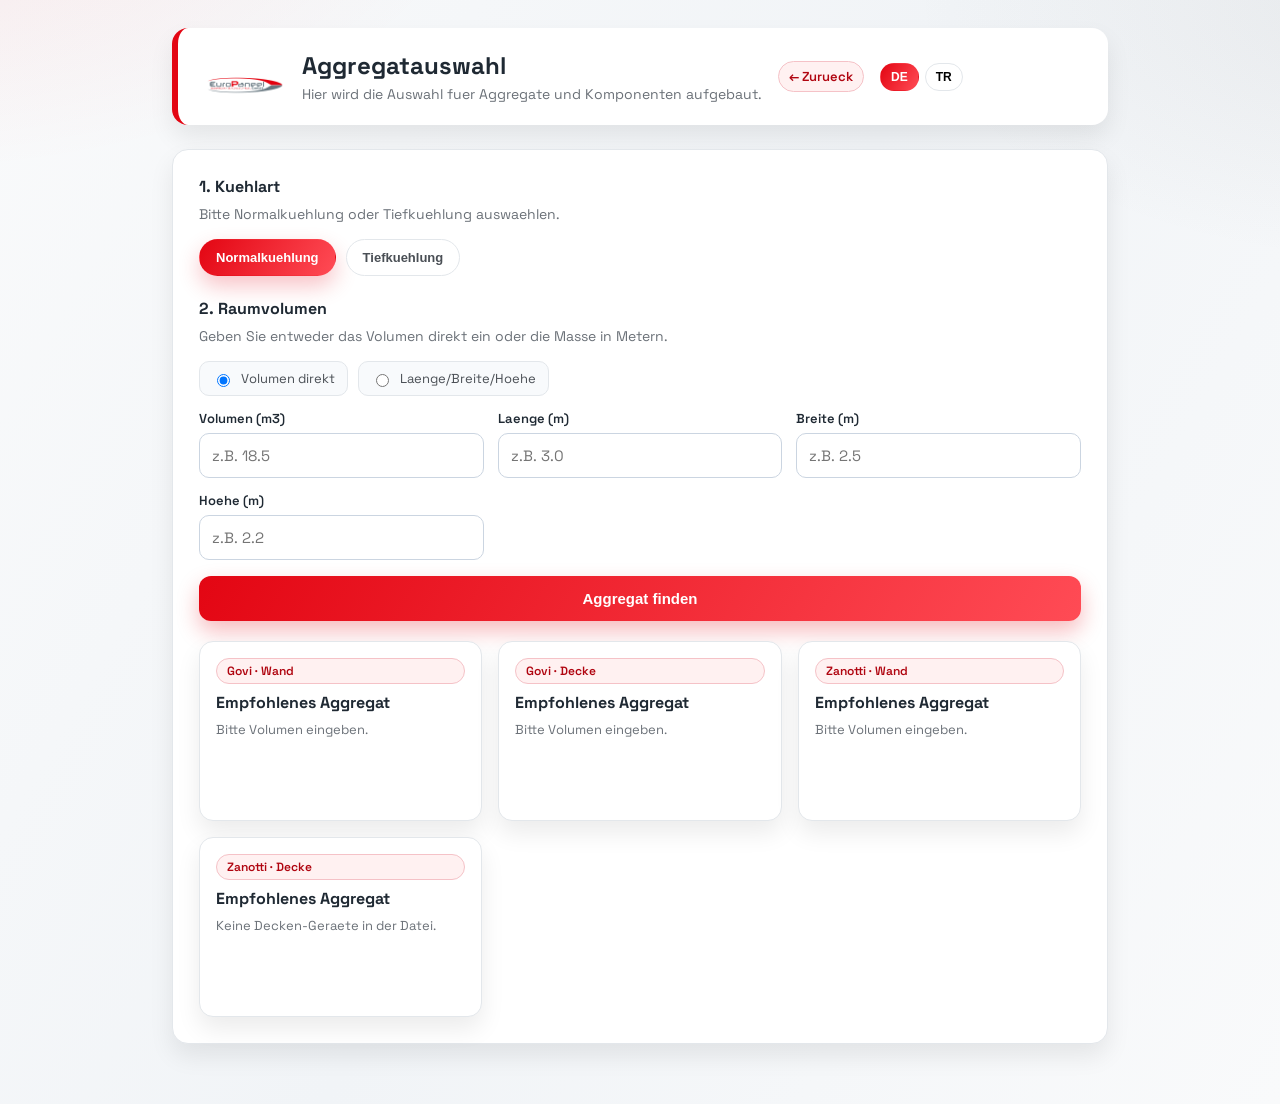
==== aggregatauswahl.html @ 6b237d93 "Improve mobile layout" ====
<!DOCTYPE html>
<html lang="de">
<head>
  <meta charset="UTF-8" />
  <meta name="viewport" content="width=device-width, initial-scale=1.0" />
  <title>Europaneel | Aggregatauswahl</title>
  <link rel="icon" type="image/png" href="logo.png" />
  <link rel="apple-touch-icon" href="logo.png" />
  <link href="https://fonts.googleapis.com/css2?family=Barlow:wght@300;400;500;600;700;800&family=Space+Grotesk:wght@400;500;600;700&display=swap" rel="stylesheet" />
  <style>
    :root {
      --red: #e30613;
      --red-dark: #b00510;
      --graphite: #4a4f55;
      --steel: #6b7178;
      --paper: #f6f7f9;
      --white: #ffffff;
      --border: #e3e7eb;
      --shadow: 0 12px 24px rgba(0, 0, 0, 0.08);
      --radius: 16px;
    }
    * { box-sizing: border-box; }
    body {
      margin: 0;
      font-family: "Space Grotesk", "Barlow", sans-serif;
      color: var(--graphite);
      background:
        radial-gradient(1100px 520px at -10% -10%, rgba(227, 6, 19, 0.08), transparent 55%),
        radial-gradient(900px 480px at 110% 0%, rgba(74, 79, 85, 0.08), transparent 55%),
        linear-gradient(120deg, #f9fafb 0%, #f1f4f7 50%, #f9fafb 100%);
      min-height: 100vh;
    }
    .page { max-width: 980px; margin: 0 auto; padding: 28px 22px 60px; }
    .header {
      background: var(--white);
      padding: 22px 24px;
      border-radius: var(--radius);
      box-shadow: var(--shadow);
      border-left: 6px solid var(--red);
      display: flex;
      flex-wrap: wrap;
      align-items: center;
      gap: 16px;
      margin-bottom: 24px;
    }
    .back-link {
      display: inline-flex;
      align-items: center;
      gap: 6px;
      font-size: 13px;
      font-weight: 600;
      color: var(--red-dark);
      text-decoration: none;
      background: #fff1f1;
      border: 1px solid #f5c2c7;
      padding: 6px 10px;
      border-radius: 999px;
    }
    .lang-switch {
      display: inline-flex;
      gap: 6px;
    }
    .lang-btn {
      border: 1px solid var(--border);
      background: #fff;
      border-radius: 999px;
      padding: 6px 10px;
      font-size: 12px;
      font-weight: 700;
      cursor: pointer;
    }
    .lang-btn.active {
      background: linear-gradient(120deg, var(--red), #ff4b55);
      color: #fff;
      border-color: transparent;
    }
    .header img { height: 48px; width: auto; }
    .header h1 { margin: 0; font-size: 24px; color: #1f2933; }
    .header p { margin: 4px 0 0; color: var(--steel); font-size: 14px; }
    .card {
      background: var(--white);
      padding: 26px;
      border-radius: var(--radius);
      box-shadow: var(--shadow);
      border: 1px solid var(--border);
    }
    .section-title {
      margin: 0 0 8px;
      font-weight: 700;
      font-size: 16px;
      color: #1f2933;
    }
    .helper { margin: 0 0 16px; color: var(--steel); font-size: 14px; }
    .control-grid { display: grid; grid-template-columns: repeat(auto-fit, minmax(220px, 1fr)); gap: 14px; }
    .input-group label { display: block; font-size: 13px; font-weight: 600; color: #1f2933; margin-bottom: 6px; }
    .input-group input {
      width: 100%;
      padding: 12px;
      border: 1px solid #cbd5e1;
      border-radius: 10px;
      font-size: 15px;
      background: #fff;
      transition: 0.2s;
      font-family: inherit;
    }
    .input-group input:focus { outline: none; border-color: var(--red); box-shadow: 0 0 0 3px rgba(227, 6, 19, 0.12); }
    .toggle-row { display: flex; flex-wrap: wrap; gap: 10px; }
    .toggle-btn {
      border: 1px solid var(--border);
      border-radius: 999px;
      padding: 10px 16px;
      font-weight: 600;
      font-size: 13px;
      background: #fff;
      cursor: pointer;
      color: var(--graphite);
      transition: 0.2s;
    }
    .toggle-btn.active {
      background: linear-gradient(120deg, var(--red), #ff4b55);
      color: #fff;
      border-color: transparent;
      box-shadow: 0 10px 22px rgba(227, 6, 19, 0.24);
    }
    .mode-row { display: flex; flex-wrap: wrap; gap: 10px; margin-top: 8px; }
    .mode-row label {
      display: inline-flex;
      align-items: center;
      gap: 8px;
      background: #f8fafc;
      border: 1px solid var(--border);
      border-radius: 10px;
      padding: 8px 12px;
      font-size: 13px;
      cursor: pointer;
    }
    .primary-btn {
      margin-top: 16px;
      width: 100%;
      border: none;
      padding: 14px;
      border-radius: 12px;
      font-weight: 700;
      font-size: 15px;
      cursor: pointer;
      background: linear-gradient(120deg, var(--red), #ff4b55);
      color: #fff;
      box-shadow: 0 10px 22px rgba(227, 6, 19, 0.28);
    }
    .result-grid {
      margin-top: 20px;
      display: grid;
      grid-template-columns: repeat(auto-fit, minmax(230px, 1fr));
      gap: 16px;
    }
    .result-card {
      border: 1px solid var(--border);
      border-radius: 14px;
      padding: 16px;
      background: #fff;
      box-shadow: var(--shadow);
      display: flex;
      flex-direction: column;
      gap: 8px;
      min-height: 180px;
    }
    .result-card h3 { margin: 0; font-size: 16px; color: #1f2933; }
    .tag {
      display: inline-flex;
      align-items: center;
      gap: 6px;
      font-size: 12px;
      font-weight: 600;
      color: var(--red-dark);
      background: #fff1f1;
      border: 1px solid #f5c2c7;
      padding: 4px 10px;
      border-radius: 999px;
    }
    .result-row {
      display: flex;
      justify-content: space-between;
      gap: 12px;
      font-size: 13px;
      color: var(--steel);
    }
    .result-row span:last-child { font-weight: 600; color: #1f2933; }
    .muted { color: var(--steel); font-size: 13px; }
    @media (max-width: 900px) {
      .page { padding: 20px 16px 50px; }
      .header { flex-direction: column; align-items: flex-start; }
    }
    @media (max-width: 520px) {
      .header { gap: 10px; }
      .back-link { width: 100%; justify-content: center; }
      .lang-switch { width: 100%; }
      .lang-btn { flex: 1; text-align: center; }
      .card { padding: 18px; }
      .result-card { min-height: 160px; }
    }
  </style>
  </head>
<body>
  <div class="page">
    <div class="header">
      <img src="logo.png" alt="Europaneel GmbH" />
      <div>
        <h1 data-i18n="title">Aggregatauswahl</h1>
        <p data-i18n="subtitle">Hier wird die Auswahl fuer Aggregate und Komponenten aufgebaut.</p>
      </div>
      <a class="back-link" href="index.html" data-i18n="back">← Zurueck</a>
      <div class="lang-switch" role="group" aria-label="Sprache">
        <button class="lang-btn" data-lang="de">DE</button>
        <button class="lang-btn" data-lang="tr">TR</button>
      </div>
    </div>

    <div class="card">
      <h2 class="section-title" data-i18n="section_cooling">1. Kuehlart</h2>
      <p class="helper" data-i18n="helper_cooling">Bitte Normalkuehlung oder Tiefkuehlung auswaehlen.</p>
      <div class="toggle-row" id="coolingToggle">
        <button class="toggle-btn active" data-cooling="normal" data-i18n="cooling_normal">Normalkuehlung</button>
        <button class="toggle-btn" data-cooling="tief" data-i18n="cooling_tief">Tiefkuehlung</button>
      </div>

      <h2 class="section-title" style="margin-top:22px;" data-i18n="section_volume">2. Raumvolumen</h2>
      <p class="helper" data-i18n="helper_volume">Geben Sie entweder das Volumen direkt ein oder die Masse in Metern.</p>
      <div class="mode-row">
        <label><input type="radio" name="volumeMode" value="direct" checked> <span data-i18n="mode_direct">Volumen direkt</span></label>
        <label><input type="radio" name="volumeMode" value="dimensions"> <span data-i18n="mode_dims">Laenge/Breite/Hoehe</span></label>
      </div>

      <div class="control-grid" style="margin-top:14px;">
        <div class="input-group">
          <label data-i18n="label_volume">Volumen (m3)</label>
          <input id="volumeInput" type="number" step="0.01" placeholder="z.B. 18.5" />
        </div>
        <div class="input-group">
          <label data-i18n="label_length">Laenge (m)</label>
          <input id="lengthInput" type="number" step="0.01" placeholder="z.B. 3.0" />
        </div>
        <div class="input-group">
          <label data-i18n="label_width">Breite (m)</label>
          <input id="widthInput" type="number" step="0.01" placeholder="z.B. 2.5" />
        </div>
        <div class="input-group">
          <label data-i18n="label_height">Hoehe (m)</label>
          <input id="heightInput" type="number" step="0.01" placeholder="z.B. 2.2" />
        </div>
      </div>

      <button class="primary-btn" id="calcBtn" data-i18n="btn_find">Aggregat finden</button>

      <div class="result-grid" id="resultGrid">
        <div class="result-card" data-maker="Govi" data-mount="Wand">
          <div class="tag" data-i18n="tag_govi_wall">Govi · Wand</div>
          <h3 data-i18n="result_title">Empfohlenes Aggregat</h3>
          <div class="muted" data-field="status" data-i18n="status_idle">Noch keine Berechnung.</div>
        </div>
        <div class="result-card" data-maker="Govi" data-mount="Decke">
          <div class="tag" data-i18n="tag_govi_ceiling">Govi · Decke</div>
          <h3 data-i18n="result_title">Empfohlenes Aggregat</h3>
          <div class="muted" data-field="status" data-i18n="status_idle">Noch keine Berechnung.</div>
        </div>
        <div class="result-card" data-maker="Zanotti" data-mount="Wand">
          <div class="tag" data-i18n="tag_zanotti_wall">Zanotti · Wand</div>
          <h3 data-i18n="result_title">Empfohlenes Aggregat</h3>
          <div class="muted" data-field="status" data-i18n="status_idle">Noch keine Berechnung.</div>
        </div>
        <div class="result-card" data-maker="Zanotti" data-mount="Decke">
          <div class="tag" data-i18n="tag_zanotti_ceiling">Zanotti · Decke</div>
          <h3 data-i18n="result_title">Empfohlenes Aggregat</h3>
          <div class="muted" data-field="status" data-i18n="status_no_ceiling">Keine Decken-Geraete in der Datei.</div>
        </div>
      </div>
    </div>
  </div>

  <script>
    const data = {
      govi: [
        {"manufacturer":"Govi","mount":"Wand","cooling":"normal","model":"Polarik 10WN1","volume":10,"listPrice":1980,"salePrice":1565.7,"voltage":"230V/50Hz"},
        {"manufacturer":"Govi","mount":"Wand","cooling":"normal","model":"Polarik 13WN1","volume":13,"listPrice":2350,"salePrice":1830.25,"voltage":"230V/50Hz"},
        {"manufacturer":"Govi","mount":"Wand","cooling":"normal","model":"PolariK 18WN2","volume":18,"listPrice":3030,"salePrice":2316.45,"voltage":"230V/50Hz"},
        {"manufacturer":"Govi","mount":"Wand","cooling":"normal","model":"Polarik 31WN2","volume":31,"listPrice":3240,"salePrice":2466.6,"voltage":"400V/50Hz"},
        {"manufacturer":"Govi","mount":"Wand","cooling":"normal","model":"Polarik 39WN3","volume":39,"listPrice":4000,"salePrice":3010,"voltage":"400V/50Hz"},
        {"manufacturer":"Govi","mount":"Wand","cooling":"normal","model":"Polarik 47WN3","volume":47,"listPrice":4150,"salePrice":3117.25,"voltage":"400V/50Hz"},
        {"manufacturer":"Govi","mount":"Wand","cooling":"normal","model":"Polarik 56WN3","volume":56,"listPrice":4300,"salePrice":3224.5,"voltage":"400V/50Hz"},
        {"manufacturer":"Govi","mount":"Wand","cooling":"tief","model":"Polarik 8WL1","volume":8,"listPrice":2220,"salePrice":1737.3,"voltage":"230V/50Hz"},
        {"manufacturer":"Govi","mount":"Wand","cooling":"tief","model":"Polarik 12WL2","volume":12,"listPrice":3100,"salePrice":2366.5,"voltage":"230V/50Hz"},
        {"manufacturer":"Govi","mount":"Wand","cooling":"tief","model":"Polarik 23WL2","volume":23,"listPrice":3740,"salePrice":2824.1,"voltage":"400V/50Hz"},
        {"manufacturer":"Govi","mount":"Wand","cooling":"tief","model":"Polarik 26WL3","volume":26,"listPrice":4500,"salePrice":3367.5,"voltage":"400V/50Hz"},
        {"manufacturer":"Govi","mount":"Wand","cooling":"tief","model":"Polarik 35WL3","volume":35,"listPrice":4650,"salePrice":3474.75,"voltage":"400V/50Hz"},
        {"manufacturer":"Govi","mount":"Decke","cooling":"normal","model":"Polarik 10TN1","volume":10,"listPrice":3130,"salePrice":2387.95,"voltage":"230V/50Hz"},
        {"manufacturer":"Govi","mount":"Decke","cooling":"normal","model":"Polarik 20TN2","volume":20,"listPrice":3490,"salePrice":2645.35,"voltage":"230V/50Hz"},
        {"manufacturer":"Govi","mount":"Decke","cooling":"normal","model":"Polarik 25TN2","volume":25,"listPrice":4700,"salePrice":3510.5,"voltage":"400V/50Hz"},
        {"manufacturer":"Govi","mount":"Decke","cooling":"tief","model":"Polarik 6TL1","volume":6,"listPrice":2960,"salePrice":2266.4,"voltage":"230V/50Hz"},
        {"manufacturer":"Govi","mount":"Decke","cooling":"tief","model":"Polarik 15TL2","volume":15,"listPrice":5185,"salePrice":3857.28,"voltage":"400V/50Hz"}
      ],
      zanotti: [
        {"manufacturer":"Zanotti","mount":"Wand","cooling":"normal","model":"MPS110YA11A","volume":7,"listPrice":2604,"salePrice":1707.39,"voltage":""},
        {"manufacturer":"Zanotti","mount":"Wand","cooling":"normal","model":"MPS1110YA11A","volume":13.5,"listPrice":2996,"salePrice":1964.42,"voltage":"230V/ 50Hz"},
        {"manufacturer":"Zanotti","mount":"Wand","cooling":"normal","model":"MPS3112YA11A","volume":19.8,"listPrice":3765,"salePrice":2468.64,"voltage":""},
        {"manufacturer":"Zanotti","mount":"Wand","cooling":"normal","model":"MPS3220YA11A","volume":36.1,"listPrice":5214,"salePrice":3418.72,"voltage":""},
        {"manufacturer":"Zanotti","mount":"Wand","cooling":"tief","model":"BPS3112YA11A","volume":6.2,"listPrice":3250,"salePrice":2130.96,"voltage":""},
        {"manufacturer":"Zanotti","mount":"Wand","cooling":"tief","model":"BPS3115YA11A","volume":7.7,"listPrice":3753,"salePrice":2460.77,"voltage":""},
        {"manufacturer":"Zanotti","mount":"Wand","cooling":"tief","model":"BPS3224YA11A","volume":16.8,"listPrice":4137,"salePrice":2712.55,"voltage":""},
        {"manufacturer":"Zanotti","mount":"Wand","cooling":"tief","model":"BPS3230YA11A","volume":20.8,"listPrice":5240,"salePrice":3435.77,"voltage":""}
      ]
    };

    let currentLang = "de";
    const translations = {
      de: {
        title: "Aggregatauswahl",
        subtitle: "Hier wird die Auswahl fuer Aggregate und Komponenten aufgebaut.",
        back: "← Zurueck",
        section_cooling: "1. Kuehlart",
        helper_cooling: "Bitte Normalkuehlung oder Tiefkuehlung auswaehlen.",
        cooling_normal: "Normalkuehlung",
        cooling_tief: "Tiefkuehlung",
        section_volume: "2. Raumvolumen",
        helper_volume: "Geben Sie entweder das Volumen direkt ein oder die Masse in Metern.",
        mode_direct: "Volumen direkt",
        mode_dims: "Laenge/Breite/Hoehe",
        label_volume: "Volumen (m3)",
        label_length: "Laenge (m)",
        label_width: "Breite (m)",
        label_height: "Hoehe (m)",
        btn_find: "Aggregat finden",
        tag_govi_wall: "Govi · Wand",
        tag_govi_ceiling: "Govi · Decke",
        tag_zanotti_wall: "Zanotti · Wand",
        tag_zanotti_ceiling: "Zanotti · Decke",
        result_title: "Empfohlenes Aggregat",
        status_idle: "Noch keine Berechnung.",
        status_no_ceiling: "Keine Decken-Geraete in der Datei.",
        status_no_volume: "Bitte Volumen eingeben.",
        status_no_data: "Keine Daten gefunden.",
        status_no_ceiling_runtime: "Keine Decken-Geraete vorhanden.",
        label_pick_volume: "Raumvolumen Auswahl",
        label_calc_volume: "Berechnet aus",
        label_list_price: "Herstellerpreis",
        label_vk: "VK",
        label_voltage: "Volt/Hz"
      },
      tr: {
        title: "Agrega Secimi",
        subtitle: "Agrega ve bilesen secimi burada yapilir.",
        back: "← Geri",
        section_cooling: "1. Sogutma tipi",
        helper_cooling: "Normal veya derin sogutma secin.",
        cooling_normal: "Normal sogutma",
        cooling_tief: "Derin sogutma",
        section_volume: "2. Hacim",
        helper_volume: "Hacmi dogrudan girin veya olculerden hesaplayin.",
        mode_direct: "Hacmi direkt gir",
        mode_dims: "Uzunluk/Genislik/Yukseklik",
        label_volume: "Hacim (m3)",
        label_length: "Uzunluk (m)",
        label_width: "Genislik (m)",
        label_height: "Yukseklik (m)",
        btn_find: "Agrega bul",
        tag_govi_wall: "Govi · Duvar",
        tag_govi_ceiling: "Govi · Tavan",
        tag_zanotti_wall: "Zanotti · Duvar",
        tag_zanotti_ceiling: "Zanotti · Tavan",
        result_title: "Onerilen agrega",
        status_idle: "Henuz hesaplama yok.",
        status_no_ceiling: "Dosyada tavan cihazlari yok.",
        status_no_volume: "Lutfen hacim girin.",
        status_no_data: "Veri bulunamadi.",
        status_no_ceiling_runtime: "Tavan cihazlari yok.",
        label_pick_volume: "Secilen hacim",
        label_calc_volume: "Hesaplanan",
        label_list_price: "Uretici fiyati",
        label_vk: "Satis fiyati",
        label_voltage: "Volt/Hz"
      }
    };

    function t(key) {
      return (translations[currentLang] && translations[currentLang][key]) || translations.de[key] || key;
    }

    const coolingToggle = document.getElementById("coolingToggle");
    const calcBtn = document.getElementById("calcBtn");
    const volumeInput = document.getElementById("volumeInput");
    const lengthInput = document.getElementById("lengthInput");
    const widthInput = document.getElementById("widthInput");
    const heightInput = document.getElementById("heightInput");

    function getCooling() {
      const active = coolingToggle.querySelector(".toggle-btn.active");
      return active ? active.dataset.cooling : "normal";
    }

    function parseValue(el) {
      if (!el) return 0;
      const raw = (el.value || "").replace(",", ".");
      const val = parseFloat(raw);
      return Number.isFinite(val) ? val : 0;
    }

    function getVolume() {
      const mode = document.querySelector("input[name='volumeMode']:checked").value;
      if (mode === "direct") {
        return parseValue(volumeInput);
      }
      const l = parseValue(lengthInput);
      const w = parseValue(widthInput);
      const h = parseValue(heightInput);
      if (!l || !w || !h) return 0;
      return l * w * h;
    }

    function pickAggregate(list, targetVolume) {
      if (!list.length) return null;
      const sorted = [...list].sort((a, b) => a.volume - b.volume);
      return sorted.find(item => item.volume >= targetVolume) || sorted[sorted.length - 1];
    }

    function translateMount(value) {
      return value === "Decke" ? (currentLang === "tr" ? "Tavan" : "Decke") : (currentLang === "tr" ? "Duvar" : "Wand");
    }

    function formatCurrency(value) {
      if (typeof value !== "number" || !Number.isFinite(value)) return "-";
      return value.toLocaleString("de-DE", { style: "currency", currency: "EUR" });
    }

    function updateResults() {
      const targetVolume = getVolume();
      const cooling = getCooling();
      const cards = document.querySelectorAll(".result-card");

      cards.forEach(card => {
        const maker = card.dataset.maker;
        const mount = card.dataset.mount;
        const statusEl = card.querySelector("[data-field='status']");
        if (maker === "Zanotti" && mount === "Decke") {
          statusEl.textContent = t("status_no_ceiling");
          return;
        }
        if (!targetVolume) {
          statusEl.textContent = t("status_no_volume");
          return;
        }

        const source = maker === "Govi" ? data.govi : data.zanotti;
        const filtered = source.filter(item => item.cooling === cooling && item.mount === mount);
        const pick = pickAggregate(filtered, targetVolume);
        if (!pick) {
          statusEl.textContent = t("status_no_data");
          return;
        }

        card.innerHTML = `
          <div class="tag">${pick.manufacturer} · ${translateMount(mount)}</div>
          <h3>${pick.model.trim()}</h3>
          <div class="result-row"><span>${t("label_pick_volume")}</span><span>${pick.volume} m3</span></div>
          <div class="result-row"><span>${t("label_calc_volume")}</span><span>${targetVolume.toFixed(2)} m3</span></div>
          <div class="result-row"><span>${t("label_list_price")}</span><span>${formatCurrency(pick.listPrice)}</span></div>
          <div class="result-row"><span>${t("label_vk")}</span><span>${formatCurrency(pick.salePrice)}</span></div>
          <div class="result-row"><span>${t("label_voltage")}</span><span>${pick.voltage || "-"}</span></div>
        `;
      });
    }

    coolingToggle.addEventListener("click", (event) => {
      const btn = event.target.closest(".toggle-btn");
      if (!btn) return;
      coolingToggle.querySelectorAll(".toggle-btn").forEach(el => el.classList.remove("active"));
      btn.classList.add("active");
    });

    calcBtn.addEventListener("click", updateResults);

    function applyLanguage(lang) {
      currentLang = translations[lang] ? lang : "de";
      document.documentElement.lang = currentLang === "tr" ? "tr" : "de";
      document.title = t("title");
      document.querySelectorAll("[data-i18n]").forEach((el) => {
        const key = el.getAttribute("data-i18n");
        if (translations[currentLang][key]) el.textContent = translations[currentLang][key];
      });
      document.querySelectorAll(".lang-btn").forEach((btn) => {
        btn.classList.toggle("active", btn.dataset.lang === currentLang);
      });
      localStorage.setItem("europaneel_lang", currentLang);
      updateResults();
    }

    const savedLang = localStorage.getItem("europaneel_lang") || "de";
    applyLanguage(savedLang);
    document.querySelectorAll(".lang-btn").forEach((btn) => {
      btn.addEventListener("click", () => applyLanguage(btn.dataset.lang));
    });
  </script>
</body>
</html>
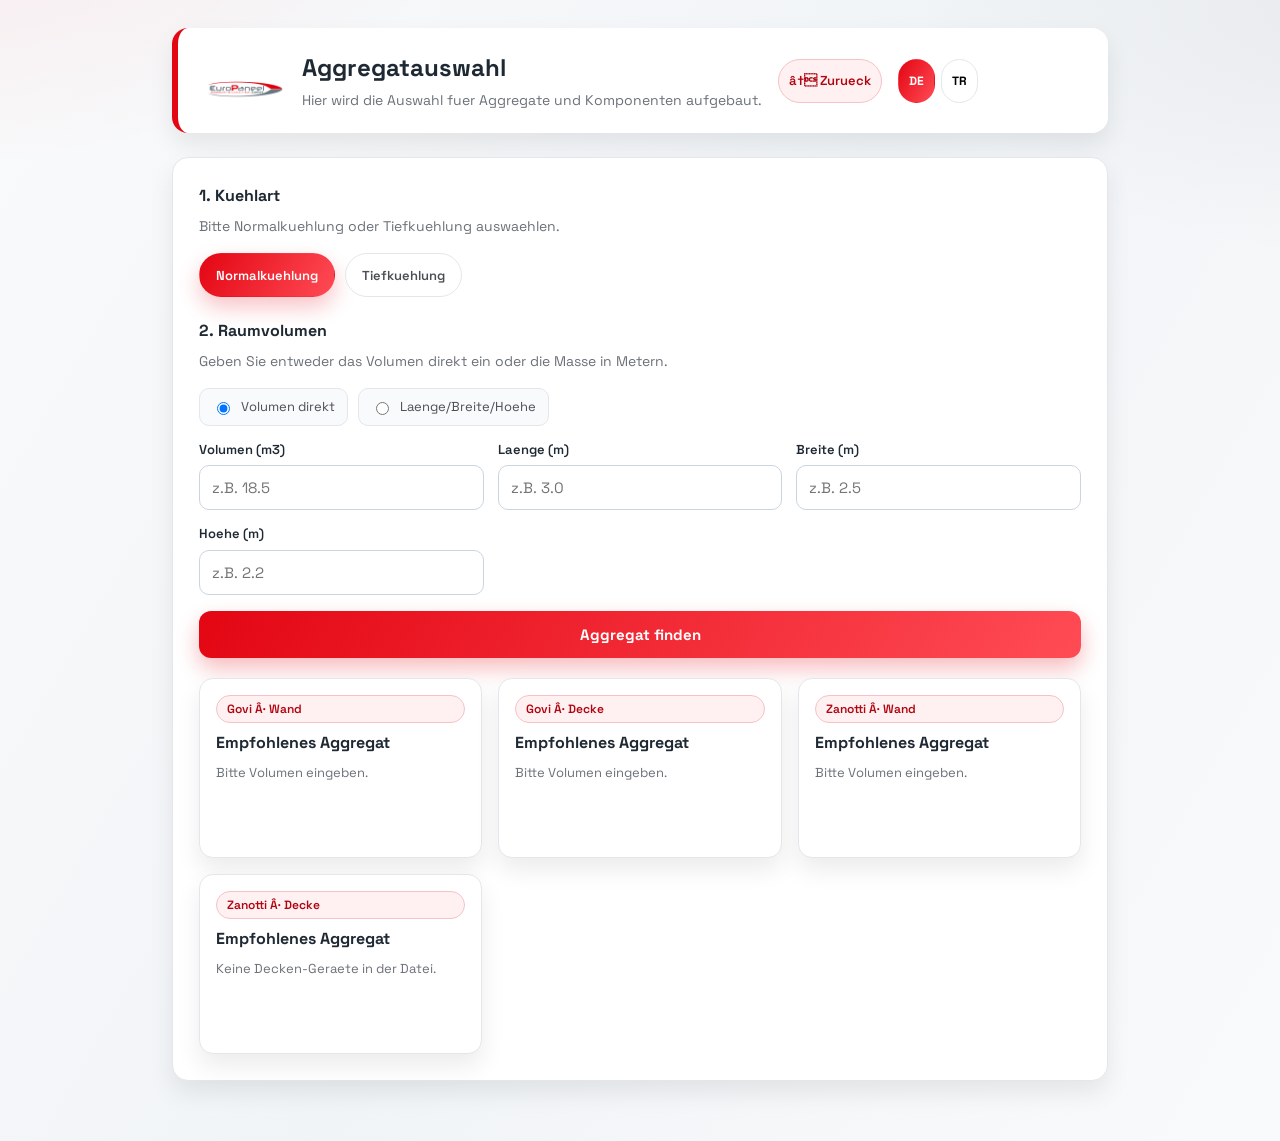
==== commit dc1cd9ba: "Improve mobile UI across pages" ====
--- a/aggregatauswahl.html
+++ b/aggregatauswahl.html
@@ -1,4 +1,4 @@
-<!DOCTYPE html>
+﻿<!DOCTYPE html>
 <html lang="de">
 <head>
   <meta charset="UTF-8" />
@@ -198,7 +198,38 @@
       .card { padding: 18px; }
       .result-card { min-height: 160px; }
     }
-  </style>
+  
+    /* mobile-modern */
+    :root {
+      --border: #e3e7eb;
+      --radius-lg: 20px;
+      --shadow-soft: 0 8px 20px rgba(15, 23, 42, 0.08);
+    }
+    body {
+      line-height: 1.5;
+      -webkit-font-smoothing: antialiased;
+      text-rendering: optimizeLegibility;
+    }
+    a, button, input, select { font-family: inherit; }
+    button, .btn, .primary-btn, .toggle-btn, .back-link { min-height: 44px; }
+    input, select { font-size: 16px; }
+    @media (max-width: 720px) {
+      .page { padding: 18px 14px 70px; }
+      .header { border-left: 0; border-top: 6px solid var(--red); }
+      .header img { height: 40px; }
+      .header h1 { font-size: clamp(20px, 5vw, 24px); }
+      .card { padding: 18px; border-radius: 18px; }
+    }    @media (hover: none) {
+      .toggle-btn:hover { transform: none; }
+    }
+    @media (max-width: 720px) {
+      .toggle-row { gap: 8px; }
+      .toggle-btn { flex: 1 1 100%; text-align: center; }
+      .mode-row { flex-direction: column; }
+      .mode-row label { width: 100%; }
+      .control-grid { grid-template-columns: 1fr; }
+      .result-grid { grid-template-columns: 1fr; }
+    }  </style>
   </head>
 <body>
   <div class="page">
@@ -208,7 +239,7 @@
         <h1 data-i18n="title">Aggregatauswahl</h1>
         <p data-i18n="subtitle">Hier wird die Auswahl fuer Aggregate und Komponenten aufgebaut.</p>
       </div>
-      <a class="back-link" href="index.html" data-i18n="back">← Zurueck</a>
+      <a class="back-link" href="index.html" data-i18n="back">â† Zurueck</a>
       <div class="lang-switch" role="group" aria-label="Sprache">
         <button class="lang-btn" data-lang="de">DE</button>
         <button class="lang-btn" data-lang="tr">TR</button>
@@ -253,22 +284,22 @@
 
       <div class="result-grid" id="resultGrid">
         <div class="result-card" data-maker="Govi" data-mount="Wand">
-          <div class="tag" data-i18n="tag_govi_wall">Govi · Wand</div>
+          <div class="tag" data-i18n="tag_govi_wall">Govi Â· Wand</div>
           <h3 data-i18n="result_title">Empfohlenes Aggregat</h3>
           <div class="muted" data-field="status" data-i18n="status_idle">Noch keine Berechnung.</div>
         </div>
         <div class="result-card" data-maker="Govi" data-mount="Decke">
-          <div class="tag" data-i18n="tag_govi_ceiling">Govi · Decke</div>
+          <div class="tag" data-i18n="tag_govi_ceiling">Govi Â· Decke</div>
           <h3 data-i18n="result_title">Empfohlenes Aggregat</h3>
           <div class="muted" data-field="status" data-i18n="status_idle">Noch keine Berechnung.</div>
         </div>
         <div class="result-card" data-maker="Zanotti" data-mount="Wand">
-          <div class="tag" data-i18n="tag_zanotti_wall">Zanotti · Wand</div>
+          <div class="tag" data-i18n="tag_zanotti_wall">Zanotti Â· Wand</div>
           <h3 data-i18n="result_title">Empfohlenes Aggregat</h3>
           <div class="muted" data-field="status" data-i18n="status_idle">Noch keine Berechnung.</div>
         </div>
         <div class="result-card" data-maker="Zanotti" data-mount="Decke">
-          <div class="tag" data-i18n="tag_zanotti_ceiling">Zanotti · Decke</div>
+          <div class="tag" data-i18n="tag_zanotti_ceiling">Zanotti Â· Decke</div>
           <h3 data-i18n="result_title">Empfohlenes Aggregat</h3>
           <div class="muted" data-field="status" data-i18n="status_no_ceiling">Keine Decken-Geraete in der Datei.</div>
         </div>
@@ -314,7 +345,7 @@
       de: {
         title: "Aggregatauswahl",
         subtitle: "Hier wird die Auswahl fuer Aggregate und Komponenten aufgebaut.",
-        back: "← Zurueck",
+        back: "â† Zurueck",
         section_cooling: "1. Kuehlart",
         helper_cooling: "Bitte Normalkuehlung oder Tiefkuehlung auswaehlen.",
         cooling_normal: "Normalkuehlung",
@@ -328,10 +359,10 @@
         label_width: "Breite (m)",
         label_height: "Hoehe (m)",
         btn_find: "Aggregat finden",
-        tag_govi_wall: "Govi · Wand",
-        tag_govi_ceiling: "Govi · Decke",
-        tag_zanotti_wall: "Zanotti · Wand",
-        tag_zanotti_ceiling: "Zanotti · Decke",
+        tag_govi_wall: "Govi Â· Wand",
+        tag_govi_ceiling: "Govi Â· Decke",
+        tag_zanotti_wall: "Zanotti Â· Wand",
+        tag_zanotti_ceiling: "Zanotti Â· Decke",
         result_title: "Empfohlenes Aggregat",
         status_idle: "Noch keine Berechnung.",
         status_no_ceiling: "Keine Decken-Geraete in der Datei.",
@@ -347,7 +378,7 @@
       tr: {
         title: "Agrega Secimi",
         subtitle: "Agrega ve bilesen secimi burada yapilir.",
-        back: "← Geri",
+        back: "â† Geri",
         section_cooling: "1. Sogutma tipi",
         helper_cooling: "Normal veya derin sogutma secin.",
         cooling_normal: "Normal sogutma",
@@ -361,10 +392,10 @@
         label_width: "Genislik (m)",
         label_height: "Yukseklik (m)",
         btn_find: "Agrega bul",
-        tag_govi_wall: "Govi · Duvar",
-        tag_govi_ceiling: "Govi · Tavan",
-        tag_zanotti_wall: "Zanotti · Duvar",
-        tag_zanotti_ceiling: "Zanotti · Tavan",
+        tag_govi_wall: "Govi Â· Duvar",
+        tag_govi_ceiling: "Govi Â· Tavan",
+        tag_zanotti_wall: "Zanotti Â· Duvar",
+        tag_zanotti_ceiling: "Zanotti Â· Tavan",
         result_title: "Onerilen agrega",
         status_idle: "Henuz hesaplama yok.",
         status_no_ceiling: "Dosyada tavan cihazlari yok.",
@@ -456,7 +487,7 @@
         }
 
         card.innerHTML = `
-          <div class="tag">${pick.manufacturer} · ${translateMount(mount)}</div>
+          <div class="tag">${pick.manufacturer} Â· ${translateMount(mount)}</div>
           <h3>${pick.model.trim()}</h3>
           <div class="result-row"><span>${t("label_pick_volume")}</span><span>${pick.volume} m3</span></div>
           <div class="result-row"><span>${t("label_calc_volume")}</span><span>${targetVolume.toFixed(2)} m3</span></div>
@@ -499,3 +530,4 @@
   </script>
 </body>
 </html>
+
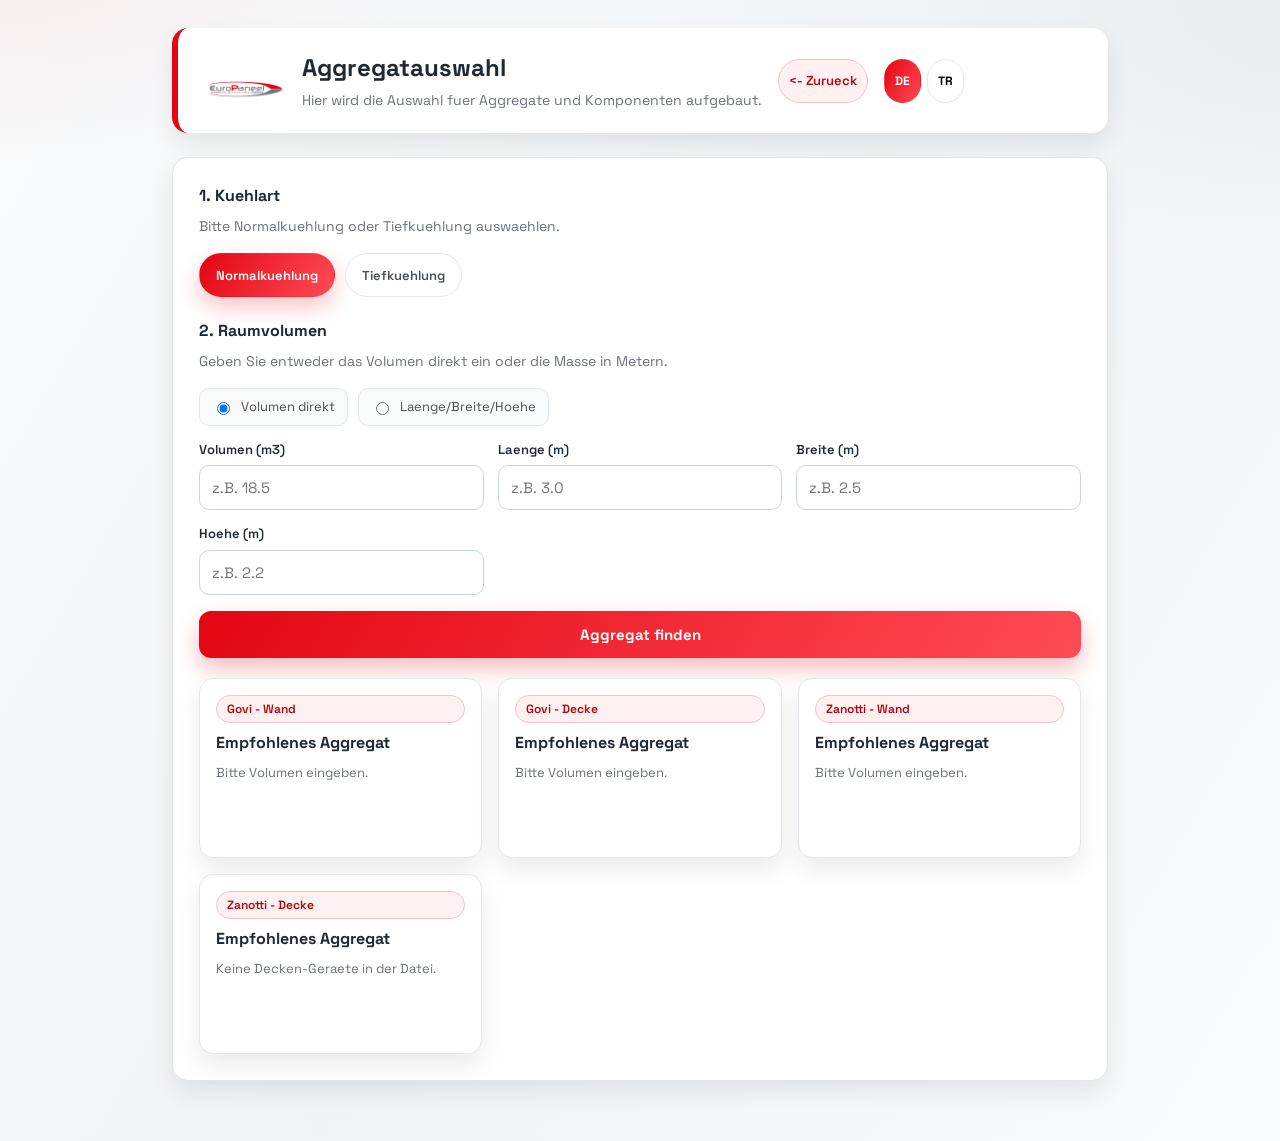
==== commit 9c426b3b: "Fix broken characters and icons" ====
--- a/aggregatauswahl.html
+++ b/aggregatauswahl.html
@@ -239,7 +239,7 @@
         <h1 data-i18n="title">Aggregatauswahl</h1>
         <p data-i18n="subtitle">Hier wird die Auswahl fuer Aggregate und Komponenten aufgebaut.</p>
       </div>
-      <a class="back-link" href="index.html" data-i18n="back">â† Zurueck</a>
+      <a class="back-link" href="index.html" data-i18n="back"><- Zurueck</a>
       <div class="lang-switch" role="group" aria-label="Sprache">
         <button class="lang-btn" data-lang="de">DE</button>
         <button class="lang-btn" data-lang="tr">TR</button>
@@ -284,22 +284,22 @@
 
       <div class="result-grid" id="resultGrid">
         <div class="result-card" data-maker="Govi" data-mount="Wand">
-          <div class="tag" data-i18n="tag_govi_wall">Govi Â· Wand</div>
+          <div class="tag" data-i18n="tag_govi_wall">Govi - Wand</div>
           <h3 data-i18n="result_title">Empfohlenes Aggregat</h3>
           <div class="muted" data-field="status" data-i18n="status_idle">Noch keine Berechnung.</div>
         </div>
         <div class="result-card" data-maker="Govi" data-mount="Decke">
-          <div class="tag" data-i18n="tag_govi_ceiling">Govi Â· Decke</div>
+          <div class="tag" data-i18n="tag_govi_ceiling">Govi - Decke</div>
           <h3 data-i18n="result_title">Empfohlenes Aggregat</h3>
           <div class="muted" data-field="status" data-i18n="status_idle">Noch keine Berechnung.</div>
         </div>
         <div class="result-card" data-maker="Zanotti" data-mount="Wand">
-          <div class="tag" data-i18n="tag_zanotti_wall">Zanotti Â· Wand</div>
+          <div class="tag" data-i18n="tag_zanotti_wall">Zanotti - Wand</div>
           <h3 data-i18n="result_title">Empfohlenes Aggregat</h3>
           <div class="muted" data-field="status" data-i18n="status_idle">Noch keine Berechnung.</div>
         </div>
         <div class="result-card" data-maker="Zanotti" data-mount="Decke">
-          <div class="tag" data-i18n="tag_zanotti_ceiling">Zanotti Â· Decke</div>
+          <div class="tag" data-i18n="tag_zanotti_ceiling">Zanotti - Decke</div>
           <h3 data-i18n="result_title">Empfohlenes Aggregat</h3>
           <div class="muted" data-field="status" data-i18n="status_no_ceiling">Keine Decken-Geraete in der Datei.</div>
         </div>
@@ -345,7 +345,7 @@
       de: {
         title: "Aggregatauswahl",
         subtitle: "Hier wird die Auswahl fuer Aggregate und Komponenten aufgebaut.",
-        back: "â† Zurueck",
+        back: "<- Zurueck",
         section_cooling: "1. Kuehlart",
         helper_cooling: "Bitte Normalkuehlung oder Tiefkuehlung auswaehlen.",
         cooling_normal: "Normalkuehlung",
@@ -359,10 +359,10 @@
         label_width: "Breite (m)",
         label_height: "Hoehe (m)",
         btn_find: "Aggregat finden",
-        tag_govi_wall: "Govi Â· Wand",
-        tag_govi_ceiling: "Govi Â· Decke",
-        tag_zanotti_wall: "Zanotti Â· Wand",
-        tag_zanotti_ceiling: "Zanotti Â· Decke",
+        tag_govi_wall: "Govi - Wand",
+        tag_govi_ceiling: "Govi - Decke",
+        tag_zanotti_wall: "Zanotti - Wand",
+        tag_zanotti_ceiling: "Zanotti - Decke",
         result_title: "Empfohlenes Aggregat",
         status_idle: "Noch keine Berechnung.",
         status_no_ceiling: "Keine Decken-Geraete in der Datei.",
@@ -378,7 +378,7 @@
       tr: {
         title: "Agrega Secimi",
         subtitle: "Agrega ve bilesen secimi burada yapilir.",
-        back: "â† Geri",
+        back: "<- Geri",
         section_cooling: "1. Sogutma tipi",
         helper_cooling: "Normal veya derin sogutma secin.",
         cooling_normal: "Normal sogutma",
@@ -392,10 +392,10 @@
         label_width: "Genislik (m)",
         label_height: "Yukseklik (m)",
         btn_find: "Agrega bul",
-        tag_govi_wall: "Govi Â· Duvar",
-        tag_govi_ceiling: "Govi Â· Tavan",
-        tag_zanotti_wall: "Zanotti Â· Duvar",
-        tag_zanotti_ceiling: "Zanotti Â· Tavan",
+        tag_govi_wall: "Govi - Duvar",
+        tag_govi_ceiling: "Govi - Tavan",
+        tag_zanotti_wall: "Zanotti - Duvar",
+        tag_zanotti_ceiling: "Zanotti - Tavan",
         result_title: "Onerilen agrega",
         status_idle: "Henuz hesaplama yok.",
         status_no_ceiling: "Dosyada tavan cihazlari yok.",
@@ -487,7 +487,7 @@
         }
 
         card.innerHTML = `
-          <div class="tag">${pick.manufacturer} Â· ${translateMount(mount)}</div>
+          <div class="tag">${pick.manufacturer} - ${translateMount(mount)}</div>
           <h3>${pick.model.trim()}</h3>
           <div class="result-row"><span>${t("label_pick_volume")}</span><span>${pick.volume} m3</span></div>
           <div class="result-row"><span>${t("label_calc_volume")}</span><span>${targetVolume.toFixed(2)} m3</span></div>
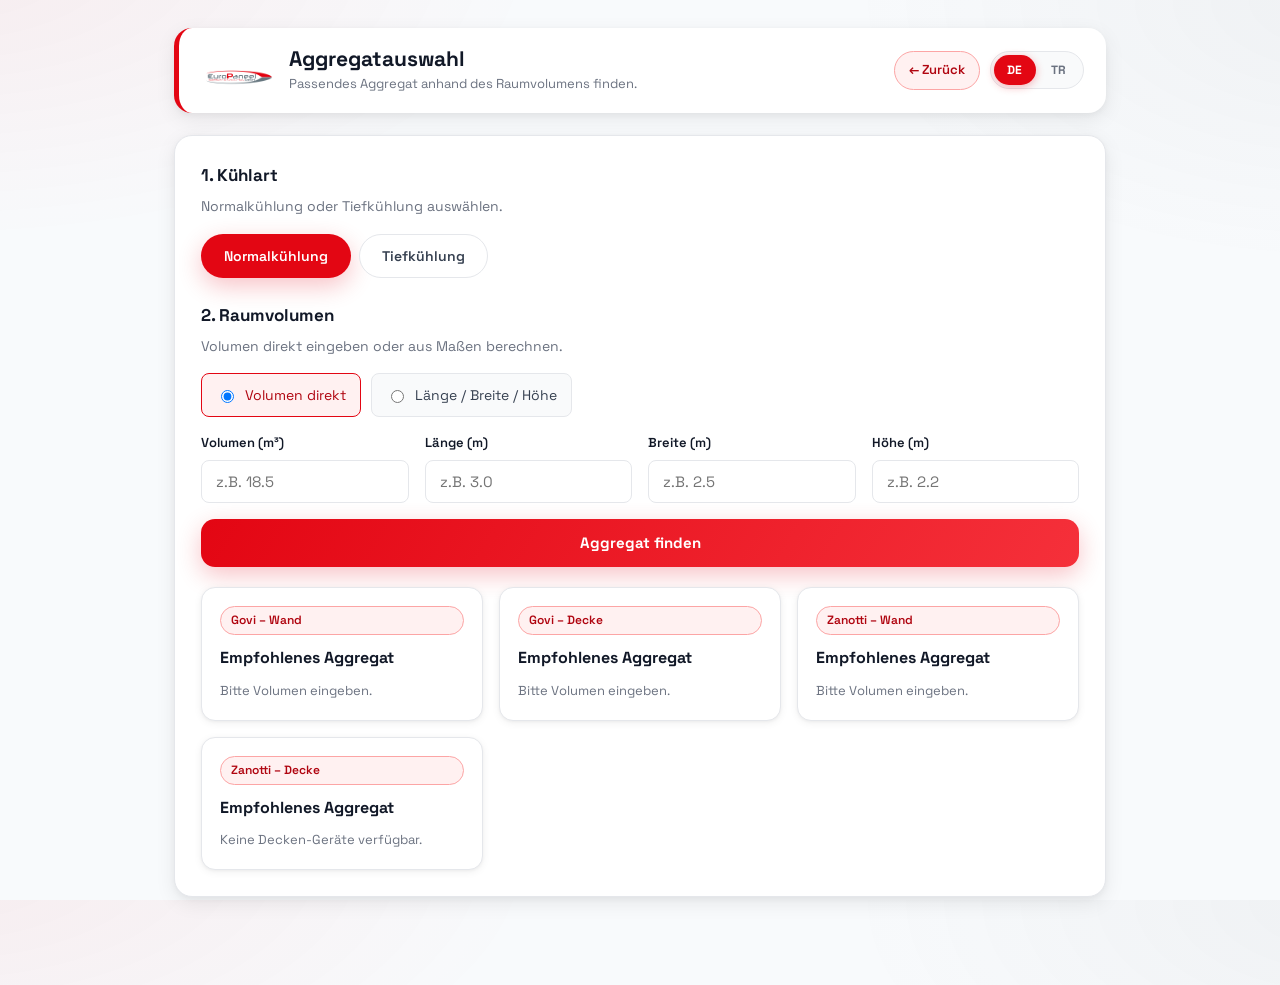
==== commit 61cd54a0: "Redesign: shared stylesheet, mobile bottom nav, real calendar & inventory - Add style.css as shared " ====
--- a/aggregatauswahl.html
+++ b/aggregatauswahl.html
@@ -1,4 +1,4 @@
-﻿<!DOCTYPE html>
+<!DOCTYPE html>
 <html lang="de">
 <head>
   <meta charset="UTF-8" />
@@ -6,268 +6,47 @@
   <title>Europaneel | Aggregatauswahl</title>
   <link rel="icon" type="image/png" href="logo.png" />
   <link rel="apple-touch-icon" href="logo.png" />
-  <link href="https://fonts.googleapis.com/css2?family=Barlow:wght@300;400;500;600;700;800&family=Space+Grotesk:wght@400;500;600;700&display=swap" rel="stylesheet" />
-  <style>
-    :root {
-      --red: #e30613;
-      --red-dark: #b00510;
-      --graphite: #4a4f55;
-      --steel: #6b7178;
-      --paper: #f6f7f9;
-      --white: #ffffff;
-      --border: #e3e7eb;
-      --shadow: 0 12px 24px rgba(0, 0, 0, 0.08);
-      --radius: 16px;
-    }
-    * { box-sizing: border-box; }
-    body {
-      margin: 0;
-      font-family: "Space Grotesk", "Barlow", sans-serif;
-      color: var(--graphite);
-      background:
-        radial-gradient(1100px 520px at -10% -10%, rgba(227, 6, 19, 0.08), transparent 55%),
-        radial-gradient(900px 480px at 110% 0%, rgba(74, 79, 85, 0.08), transparent 55%),
-        linear-gradient(120deg, #f9fafb 0%, #f1f4f7 50%, #f9fafb 100%);
-      min-height: 100vh;
-    }
-    .page { max-width: 980px; margin: 0 auto; padding: 28px 22px 60px; }
-    .header {
-      background: var(--white);
-      padding: 22px 24px;
-      border-radius: var(--radius);
-      box-shadow: var(--shadow);
-      border-left: 6px solid var(--red);
-      display: flex;
-      flex-wrap: wrap;
-      align-items: center;
-      gap: 16px;
-      margin-bottom: 24px;
-    }
-    .back-link {
-      display: inline-flex;
-      align-items: center;
-      gap: 6px;
-      font-size: 13px;
-      font-weight: 600;
-      color: var(--red-dark);
-      text-decoration: none;
-      background: #fff1f1;
-      border: 1px solid #f5c2c7;
-      padding: 6px 10px;
-      border-radius: 999px;
-    }
-    .lang-switch {
-      display: inline-flex;
-      gap: 6px;
-    }
-    .lang-btn {
-      border: 1px solid var(--border);
-      background: #fff;
-      border-radius: 999px;
-      padding: 6px 10px;
-      font-size: 12px;
-      font-weight: 700;
-      cursor: pointer;
-    }
-    .lang-btn.active {
-      background: linear-gradient(120deg, var(--red), #ff4b55);
-      color: #fff;
-      border-color: transparent;
-    }
-    .header img { height: 48px; width: auto; }
-    .header h1 { margin: 0; font-size: 24px; color: #1f2933; }
-    .header p { margin: 4px 0 0; color: var(--steel); font-size: 14px; }
-    .card {
-      background: var(--white);
-      padding: 26px;
-      border-radius: var(--radius);
-      box-shadow: var(--shadow);
-      border: 1px solid var(--border);
-    }
-    .section-title {
-      margin: 0 0 8px;
-      font-weight: 700;
-      font-size: 16px;
-      color: #1f2933;
-    }
-    .helper { margin: 0 0 16px; color: var(--steel); font-size: 14px; }
-    .control-grid { display: grid; grid-template-columns: repeat(auto-fit, minmax(220px, 1fr)); gap: 14px; }
-    .input-group label { display: block; font-size: 13px; font-weight: 600; color: #1f2933; margin-bottom: 6px; }
-    .input-group input {
-      width: 100%;
-      padding: 12px;
-      border: 1px solid #cbd5e1;
-      border-radius: 10px;
-      font-size: 15px;
-      background: #fff;
-      transition: 0.2s;
-      font-family: inherit;
-    }
-    .input-group input:focus { outline: none; border-color: var(--red); box-shadow: 0 0 0 3px rgba(227, 6, 19, 0.12); }
-    .toggle-row { display: flex; flex-wrap: wrap; gap: 10px; }
-    .toggle-btn {
-      border: 1px solid var(--border);
-      border-radius: 999px;
-      padding: 10px 16px;
-      font-weight: 600;
-      font-size: 13px;
-      background: #fff;
-      cursor: pointer;
-      color: var(--graphite);
-      transition: 0.2s;
-    }
-    .toggle-btn.active {
-      background: linear-gradient(120deg, var(--red), #ff4b55);
-      color: #fff;
-      border-color: transparent;
-      box-shadow: 0 10px 22px rgba(227, 6, 19, 0.24);
-    }
-    .mode-row { display: flex; flex-wrap: wrap; gap: 10px; margin-top: 8px; }
-    .mode-row label {
-      display: inline-flex;
-      align-items: center;
-      gap: 8px;
-      background: #f8fafc;
-      border: 1px solid var(--border);
-      border-radius: 10px;
-      padding: 8px 12px;
-      font-size: 13px;
-      cursor: pointer;
-    }
-    .primary-btn {
-      margin-top: 16px;
-      width: 100%;
-      border: none;
-      padding: 14px;
-      border-radius: 12px;
-      font-weight: 700;
-      font-size: 15px;
-      cursor: pointer;
-      background: linear-gradient(120deg, var(--red), #ff4b55);
-      color: #fff;
-      box-shadow: 0 10px 22px rgba(227, 6, 19, 0.28);
-    }
-    .result-grid {
-      margin-top: 20px;
-      display: grid;
-      grid-template-columns: repeat(auto-fit, minmax(230px, 1fr));
-      gap: 16px;
-    }
-    .result-card {
-      border: 1px solid var(--border);
-      border-radius: 14px;
-      padding: 16px;
-      background: #fff;
-      box-shadow: var(--shadow);
-      display: flex;
-      flex-direction: column;
-      gap: 8px;
-      min-height: 180px;
-    }
-    .result-card h3 { margin: 0; font-size: 16px; color: #1f2933; }
-    .tag {
-      display: inline-flex;
-      align-items: center;
-      gap: 6px;
-      font-size: 12px;
-      font-weight: 600;
-      color: var(--red-dark);
-      background: #fff1f1;
-      border: 1px solid #f5c2c7;
-      padding: 4px 10px;
-      border-radius: 999px;
-    }
-    .result-row {
-      display: flex;
-      justify-content: space-between;
-      gap: 12px;
-      font-size: 13px;
-      color: var(--steel);
-    }
-    .result-row span:last-child { font-weight: 600; color: #1f2933; }
-    .muted { color: var(--steel); font-size: 13px; }
-    @media (max-width: 900px) {
-      .page { padding: 20px 16px 50px; }
-      .header { flex-direction: column; align-items: flex-start; }
-    }
-    @media (max-width: 520px) {
-      .header { gap: 10px; }
-      .back-link { width: 100%; justify-content: center; }
-      .lang-switch { width: 100%; }
-      .lang-btn { flex: 1; text-align: center; }
-      .card { padding: 18px; }
-      .result-card { min-height: 160px; }
-    }
-  
-    /* mobile-modern */
-    :root {
-      --border: #e3e7eb;
-      --radius-lg: 20px;
-      --shadow-soft: 0 8px 20px rgba(15, 23, 42, 0.08);
-    }
-    body {
-      line-height: 1.5;
-      -webkit-font-smoothing: antialiased;
-      text-rendering: optimizeLegibility;
-    }
-    a, button, input, select { font-family: inherit; }
-    button, .btn, .primary-btn, .toggle-btn, .back-link { min-height: 44px; }
-    input, select { font-size: 16px; }
-    @media (max-width: 720px) {
-      .page { padding: 18px 14px 70px; }
-      .header { border-left: 0; border-top: 6px solid var(--red); }
-      .header img { height: 40px; }
-      .header h1 { font-size: clamp(20px, 5vw, 24px); }
-      .card { padding: 18px; border-radius: 18px; }
-    }    @media (hover: none) {
-      .toggle-btn:hover { transform: none; }
-    }
-    @media (max-width: 720px) {
-      .toggle-row { gap: 8px; }
-      .toggle-btn { flex: 1 1 100%; text-align: center; }
-      .mode-row { flex-direction: column; }
-      .mode-row label { width: 100%; }
-      .control-grid { grid-template-columns: 1fr; }
-      .result-grid { grid-template-columns: 1fr; }
-    }  </style>
-  </head>
+  <link rel="stylesheet" href="style.css" />
+</head>
 <body>
   <div class="page">
-    <div class="header">
+    <header class="page-header">
       <img src="logo.png" alt="Europaneel GmbH" />
-      <div>
+      <div class="page-header-info">
         <h1 data-i18n="title">Aggregatauswahl</h1>
-        <p data-i18n="subtitle">Hier wird die Auswahl fuer Aggregate und Komponenten aufgebaut.</p>
-      </div>
-      <a class="back-link" href="index.html" data-i18n="back"><- Zurueck</a>
-      <div class="lang-switch" role="group" aria-label="Sprache">
-        <button class="lang-btn" data-lang="de">DE</button>
-        <button class="lang-btn" data-lang="tr">TR</button>
-      </div>
-    </div>
+        <p data-i18n="subtitle">Passendes Aggregat anhand des Raumvolumens finden.</p>
+      </div>
+      <div class="page-header-actions">
+        <a class="back-link" href="index.html" data-i18n="back">← Zurück</a>
+        <div class="lang-switch" role="group" aria-label="Sprache">
+          <button class="lang-btn" data-lang="de">DE</button>
+          <button class="lang-btn" data-lang="tr">TR</button>
+        </div>
+      </div>
+    </header>
 
     <div class="card">
-      <h2 class="section-title" data-i18n="section_cooling">1. Kuehlart</h2>
-      <p class="helper" data-i18n="helper_cooling">Bitte Normalkuehlung oder Tiefkuehlung auswaehlen.</p>
+      <h2 class="section-title" data-i18n="section_cooling">1. Kühlart</h2>
+      <p class="helper" data-i18n="helper_cooling">Normalkühlung oder Tiefkühlung auswählen.</p>
       <div class="toggle-row" id="coolingToggle">
-        <button class="toggle-btn active" data-cooling="normal" data-i18n="cooling_normal">Normalkuehlung</button>
-        <button class="toggle-btn" data-cooling="tief" data-i18n="cooling_tief">Tiefkuehlung</button>
-      </div>
-
-      <h2 class="section-title" style="margin-top:22px;" data-i18n="section_volume">2. Raumvolumen</h2>
-      <p class="helper" data-i18n="helper_volume">Geben Sie entweder das Volumen direkt ein oder die Masse in Metern.</p>
+        <button class="toggle-btn active" data-cooling="normal" data-i18n="cooling_normal">Normalkühlung</button>
+        <button class="toggle-btn" data-cooling="tief" data-i18n="cooling_tief">Tiefkühlung</button>
+      </div>
+
+      <h2 class="section-title" style="margin-top:24px;" data-i18n="section_volume">2. Raumvolumen</h2>
+      <p class="helper" data-i18n="helper_volume">Volumen direkt eingeben oder aus Maßen berechnen.</p>
       <div class="mode-row">
         <label><input type="radio" name="volumeMode" value="direct" checked> <span data-i18n="mode_direct">Volumen direkt</span></label>
-        <label><input type="radio" name="volumeMode" value="dimensions"> <span data-i18n="mode_dims">Laenge/Breite/Hoehe</span></label>
-      </div>
-
-      <div class="control-grid" style="margin-top:14px;">
-        <div class="input-group">
-          <label data-i18n="label_volume">Volumen (m3)</label>
+        <label><input type="radio" name="volumeMode" value="dimensions"> <span data-i18n="mode_dims">Länge / Breite / Höhe</span></label>
+      </div>
+
+      <div class="control-grid" style="margin-top:16px;">
+        <div class="input-group">
+          <label data-i18n="label_volume">Volumen (m³)</label>
           <input id="volumeInput" type="number" step="0.01" placeholder="z.B. 18.5" />
         </div>
         <div class="input-group">
-          <label data-i18n="label_length">Laenge (m)</label>
+          <label data-i18n="label_length">Länge (m)</label>
           <input id="lengthInput" type="number" step="0.01" placeholder="z.B. 3.0" />
         </div>
         <div class="input-group">
@@ -275,7 +54,7 @@
           <input id="widthInput" type="number" step="0.01" placeholder="z.B. 2.5" />
         </div>
         <div class="input-group">
-          <label data-i18n="label_height">Hoehe (m)</label>
+          <label data-i18n="label_height">Höhe (m)</label>
           <input id="heightInput" type="number" step="0.01" placeholder="z.B. 2.2" />
         </div>
       </div>
@@ -284,250 +63,203 @@
 
       <div class="result-grid" id="resultGrid">
         <div class="result-card" data-maker="Govi" data-mount="Wand">
-          <div class="tag" data-i18n="tag_govi_wall">Govi - Wand</div>
+          <div class="tag" data-i18n="tag_govi_wall">Govi – Wand</div>
           <h3 data-i18n="result_title">Empfohlenes Aggregat</h3>
           <div class="muted" data-field="status" data-i18n="status_idle">Noch keine Berechnung.</div>
         </div>
         <div class="result-card" data-maker="Govi" data-mount="Decke">
-          <div class="tag" data-i18n="tag_govi_ceiling">Govi - Decke</div>
+          <div class="tag" data-i18n="tag_govi_ceiling">Govi – Decke</div>
           <h3 data-i18n="result_title">Empfohlenes Aggregat</h3>
           <div class="muted" data-field="status" data-i18n="status_idle">Noch keine Berechnung.</div>
         </div>
         <div class="result-card" data-maker="Zanotti" data-mount="Wand">
-          <div class="tag" data-i18n="tag_zanotti_wall">Zanotti - Wand</div>
+          <div class="tag" data-i18n="tag_zanotti_wall">Zanotti – Wand</div>
           <h3 data-i18n="result_title">Empfohlenes Aggregat</h3>
           <div class="muted" data-field="status" data-i18n="status_idle">Noch keine Berechnung.</div>
         </div>
         <div class="result-card" data-maker="Zanotti" data-mount="Decke">
-          <div class="tag" data-i18n="tag_zanotti_ceiling">Zanotti - Decke</div>
-          <h3 data-i18n="result_title">Empfohlenes Aggregat</h3>
-          <div class="muted" data-field="status" data-i18n="status_no_ceiling">Keine Decken-Geraete in der Datei.</div>
+          <div class="tag" data-i18n="tag_zanotti_ceiling">Zanotti – Decke</div>
+          <h3 data-i18n="result_title">Empfohlenes Aggregat</h3>
+          <div class="muted" data-field="status" data-i18n="status_no_ceiling">Keine Decken-Geräte verfügbar.</div>
         </div>
       </div>
     </div>
   </div>
+
+  <!-- Mobile bottom nav -->
+  <nav class="bottom-nav" aria-label="Navigation">
+    <div class="bottom-nav-inner">
+      <a class="bottom-nav-item" href="zellenrechner.html"><span class="nav-icon">🧊</span><span>Zellen</span></a>
+      <a class="bottom-nav-item active" href="aggregatauswahl.html"><span class="nav-icon">🔍</span><span>Agregat</span></a>
+      <a class="bottom-nav-item" href="paneelrechner.html"><span class="nav-icon">📋</span><span>Paneele</span></a>
+      <a class="bottom-nav-item" href="lagerbestand_tueren.html"><span class="nav-icon">📦</span><span>Lager</span></a>
+      <a class="bottom-nav-item" href="kalender.html"><span class="nav-icon">📅</span><span>Kalender</span></a>
+      <a class="bottom-nav-item" href="aggregate.html"><span class="nav-icon">🗂️</span><span>Liste</span></a>
+    </div>
+  </nav>
 
   <script>
     const data = {
       govi: [
-        {"manufacturer":"Govi","mount":"Wand","cooling":"normal","model":"Polarik 10WN1","volume":10,"listPrice":1980,"salePrice":1565.7,"voltage":"230V/50Hz"},
-        {"manufacturer":"Govi","mount":"Wand","cooling":"normal","model":"Polarik 13WN1","volume":13,"listPrice":2350,"salePrice":1830.25,"voltage":"230V/50Hz"},
-        {"manufacturer":"Govi","mount":"Wand","cooling":"normal","model":"PolariK 18WN2","volume":18,"listPrice":3030,"salePrice":2316.45,"voltage":"230V/50Hz"},
-        {"manufacturer":"Govi","mount":"Wand","cooling":"normal","model":"Polarik 31WN2","volume":31,"listPrice":3240,"salePrice":2466.6,"voltage":"400V/50Hz"},
-        {"manufacturer":"Govi","mount":"Wand","cooling":"normal","model":"Polarik 39WN3","volume":39,"listPrice":4000,"salePrice":3010,"voltage":"400V/50Hz"},
-        {"manufacturer":"Govi","mount":"Wand","cooling":"normal","model":"Polarik 47WN3","volume":47,"listPrice":4150,"salePrice":3117.25,"voltage":"400V/50Hz"},
-        {"manufacturer":"Govi","mount":"Wand","cooling":"normal","model":"Polarik 56WN3","volume":56,"listPrice":4300,"salePrice":3224.5,"voltage":"400V/50Hz"},
-        {"manufacturer":"Govi","mount":"Wand","cooling":"tief","model":"Polarik 8WL1","volume":8,"listPrice":2220,"salePrice":1737.3,"voltage":"230V/50Hz"},
-        {"manufacturer":"Govi","mount":"Wand","cooling":"tief","model":"Polarik 12WL2","volume":12,"listPrice":3100,"salePrice":2366.5,"voltage":"230V/50Hz"},
-        {"manufacturer":"Govi","mount":"Wand","cooling":"tief","model":"Polarik 23WL2","volume":23,"listPrice":3740,"salePrice":2824.1,"voltage":"400V/50Hz"},
-        {"manufacturer":"Govi","mount":"Wand","cooling":"tief","model":"Polarik 26WL3","volume":26,"listPrice":4500,"salePrice":3367.5,"voltage":"400V/50Hz"},
-        {"manufacturer":"Govi","mount":"Wand","cooling":"tief","model":"Polarik 35WL3","volume":35,"listPrice":4650,"salePrice":3474.75,"voltage":"400V/50Hz"},
-        {"manufacturer":"Govi","mount":"Decke","cooling":"normal","model":"Polarik 10TN1","volume":10,"listPrice":3130,"salePrice":2387.95,"voltage":"230V/50Hz"},
-        {"manufacturer":"Govi","mount":"Decke","cooling":"normal","model":"Polarik 20TN2","volume":20,"listPrice":3490,"salePrice":2645.35,"voltage":"230V/50Hz"},
-        {"manufacturer":"Govi","mount":"Decke","cooling":"normal","model":"Polarik 25TN2","volume":25,"listPrice":4700,"salePrice":3510.5,"voltage":"400V/50Hz"},
-        {"manufacturer":"Govi","mount":"Decke","cooling":"tief","model":"Polarik 6TL1","volume":6,"listPrice":2960,"salePrice":2266.4,"voltage":"230V/50Hz"},
-        {"manufacturer":"Govi","mount":"Decke","cooling":"tief","model":"Polarik 15TL2","volume":15,"listPrice":5185,"salePrice":3857.28,"voltage":"400V/50Hz"}
+        {manufacturer:"Govi",mount:"Wand",cooling:"normal",model:"Polarik 10WN1",volume:10,listPrice:1980,salePrice:1565.7,voltage:"230V/50Hz"},
+        {manufacturer:"Govi",mount:"Wand",cooling:"normal",model:"Polarik 13WN1",volume:13,listPrice:2350,salePrice:1830.25,voltage:"230V/50Hz"},
+        {manufacturer:"Govi",mount:"Wand",cooling:"normal",model:"PolariK 18WN2",volume:18,listPrice:3030,salePrice:2316.45,voltage:"230V/50Hz"},
+        {manufacturer:"Govi",mount:"Wand",cooling:"normal",model:"Polarik 31WN2",volume:31,listPrice:3240,salePrice:2466.6,voltage:"400V/50Hz"},
+        {manufacturer:"Govi",mount:"Wand",cooling:"normal",model:"Polarik 39WN3",volume:39,listPrice:4000,salePrice:3010,voltage:"400V/50Hz"},
+        {manufacturer:"Govi",mount:"Wand",cooling:"normal",model:"Polarik 47WN3",volume:47,listPrice:4150,salePrice:3117.25,voltage:"400V/50Hz"},
+        {manufacturer:"Govi",mount:"Wand",cooling:"normal",model:"Polarik 56WN3",volume:56,listPrice:4300,salePrice:3224.5,voltage:"400V/50Hz"},
+        {manufacturer:"Govi",mount:"Wand",cooling:"tief",model:"Polarik 8WL1",volume:8,listPrice:2220,salePrice:1737.3,voltage:"230V/50Hz"},
+        {manufacturer:"Govi",mount:"Wand",cooling:"tief",model:"Polarik 12WL2",volume:12,listPrice:3100,salePrice:2366.5,voltage:"230V/50Hz"},
+        {manufacturer:"Govi",mount:"Wand",cooling:"tief",model:"Polarik 23WL2",volume:23,listPrice:3740,salePrice:2824.1,voltage:"400V/50Hz"},
+        {manufacturer:"Govi",mount:"Wand",cooling:"tief",model:"Polarik 26WL3",volume:26,listPrice:4500,salePrice:3367.5,voltage:"400V/50Hz"},
+        {manufacturer:"Govi",mount:"Wand",cooling:"tief",model:"Polarik 35WL3",volume:35,listPrice:4650,salePrice:3474.75,voltage:"400V/50Hz"},
+        {manufacturer:"Govi",mount:"Decke",cooling:"normal",model:"Polarik 10TN1",volume:10,listPrice:3130,salePrice:2387.95,voltage:"230V/50Hz"},
+        {manufacturer:"Govi",mount:"Decke",cooling:"normal",model:"Polarik 20TN2",volume:20,listPrice:3490,salePrice:2645.35,voltage:"230V/50Hz"},
+        {manufacturer:"Govi",mount:"Decke",cooling:"normal",model:"Polarik 25TN2",volume:25,listPrice:4700,salePrice:3510.5,voltage:"400V/50Hz"},
+        {manufacturer:"Govi",mount:"Decke",cooling:"tief",model:"Polarik 6TL1",volume:6,listPrice:2960,salePrice:2266.4,voltage:"230V/50Hz"},
+        {manufacturer:"Govi",mount:"Decke",cooling:"tief",model:"Polarik 15TL2",volume:15,listPrice:5185,salePrice:3857.28,voltage:"400V/50Hz"}
       ],
       zanotti: [
-        {"manufacturer":"Zanotti","mount":"Wand","cooling":"normal","model":"MPS110YA11A","volume":7,"listPrice":2604,"salePrice":1707.39,"voltage":""},
-        {"manufacturer":"Zanotti","mount":"Wand","cooling":"normal","model":"MPS1110YA11A","volume":13.5,"listPrice":2996,"salePrice":1964.42,"voltage":"230V/ 50Hz"},
-        {"manufacturer":"Zanotti","mount":"Wand","cooling":"normal","model":"MPS3112YA11A","volume":19.8,"listPrice":3765,"salePrice":2468.64,"voltage":""},
-        {"manufacturer":"Zanotti","mount":"Wand","cooling":"normal","model":"MPS3220YA11A","volume":36.1,"listPrice":5214,"salePrice":3418.72,"voltage":""},
-        {"manufacturer":"Zanotti","mount":"Wand","cooling":"tief","model":"BPS3112YA11A","volume":6.2,"listPrice":3250,"salePrice":2130.96,"voltage":""},
-        {"manufacturer":"Zanotti","mount":"Wand","cooling":"tief","model":"BPS3115YA11A","volume":7.7,"listPrice":3753,"salePrice":2460.77,"voltage":""},
-        {"manufacturer":"Zanotti","mount":"Wand","cooling":"tief","model":"BPS3224YA11A","volume":16.8,"listPrice":4137,"salePrice":2712.55,"voltage":""},
-        {"manufacturer":"Zanotti","mount":"Wand","cooling":"tief","model":"BPS3230YA11A","volume":20.8,"listPrice":5240,"salePrice":3435.77,"voltage":""}
+        {manufacturer:"Zanotti",mount:"Wand",cooling:"normal",model:"MPS110YA11A",volume:7,listPrice:2604,salePrice:1707.39,voltage:""},
+        {manufacturer:"Zanotti",mount:"Wand",cooling:"normal",model:"MPS1110YA11A",volume:13.5,listPrice:2996,salePrice:1964.42,voltage:"230V/50Hz"},
+        {manufacturer:"Zanotti",mount:"Wand",cooling:"normal",model:"MPS3112YA11A",volume:19.8,listPrice:3765,salePrice:2468.64,voltage:""},
+        {manufacturer:"Zanotti",mount:"Wand",cooling:"normal",model:"MPS3220YA11A",volume:36.1,listPrice:5214,salePrice:3418.72,voltage:""},
+        {manufacturer:"Zanotti",mount:"Wand",cooling:"tief",model:"BPS3112YA11A",volume:6.2,listPrice:3250,salePrice:2130.96,voltage:""},
+        {manufacturer:"Zanotti",mount:"Wand",cooling:"tief",model:"BPS3115YA11A",volume:7.7,listPrice:3753,salePrice:2460.77,voltage:""},
+        {manufacturer:"Zanotti",mount:"Wand",cooling:"tief",model:"BPS3224YA11A",volume:16.8,listPrice:4137,salePrice:2712.55,voltage:""},
+        {manufacturer:"Zanotti",mount:"Wand",cooling:"tief",model:"BPS3230YA11A",volume:20.8,listPrice:5240,salePrice:3435.77,voltage:""}
       ]
     };
 
     let currentLang = "de";
     const translations = {
       de: {
-        title: "Aggregatauswahl",
-        subtitle: "Hier wird die Auswahl fuer Aggregate und Komponenten aufgebaut.",
-        back: "<- Zurueck",
-        section_cooling: "1. Kuehlart",
-        helper_cooling: "Bitte Normalkuehlung oder Tiefkuehlung auswaehlen.",
-        cooling_normal: "Normalkuehlung",
-        cooling_tief: "Tiefkuehlung",
-        section_volume: "2. Raumvolumen",
-        helper_volume: "Geben Sie entweder das Volumen direkt ein oder die Masse in Metern.",
-        mode_direct: "Volumen direkt",
-        mode_dims: "Laenge/Breite/Hoehe",
-        label_volume: "Volumen (m3)",
-        label_length: "Laenge (m)",
-        label_width: "Breite (m)",
-        label_height: "Hoehe (m)",
-        btn_find: "Aggregat finden",
-        tag_govi_wall: "Govi - Wand",
-        tag_govi_ceiling: "Govi - Decke",
-        tag_zanotti_wall: "Zanotti - Wand",
-        tag_zanotti_ceiling: "Zanotti - Decke",
-        result_title: "Empfohlenes Aggregat",
-        status_idle: "Noch keine Berechnung.",
-        status_no_ceiling: "Keine Decken-Geraete in der Datei.",
-        status_no_volume: "Bitte Volumen eingeben.",
-        status_no_data: "Keine Daten gefunden.",
-        status_no_ceiling_runtime: "Keine Decken-Geraete vorhanden.",
-        label_pick_volume: "Raumvolumen Auswahl",
-        label_calc_volume: "Berechnet aus",
-        label_list_price: "Herstellerpreis",
-        label_vk: "VK",
-        label_voltage: "Volt/Hz"
+        title:"Aggregatauswahl", subtitle:"Passendes Aggregat anhand des Raumvolumens finden.",
+        back:"← Zurück", section_cooling:"1. Kühlart", helper_cooling:"Normalkühlung oder Tiefkühlung auswählen.",
+        cooling_normal:"Normalkühlung", cooling_tief:"Tiefkühlung",
+        section_volume:"2. Raumvolumen", helper_volume:"Volumen direkt eingeben oder aus Maßen berechnen.",
+        mode_direct:"Volumen direkt", mode_dims:"Länge / Breite / Höhe",
+        label_volume:"Volumen (m³)", label_length:"Länge (m)", label_width:"Breite (m)", label_height:"Höhe (m)",
+        btn_find:"Aggregat finden",
+        tag_govi_wall:"Govi – Wand", tag_govi_ceiling:"Govi – Decke",
+        tag_zanotti_wall:"Zanotti – Wand", tag_zanotti_ceiling:"Zanotti – Decke",
+        result_title:"Empfohlenes Aggregat",
+        status_idle:"Noch keine Berechnung.", status_no_ceiling:"Keine Decken-Geräte verfügbar.",
+        status_no_volume:"Bitte Volumen eingeben.", status_no_data:"Keine Daten gefunden.",
+        label_pick_volume:"Geräte-Volumen", label_calc_volume:"Raumvolumen",
+        label_list_price:"Herstellerpreis", label_vk:"VK", label_voltage:"Volt/Hz"
       },
       tr: {
-        title: "Agrega Secimi",
-        subtitle: "Agrega ve bilesen secimi burada yapilir.",
-        back: "<- Geri",
-        section_cooling: "1. Sogutma tipi",
-        helper_cooling: "Normal veya derin sogutma secin.",
-        cooling_normal: "Normal sogutma",
-        cooling_tief: "Derin sogutma",
-        section_volume: "2. Hacim",
-        helper_volume: "Hacmi dogrudan girin veya olculerden hesaplayin.",
-        mode_direct: "Hacmi direkt gir",
-        mode_dims: "Uzunluk/Genislik/Yukseklik",
-        label_volume: "Hacim (m3)",
-        label_length: "Uzunluk (m)",
-        label_width: "Genislik (m)",
-        label_height: "Yukseklik (m)",
-        btn_find: "Agrega bul",
-        tag_govi_wall: "Govi - Duvar",
-        tag_govi_ceiling: "Govi - Tavan",
-        tag_zanotti_wall: "Zanotti - Duvar",
-        tag_zanotti_ceiling: "Zanotti - Tavan",
-        result_title: "Onerilen agrega",
-        status_idle: "Henuz hesaplama yok.",
-        status_no_ceiling: "Dosyada tavan cihazlari yok.",
-        status_no_volume: "Lutfen hacim girin.",
-        status_no_data: "Veri bulunamadi.",
-        status_no_ceiling_runtime: "Tavan cihazlari yok.",
-        label_pick_volume: "Secilen hacim",
-        label_calc_volume: "Hesaplanan",
-        label_list_price: "Uretici fiyati",
-        label_vk: "Satis fiyati",
-        label_voltage: "Volt/Hz"
+        title:"Agrega Seçimi", subtitle:"Hacme göre uygun agrega bulma.",
+        back:"← Geri", section_cooling:"1. Soğutma tipi", helper_cooling:"Normal veya derin soğutma seçin.",
+        cooling_normal:"Normal soğutma", cooling_tief:"Derin soğutma",
+        section_volume:"2. Hacim", helper_volume:"Hacmi doğrudan girin veya ölçülerden hesaplayın.",
+        mode_direct:"Hacmi direkt gir", mode_dims:"Uzunluk / Genişlik / Yükseklik",
+        label_volume:"Hacim (m³)", label_length:"Uzunluk (m)", label_width:"Genişlik (m)", label_height:"Yükseklik (m)",
+        btn_find:"Agrega bul",
+        tag_govi_wall:"Govi – Duvar", tag_govi_ceiling:"Govi – Tavan",
+        tag_zanotti_wall:"Zanotti – Duvar", tag_zanotti_ceiling:"Zanotti – Tavan",
+        result_title:"Önerilen agrega",
+        status_idle:"Henüz hesaplama yok.", status_no_ceiling:"Tavan cihazı yok.",
+        status_no_volume:"Lütfen hacim girin.", status_no_data:"Veri bulunamadı.",
+        label_pick_volume:"Cihaz hacmi", label_calc_volume:"Oda hacmi",
+        label_list_price:"Üretici fiyatı", label_vk:"Satış fiyatı", label_voltage:"Volt/Hz"
       }
     };
 
-    function t(key) {
-      return (translations[currentLang] && translations[currentLang][key]) || translations.de[key] || key;
-    }
-
-    const coolingToggle = document.getElementById("coolingToggle");
-    const calcBtn = document.getElementById("calcBtn");
-    const volumeInput = document.getElementById("volumeInput");
-    const lengthInput = document.getElementById("lengthInput");
-    const widthInput = document.getElementById("widthInput");
-    const heightInput = document.getElementById("heightInput");
+    function t(k) { return (translations[currentLang]||{})[k] || translations.de[k] || k; }
 
     function getCooling() {
-      const active = coolingToggle.querySelector(".toggle-btn.active");
-      return active ? active.dataset.cooling : "normal";
-    }
-
-    function parseValue(el) {
-      if (!el) return 0;
-      const raw = (el.value || "").replace(",", ".");
-      const val = parseFloat(raw);
-      return Number.isFinite(val) ? val : 0;
+      const a = document.querySelector("#coolingToggle .toggle-btn.active");
+      return a ? a.dataset.cooling : "normal";
     }
 
     function getVolume() {
       const mode = document.querySelector("input[name='volumeMode']:checked").value;
       if (mode === "direct") {
-        return parseValue(volumeInput);
+        return parseFloat((document.getElementById("volumeInput").value||"").replace(",",".")) || 0;
       }
-      const l = parseValue(lengthInput);
-      const w = parseValue(widthInput);
-      const h = parseValue(heightInput);
-      if (!l || !w || !h) return 0;
-      return l * w * h;
-    }
-
-    function pickAggregate(list, targetVolume) {
+      const l = parseFloat((document.getElementById("lengthInput").value||"").replace(",",".")) || 0;
+      const w = parseFloat((document.getElementById("widthInput").value||"").replace(",",".")) || 0;
+      const h = parseFloat((document.getElementById("heightInput").value||"").replace(",",".")) || 0;
+      return (l && w && h) ? l*w*h : 0;
+    }
+
+    function pickAggregate(list, vol) {
       if (!list.length) return null;
-      const sorted = [...list].sort((a, b) => a.volume - b.volume);
-      return sorted.find(item => item.volume >= targetVolume) || sorted[sorted.length - 1];
-    }
-
-    function translateMount(value) {
-      return value === "Decke" ? (currentLang === "tr" ? "Tavan" : "Decke") : (currentLang === "tr" ? "Duvar" : "Wand");
-    }
-
-    function formatCurrency(value) {
-      if (typeof value !== "number" || !Number.isFinite(value)) return "-";
-      return value.toLocaleString("de-DE", { style: "currency", currency: "EUR" });
-    }
+      const sorted = [...list].sort((a,b) => a.volume - b.volume);
+      return sorted.find(i => i.volume >= vol) || sorted[sorted.length-1];
+    }
+
+    function fmt(v) { return (typeof v==="number" && isFinite(v)) ? v.toLocaleString("de-DE",{style:"currency",currency:"EUR"}) : "-"; }
+    function translateMount(v) { return v === "Decke" ? (currentLang==="tr"?"Tavan":"Decke") : (currentLang==="tr"?"Duvar":"Wand"); }
 
     function updateResults() {
-      const targetVolume = getVolume();
+      const vol = getVolume();
       const cooling = getCooling();
-      const cards = document.querySelectorAll(".result-card");
-
-      cards.forEach(card => {
+
+      document.querySelectorAll(".result-card").forEach(card => {
         const maker = card.dataset.maker;
         const mount = card.dataset.mount;
-        const statusEl = card.querySelector("[data-field='status']");
+
         if (maker === "Zanotti" && mount === "Decke") {
-          statusEl.textContent = t("status_no_ceiling");
+          card.innerHTML = `<div class="tag">${maker} – ${translateMount(mount)}</div>
+            <h3>${t("result_title")}</h3>
+            <div class="muted">${t("status_no_ceiling")}</div>`;
           return;
         }
-        if (!targetVolume) {
-          statusEl.textContent = t("status_no_volume");
+        if (!vol) {
+          card.innerHTML = `<div class="tag">${maker} – ${translateMount(mount)}</div>
+            <h3>${t("result_title")}</h3>
+            <div class="muted">${t("status_no_volume")}</div>`;
           return;
         }
 
         const source = maker === "Govi" ? data.govi : data.zanotti;
-        const filtered = source.filter(item => item.cooling === cooling && item.mount === mount);
-        const pick = pickAggregate(filtered, targetVolume);
+        const pick = pickAggregate(source.filter(i => i.cooling === cooling && i.mount === mount), vol);
         if (!pick) {
-          statusEl.textContent = t("status_no_data");
+          card.innerHTML = `<div class="tag">${maker} – ${translateMount(mount)}</div>
+            <h3>${t("result_title")}</h3>
+            <div class="muted">${t("status_no_data")}</div>`;
           return;
         }
 
         card.innerHTML = `
-          <div class="tag">${pick.manufacturer} - ${translateMount(mount)}</div>
+          <div class="tag">${pick.manufacturer} – ${translateMount(mount)}</div>
           <h3>${pick.model.trim()}</h3>
-          <div class="result-row"><span>${t("label_pick_volume")}</span><span>${pick.volume} m3</span></div>
-          <div class="result-row"><span>${t("label_calc_volume")}</span><span>${targetVolume.toFixed(2)} m3</span></div>
-          <div class="result-row"><span>${t("label_list_price")}</span><span>${formatCurrency(pick.listPrice)}</span></div>
-          <div class="result-row"><span>${t("label_vk")}</span><span>${formatCurrency(pick.salePrice)}</span></div>
-          <div class="result-row"><span>${t("label_voltage")}</span><span>${pick.voltage || "-"}</span></div>
-        `;
+          <div class="result-row"><span>${t("label_pick_volume")}</span><span>${pick.volume} m³</span></div>
+          <div class="result-row"><span>${t("label_calc_volume")}</span><span>${vol.toFixed(2)} m³</span></div>
+          <div class="result-row"><span>${t("label_list_price")}</span><span>${fmt(pick.listPrice)}</span></div>
+          <div class="result-row"><span>${t("label_vk")}</span><span style="color:var(--red-dark);font-weight:700;">${fmt(pick.salePrice)}</span></div>
+          <div class="result-row"><span>${t("label_voltage")}</span><span>${pick.voltage || "–"}</span></div>`;
       });
     }
 
-    coolingToggle.addEventListener("click", (event) => {
-      const btn = event.target.closest(".toggle-btn");
+    document.getElementById("coolingToggle").addEventListener("click", e => {
+      const btn = e.target.closest(".toggle-btn");
       if (!btn) return;
-      coolingToggle.querySelectorAll(".toggle-btn").forEach(el => el.classList.remove("active"));
+      document.querySelectorAll("#coolingToggle .toggle-btn").forEach(b => b.classList.remove("active"));
       btn.classList.add("active");
     });
 
-    calcBtn.addEventListener("click", updateResults);
+    document.getElementById("calcBtn").addEventListener("click", updateResults);
 
     function applyLanguage(lang) {
       currentLang = translations[lang] ? lang : "de";
-      document.documentElement.lang = currentLang === "tr" ? "tr" : "de";
+      document.documentElement.lang = currentLang;
       document.title = t("title");
-      document.querySelectorAll("[data-i18n]").forEach((el) => {
-        const key = el.getAttribute("data-i18n");
-        if (translations[currentLang][key]) el.textContent = translations[currentLang][key];
+      document.querySelectorAll("[data-i18n]").forEach(el => {
+        const k = el.getAttribute("data-i18n");
+        if (translations[currentLang][k]) el.textContent = translations[currentLang][k];
       });
-      document.querySelectorAll(".lang-btn").forEach((btn) => {
-        btn.classList.toggle("active", btn.dataset.lang === currentLang);
-      });
+      document.querySelectorAll(".lang-btn").forEach(b => b.classList.toggle("active", b.dataset.lang === currentLang));
       localStorage.setItem("europaneel_lang", currentLang);
       updateResults();
     }
 
     const savedLang = localStorage.getItem("europaneel_lang") || "de";
     applyLanguage(savedLang);
-    document.querySelectorAll(".lang-btn").forEach((btn) => {
-      btn.addEventListener("click", () => applyLanguage(btn.dataset.lang));
-    });
+    document.querySelectorAll(".lang-btn").forEach(b => b.addEventListener("click", () => applyLanguage(b.dataset.lang)));
   </script>
 </body>
 </html>
-
--- a/style.css
+++ b/style.css
@@ -0,0 +1,527 @@
+/* ===== EUROPANEEL DESIGN SYSTEM ===== */
+
+@import url('https://fonts.googleapis.com/css2?family=Barlow:wght@400;500;600;700;800&family=Space+Grotesk:wght@400;500;600;700&display=swap');
+
+:root {
+  --red: #e30613;
+  --red-dark: #b00510;
+  --red-light: rgba(227,6,19,0.08);
+  --red-bg: #fff1f1;
+  --red-border: #fca5a5;
+  --ink: #111827;
+  --graphite: #374151;
+  --steel: #6b7280;
+  --mist: #9ca3af;
+  --paper: #f9fafb;
+  --white: #ffffff;
+  --border: #e5e7eb;
+  --shadow: 0 2px 8px rgba(0,0,0,0.06), 0 1px 3px rgba(0,0,0,0.04);
+  --shadow-md: 0 6px 20px rgba(0,0,0,0.08), 0 2px 6px rgba(0,0,0,0.04);
+  --shadow-red: 0 8px 24px rgba(227,6,19,0.24);
+  --radius-sm: 8px;
+  --radius: 14px;
+  --radius-lg: 18px;
+  --radius-pill: 999px;
+  --nav-h: 64px;
+  --sidebar-w: 260px;
+  --transition: all 0.18s ease;
+}
+
+/* ── Reset ── */
+*, *::before, *::after { box-sizing: border-box; }
+html { height: 100%; }
+body {
+  margin: 0;
+  font-family: "Space Grotesk", "Barlow", system-ui, sans-serif;
+  font-size: 15px;
+  line-height: 1.6;
+  color: var(--graphite);
+  background: radial-gradient(1100px 520px at -5% -5%, rgba(227,6,19,0.06), transparent 55%),
+              radial-gradient(900px 480px at 105% 0%, rgba(74,79,85,0.05), transparent 55%),
+              #f8fafc;
+  -webkit-font-smoothing: antialiased;
+  text-rendering: optimizeLegibility;
+  min-height: 100%;
+}
+a { color: inherit; text-decoration: none; }
+a, button, input, select, textarea { font-family: inherit; }
+img { display: block; max-width: 100%; }
+
+/* ── Page wrappers ── */
+.page {
+  max-width: 980px;
+  margin: 0 auto;
+  padding: 28px 24px 88px;
+}
+.page-wide {
+  max-width: 1100px;
+  margin: 0 auto;
+  padding: 28px 24px 88px;
+}
+
+/* ── Page header (subpages) ── */
+.page-header {
+  background: var(--white);
+  padding: 18px 22px;
+  border-radius: var(--radius-lg);
+  box-shadow: var(--shadow-md);
+  border-left: 5px solid var(--red);
+  display: flex;
+  flex-wrap: wrap;
+  align-items: center;
+  gap: 14px;
+  margin-bottom: 22px;
+}
+.page-header img { height: 42px; width: auto; }
+.page-header-info { flex: 1; min-width: 140px; }
+.page-header-info h1 {
+  margin: 0;
+  font-size: 21px;
+  font-weight: 700;
+  color: var(--ink);
+  line-height: 1.2;
+}
+.page-header-info p {
+  margin: 3px 0 0;
+  color: var(--steel);
+  font-size: 13px;
+}
+.page-header-actions {
+  display: flex;
+  align-items: center;
+  gap: 10px;
+  flex-wrap: wrap;
+}
+
+/* ── Back link ── */
+.back-link {
+  display: inline-flex;
+  align-items: center;
+  gap: 6px;
+  font-size: 13px;
+  font-weight: 600;
+  color: var(--red-dark);
+  text-decoration: none;
+  background: var(--red-bg);
+  border: 1px solid var(--red-border);
+  padding: 8px 14px;
+  border-radius: var(--radius-pill);
+  transition: var(--transition);
+  white-space: nowrap;
+  min-height: 36px;
+}
+.back-link:hover { background: #ffe4e4; border-color: var(--red); }
+
+/* ── Language switch ── */
+.lang-switch {
+  display: inline-flex;
+  background: var(--paper);
+  border: 1px solid var(--border);
+  border-radius: var(--radius-pill);
+  padding: 3px;
+  gap: 2px;
+}
+.lang-btn {
+  border: none;
+  background: transparent;
+  border-radius: var(--radius-pill);
+  padding: 5px 13px;
+  font-size: 12px;
+  font-weight: 700;
+  cursor: pointer;
+  color: var(--steel);
+  transition: var(--transition);
+  letter-spacing: 0.05em;
+  min-height: 30px;
+}
+.lang-btn.active {
+  background: var(--red);
+  color: #fff;
+  box-shadow: 0 2px 8px rgba(227,6,19,0.3);
+}
+
+/* ── Cards ── */
+.card {
+  background: var(--white);
+  border-radius: var(--radius-lg);
+  box-shadow: var(--shadow-md);
+  border: 1px solid var(--border);
+  padding: 26px;
+}
+.card + .card { margin-top: 16px; }
+
+/* ── Section labels ── */
+.section-label {
+  font-size: 11px;
+  text-transform: uppercase;
+  font-weight: 700;
+  color: var(--steel);
+  letter-spacing: 1.2px;
+  margin: 22px 0 10px;
+  padding-bottom: 8px;
+  border-bottom: 1px solid var(--border);
+}
+.section-label:first-child { margin-top: 0; }
+.section-title { margin: 0 0 6px; font-weight: 700; font-size: 17px; color: var(--ink); }
+.helper { margin: 0 0 16px; color: var(--steel); font-size: 14px; }
+
+/* ── Buttons ── */
+.btn {
+  display: inline-flex;
+  align-items: center;
+  justify-content: center;
+  gap: 8px;
+  border: none;
+  border-radius: var(--radius);
+  padding: 12px 20px;
+  font-weight: 600;
+  font-size: 14px;
+  cursor: pointer;
+  transition: var(--transition);
+  min-height: 44px;
+  white-space: nowrap;
+  text-decoration: none;
+}
+.btn-primary {
+  background: linear-gradient(120deg, var(--red), #f5303a);
+  color: #fff;
+  box-shadow: var(--shadow-red);
+}
+.btn-primary:hover { transform: translateY(-1px); box-shadow: 0 12px 30px rgba(227,6,19,0.32); }
+.btn-primary:active { transform: translateY(0); }
+.btn-ghost {
+  background: var(--white);
+  border: 1px solid var(--border);
+  color: var(--graphite);
+}
+.btn-ghost:hover { background: var(--paper); border-color: #d1d5db; }
+.btn-danger {
+  background: #fef2f2;
+  border: 1px solid #fca5a5;
+  color: #dc2626;
+}
+.btn-danger:hover { background: #fee2e2; }
+.btn-full { width: 100%; }
+.btn-sm { padding: 7px 13px; font-size: 13px; min-height: 34px; border-radius: var(--radius-sm); }
+
+/* primary-btn alias */
+.primary-btn {
+  display: block;
+  width: 100%;
+  margin-top: 16px;
+  border: none;
+  padding: 14px;
+  border-radius: var(--radius);
+  font-weight: 700;
+  font-size: 15px;
+  cursor: pointer;
+  background: linear-gradient(120deg, var(--red), #f5303a);
+  color: #fff;
+  box-shadow: var(--shadow-red);
+  transition: var(--transition);
+  min-height: 48px;
+}
+.primary-btn:hover { transform: translateY(-1px); }
+
+/* ── Forms ── */
+.input-group { display: flex; flex-direction: column; gap: 6px; }
+.input-group label { font-size: 13px; font-weight: 600; color: var(--ink); }
+
+input[type="text"],
+input[type="number"],
+input[type="date"],
+input[type="email"],
+select,
+textarea {
+  width: 100%;
+  padding: 11px 14px;
+  border: 1.5px solid var(--border);
+  border-radius: var(--radius-sm);
+  font-size: 15px;
+  font-family: inherit;
+  color: var(--ink);
+  background: var(--white);
+  transition: border-color 0.18s, box-shadow 0.18s;
+  appearance: none;
+  -webkit-appearance: none;
+}
+input:focus, select:focus, textarea:focus {
+  outline: none;
+  border-color: var(--red);
+  box-shadow: 0 0 0 3px rgba(227,6,19,0.10);
+}
+input.price-input {
+  background: #fff5f5;
+  border-color: #fca5a5;
+  color: #7f1d1d;
+  font-weight: 600;
+}
+select {
+  background-image: url("data:image/svg+xml,%3Csvg xmlns='http://www.w3.org/2000/svg' width='16' height='16' viewBox='0 0 24 24' fill='none' stroke='%236b7280' stroke-width='2'%3E%3Cpolyline points='6 9 12 15 18 9'%3E%3C/polyline%3E%3C/svg%3E");
+  background-repeat: no-repeat;
+  background-position: right 12px center;
+  padding-right: 38px;
+  cursor: pointer;
+}
+
+.input-row { display: grid; grid-template-columns: 1fr 1fr; gap: 16px; margin-bottom: 14px; }
+.control-grid { display: grid; grid-template-columns: repeat(auto-fit, minmax(200px, 1fr)); gap: 16px; }
+
+/* ── Toggle buttons ── */
+.toggle-row { display: flex; flex-wrap: wrap; gap: 8px; }
+.toggle-btn {
+  border: 1.5px solid var(--border);
+  border-radius: var(--radius-pill);
+  padding: 10px 22px;
+  font-weight: 600;
+  font-size: 14px;
+  background: var(--white);
+  cursor: pointer;
+  color: var(--graphite);
+  transition: var(--transition);
+  min-height: 44px;
+}
+.toggle-btn.active {
+  background: var(--red);
+  color: #fff;
+  border-color: transparent;
+  box-shadow: var(--shadow-red);
+}
+.toggle-btn:not(.active):hover { border-color: var(--red); color: var(--red-dark); }
+
+/* ── Tags & badges ── */
+.tag {
+  display: inline-flex;
+  align-items: center;
+  gap: 5px;
+  font-size: 12px;
+  font-weight: 600;
+  color: var(--red-dark);
+  background: var(--red-bg);
+  border: 1px solid var(--red-border);
+  padding: 4px 10px;
+  border-radius: var(--radius-pill);
+}
+.badge {
+  display: inline-flex;
+  align-items: center;
+  gap: 8px;
+  padding: 10px 16px;
+  border-radius: var(--radius);
+  font-weight: 600;
+  font-size: 14px;
+}
+.badge-red { background: var(--red-bg); color: var(--red-dark); border: 1px solid var(--red-border); }
+.badge-gray { background: var(--paper); color: var(--graphite); border: 1px solid var(--border); }
+.badge-green { background: #f0fdf4; color: #166534; border: 1px solid #86efac; }
+
+/* ── Tables ── */
+.table-wrap { overflow-x: auto; -webkit-overflow-scrolling: touch; border-radius: var(--radius); }
+table { width: 100%; border-collapse: collapse; font-size: 14px; }
+thead th {
+  background: var(--paper);
+  padding: 11px 14px;
+  text-align: left;
+  font-size: 11px;
+  font-weight: 700;
+  text-transform: uppercase;
+  letter-spacing: 0.08em;
+  color: var(--steel);
+  border-bottom: 2px solid var(--border);
+  white-space: nowrap;
+  position: sticky;
+  top: 0;
+}
+tbody td {
+  padding: 12px 14px;
+  border-bottom: 1px solid #f1f5f9;
+  vertical-align: middle;
+}
+tbody tr:last-child td { border-bottom: none; }
+tbody tr:hover td { background: #fafbfc; }
+
+/* ── Summary boxes ── */
+.summary-box {
+  background: var(--paper);
+  border-radius: var(--radius);
+  padding: 20px;
+  border: 1px solid var(--border);
+  margin-top: 16px;
+}
+.summary-row {
+  display: flex;
+  justify-content: space-between;
+  align-items: baseline;
+  padding: 9px 0;
+  border-bottom: 1px dashed #e5e7eb;
+  font-size: 14px;
+  gap: 16px;
+  color: var(--steel);
+}
+.summary-row:last-child { border-bottom: none; }
+.summary-row strong { color: var(--ink); font-variant-numeric: tabular-nums; }
+.result-bar {
+  margin-top: 18px;
+  padding-top: 16px;
+  border-top: 2px solid var(--border);
+  text-align: center;
+}
+.price-label {
+  font-size: 11px;
+  color: var(--steel);
+  text-transform: uppercase;
+  letter-spacing: 1.2px;
+  font-weight: 700;
+}
+.price-big {
+  font-size: 34px;
+  font-weight: 800;
+  color: var(--red-dark);
+  margin-top: 4px;
+  letter-spacing: -0.5px;
+}
+
+/* ── Result cards (aggregatauswahl) ── */
+.result-grid {
+  margin-top: 20px;
+  display: grid;
+  grid-template-columns: repeat(auto-fit, minmax(230px, 1fr));
+  gap: 16px;
+}
+.result-card {
+  border: 1px solid var(--border);
+  border-radius: var(--radius);
+  padding: 18px;
+  background: var(--white);
+  box-shadow: var(--shadow);
+  display: flex;
+  flex-direction: column;
+  gap: 10px;
+}
+.result-card h3 { margin: 0; font-size: 16px; color: var(--ink); }
+.result-row {
+  display: flex;
+  justify-content: space-between;
+  gap: 12px;
+  font-size: 13px;
+  color: var(--steel);
+}
+.result-row span:last-child { font-weight: 600; color: var(--ink); }
+.muted { color: var(--steel); font-size: 13px; }
+
+/* ── Animations ── */
+@keyframes fadeUp {
+  from { opacity: 0; transform: translateY(14px); }
+  to { opacity: 1; transform: translateY(0); }
+}
+@keyframes fadeIn {
+  from { opacity: 0; }
+  to { opacity: 1; }
+}
+
+/* ── Mobile bottom navigation ── */
+.bottom-nav {
+  display: none;
+  position: fixed;
+  bottom: 0; left: 0; right: 0;
+  background: #111418;
+  border-top: 1px solid rgba(255,255,255,0.08);
+  z-index: 200;
+  padding-bottom: env(safe-area-inset-bottom);
+  height: var(--nav-h);
+}
+.bottom-nav-inner {
+  display: flex;
+  height: var(--nav-h);
+  align-items: stretch;
+}
+.bottom-nav-item {
+  flex: 1;
+  display: flex;
+  flex-direction: column;
+  align-items: center;
+  justify-content: center;
+  gap: 3px;
+  text-decoration: none;
+  color: #9ca3af;
+  font-size: 9px;
+  font-weight: 600;
+  letter-spacing: 0.05em;
+  padding: 6px 2px;
+  transition: color 0.18s;
+  text-transform: uppercase;
+}
+.bottom-nav-item .nav-icon { font-size: 21px; line-height: 1; }
+.bottom-nav-item.active { color: var(--red); }
+.bottom-nav-item:active { color: #f3f4f6; }
+
+/* ── Mode row (radio labels) ── */
+.mode-row { display: flex; flex-wrap: wrap; gap: 10px; margin-top: 8px; }
+.mode-row label {
+  display: inline-flex;
+  align-items: center;
+  gap: 8px;
+  background: var(--paper);
+  border: 1px solid var(--border);
+  border-radius: var(--radius-sm);
+  padding: 9px 14px;
+  font-size: 14px;
+  cursor: pointer;
+  transition: var(--transition);
+  min-height: 44px;
+}
+.mode-row label:has(input:checked) {
+  border-color: var(--red);
+  background: var(--red-bg);
+  color: var(--red-dark);
+}
+
+/* ── Utilities ── */
+.flex { display: flex; }
+.flex-wrap { flex-wrap: wrap; }
+.items-center { align-items: center; }
+.justify-between { justify-content: space-between; }
+.gap-8 { gap: 8px; }
+.gap-10 { gap: 10px; }
+.mt-0 { margin-top: 0; }
+.mt-16 { margin-top: 16px; }
+.mt-24 { margin-top: 24px; }
+.fw-700 { font-weight: 700; }
+.text-sm { font-size: 13px; }
+.text-red { color: var(--red-dark); }
+.text-ink { color: var(--ink); }
+.w-full { width: 100%; }
+
+/* ── Responsive ── */
+@media (max-width: 768px) {
+  .bottom-nav { display: block; }
+  .page, .page-wide {
+    padding-left: 16px;
+    padding-right: 16px;
+    padding-top: 20px;
+    padding-bottom: calc(var(--nav-h) + 28px);
+  }
+  .card { padding: 20px; }
+  .page-header { border-left: none; border-top: 5px solid var(--red); border-radius: var(--radius); gap: 12px; padding: 16px; }
+  .page-header img { height: 34px; }
+  .page-header-info h1 { font-size: 19px; }
+  .input-row { grid-template-columns: 1fr; gap: 12px; }
+  .control-grid { grid-template-columns: 1fr; gap: 12px; }
+  .toggle-btn { flex: 1 1 auto; text-align: center; }
+  .section-label { margin-top: 20px; }
+  .result-grid { grid-template-columns: 1fr; }
+  .mode-row { flex-direction: column; }
+  .mode-row label { width: 100%; }
+  .summary-row { flex-wrap: wrap; }
+}
+@media (max-width: 480px) {
+  .page-header-actions { width: 100%; }
+  .back-link { flex: 1; justify-content: center; }
+  .lang-switch { flex: 1; justify-content: center; }
+  .lang-btn { flex: 1; text-align: center; }
+}
+@media (hover: none) {
+  .btn-primary:hover { transform: none; box-shadow: var(--shadow-red); }
+  .btn-ghost:hover { background: var(--white); }
+  .primary-btn:hover { transform: none; }
+}
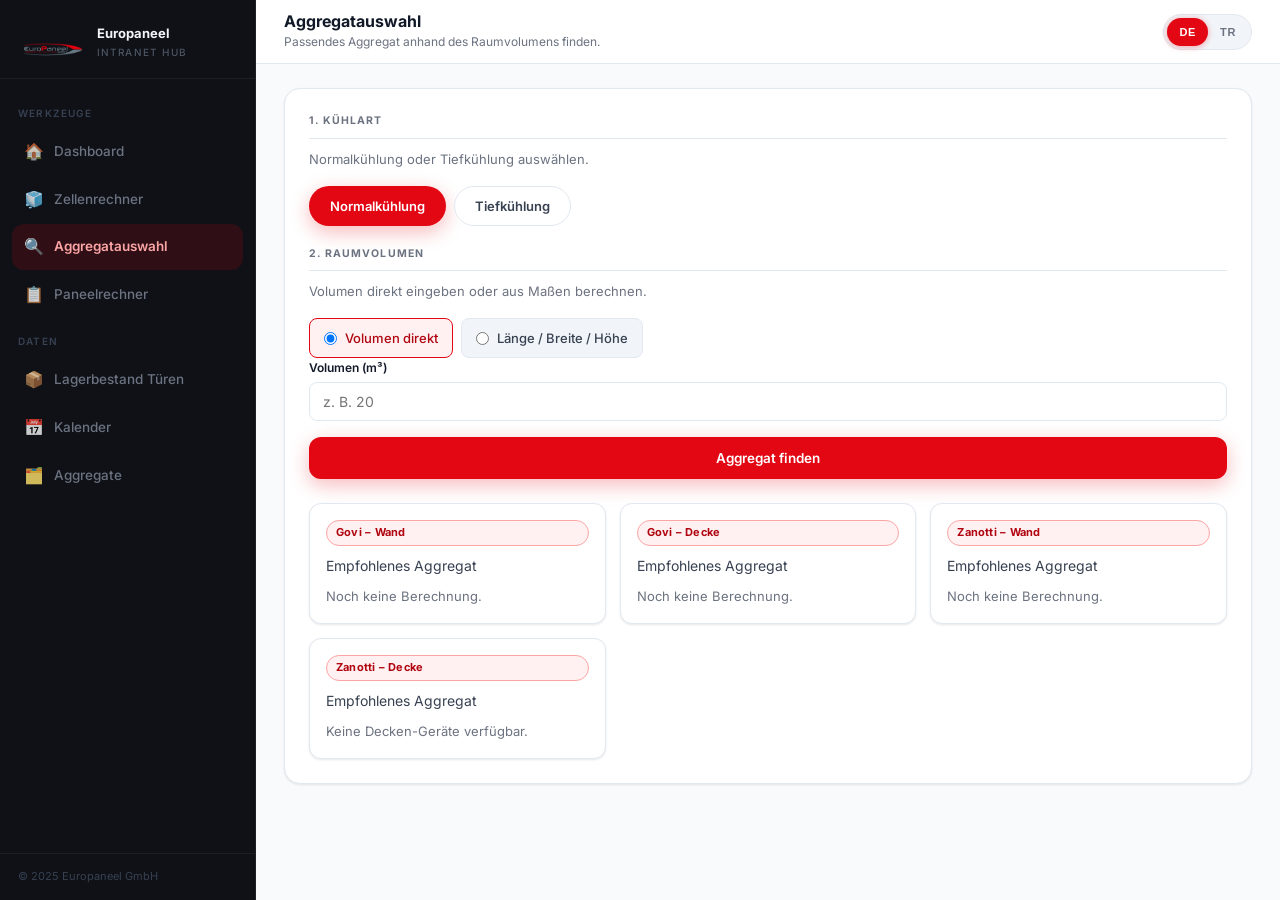
==== commit 70c8485b: "Redesign: unified shell layout across all pages for consistency All 7 pages now share identical side" ====
--- a/aggregatauswahl.html
+++ b/aggregatauswahl.html
@@ -3,263 +3,377 @@
 <head>
   <meta charset="UTF-8" />
   <meta name="viewport" content="width=device-width, initial-scale=1.0" />
-  <title>Europaneel | Aggregatauswahl</title>
+  <title>Europaneel — Aggregatauswahl</title>
   <link rel="icon" type="image/png" href="logo.png" />
   <link rel="apple-touch-icon" href="logo.png" />
   <link rel="stylesheet" href="style.css" />
 </head>
 <body>
-  <div class="page">
-    <header class="page-header">
-      <img src="logo.png" alt="Europaneel GmbH" />
-      <div class="page-header-info">
-        <h1 data-i18n="title">Aggregatauswahl</h1>
-        <p data-i18n="subtitle">Passendes Aggregat anhand des Raumvolumens finden.</p>
+<div class="shell">
+  <aside class="sidebar">
+    <div class="sidebar-top">
+      <div class="brand">
+        <img src="logo.png" alt="Europaneel" />
+        <div class="brand-text">
+          <span class="brand-name">Europaneel</span>
+          <span class="brand-sub" data-i18n="brand_sub">Intranet Hub</span>
+        </div>
       </div>
-      <div class="page-header-actions">
-        <a class="back-link" href="index.html" data-i18n="back">← Zurück</a>
+    </div>
+    <nav class="sidebar-nav">
+      <span class="nav-section-label" data-i18n="nav_tools">Werkzeuge</span>
+      <a class="nav-link" href="index.html"><span class="nav-icon">🏠</span><span data-i18n="nav_home">Dashboard</span></a>
+      <a class="nav-link" href="zellenrechner.html"><span class="nav-icon">🧊</span><span data-i18n="nav_zellen">Zellenrechner</span></a>
+      <a class="nav-link active" href="aggregatauswahl.html"><span class="nav-icon">🔍</span><span data-i18n="nav_aggr">Aggregatauswahl</span></a>
+      <a class="nav-link" href="paneelrechner.html"><span class="nav-icon">📋</span><span data-i18n="nav_paneel">Paneelrechner</span></a>
+      <span class="nav-section-label" data-i18n="nav_data">Daten</span>
+      <a class="nav-link" href="lagerbestand_tueren.html"><span class="nav-icon">📦</span><span data-i18n="nav_lager">Lagerbestand Türen</span></a>
+      <a class="nav-link" href="kalender.html"><span class="nav-icon">📅</span><span data-i18n="nav_kal">Kalender</span></a>
+      <a class="nav-link" href="aggregate.html"><span class="nav-icon">🗂️</span><span data-i18n="nav_aggregate">Aggregate</span></a>
+    </nav>
+    <div class="sidebar-footer">© 2025 Europaneel GmbH</div>
+  </aside>
+
+  <main class="main">
+    <div class="topbar">
+      <div class="topbar-left">
+        <div class="topbar-title" data-i18n="title">Aggregatauswahl</div>
+        <div class="topbar-sub" data-i18n="subtitle">Passendes Aggregat anhand des Raumvolumens finden.</div>
+      </div>
+      <div class="topbar-right">
         <div class="lang-switch" role="group" aria-label="Sprache">
           <button class="lang-btn" data-lang="de">DE</button>
           <button class="lang-btn" data-lang="tr">TR</button>
         </div>
       </div>
-    </header>
-
-    <div class="card">
-      <h2 class="section-title" data-i18n="section_cooling">1. Kühlart</h2>
-      <p class="helper" data-i18n="helper_cooling">Normalkühlung oder Tiefkühlung auswählen.</p>
-      <div class="toggle-row" id="coolingToggle">
-        <button class="toggle-btn active" data-cooling="normal" data-i18n="cooling_normal">Normalkühlung</button>
-        <button class="toggle-btn" data-cooling="tief" data-i18n="cooling_tief">Tiefkühlung</button>
-      </div>
-
-      <h2 class="section-title" style="margin-top:24px;" data-i18n="section_volume">2. Raumvolumen</h2>
-      <p class="helper" data-i18n="helper_volume">Volumen direkt eingeben oder aus Maßen berechnen.</p>
-      <div class="mode-row">
-        <label><input type="radio" name="volumeMode" value="direct" checked> <span data-i18n="mode_direct">Volumen direkt</span></label>
-        <label><input type="radio" name="volumeMode" value="dimensions"> <span data-i18n="mode_dims">Länge / Breite / Höhe</span></label>
-      </div>
-
-      <div class="control-grid" style="margin-top:16px;">
-        <div class="input-group">
-          <label data-i18n="label_volume">Volumen (m³)</label>
-          <input id="volumeInput" type="number" step="0.01" placeholder="z.B. 18.5" />
-        </div>
-        <div class="input-group">
-          <label data-i18n="label_length">Länge (m)</label>
-          <input id="lengthInput" type="number" step="0.01" placeholder="z.B. 3.0" />
-        </div>
-        <div class="input-group">
-          <label data-i18n="label_width">Breite (m)</label>
-          <input id="widthInput" type="number" step="0.01" placeholder="z.B. 2.5" />
-        </div>
-        <div class="input-group">
-          <label data-i18n="label_height">Höhe (m)</label>
-          <input id="heightInput" type="number" step="0.01" placeholder="z.B. 2.2" />
-        </div>
-      </div>
-
-      <button class="primary-btn" id="calcBtn" data-i18n="btn_find">Aggregat finden</button>
-
-      <div class="result-grid" id="resultGrid">
-        <div class="result-card" data-maker="Govi" data-mount="Wand">
-          <div class="tag" data-i18n="tag_govi_wall">Govi – Wand</div>
-          <h3 data-i18n="result_title">Empfohlenes Aggregat</h3>
-          <div class="muted" data-field="status" data-i18n="status_idle">Noch keine Berechnung.</div>
-        </div>
-        <div class="result-card" data-maker="Govi" data-mount="Decke">
-          <div class="tag" data-i18n="tag_govi_ceiling">Govi – Decke</div>
-          <h3 data-i18n="result_title">Empfohlenes Aggregat</h3>
-          <div class="muted" data-field="status" data-i18n="status_idle">Noch keine Berechnung.</div>
-        </div>
-        <div class="result-card" data-maker="Zanotti" data-mount="Wand">
-          <div class="tag" data-i18n="tag_zanotti_wall">Zanotti – Wand</div>
-          <h3 data-i18n="result_title">Empfohlenes Aggregat</h3>
-          <div class="muted" data-field="status" data-i18n="status_idle">Noch keine Berechnung.</div>
-        </div>
-        <div class="result-card" data-maker="Zanotti" data-mount="Decke">
-          <div class="tag" data-i18n="tag_zanotti_ceiling">Zanotti – Decke</div>
-          <h3 data-i18n="result_title">Empfohlenes Aggregat</h3>
-          <div class="muted" data-field="status" data-i18n="status_no_ceiling">Keine Decken-Geräte verfügbar.</div>
-        </div>
+    </div>
+
+    <div class="content">
+      <div class="card">
+
+        <!-- Section 1: Kühlart -->
+        <div class="section-label" data-i18n="section_cooling">1. Kühlart</div>
+        <p class="helper" data-i18n="helper_cooling">Normalkühlung oder Tiefkühlung auswählen.</p>
+        <div class="toggle-row" id="coolingToggle">
+          <button class="toggle-btn active" data-val="normal" data-i18n="cooling_normal">Normalkühlung</button>
+          <button class="toggle-btn" data-val="tief" data-i18n="cooling_tief">Tiefkühlung</button>
+        </div>
+
+        <!-- Section 2: Raumvolumen -->
+        <div class="section-label" style="margin-top:20px;" data-i18n="section_volume">2. Raumvolumen</div>
+        <p class="helper" data-i18n="helper_volume">Volumen direkt eingeben oder aus Maßen berechnen.</p>
+        <div class="mode-row">
+          <label class="mode-label">
+            <input type="radio" name="volmode" value="direct" checked />
+            <span data-i18n="mode_direct">Volumen direkt</span>
+          </label>
+          <label class="mode-label">
+            <input type="radio" name="volmode" value="dims" />
+            <span data-i18n="mode_dims">Länge / Breite / Höhe</span>
+          </label>
+        </div>
+
+        <div class="control-grid" id="inputsDirect">
+          <div class="input-group">
+            <label data-i18n="label_volume">Volumen (m³)</label>
+            <input type="number" id="volumeInput" min="0" step="0.1" placeholder="z. B. 20" />
+          </div>
+        </div>
+
+        <div class="control-grid" id="inputsDims" style="display:none;">
+          <div class="input-group">
+            <label data-i18n="label_length">Länge (m)</label>
+            <input type="number" id="lengthInput" min="0" step="0.01" placeholder="z. B. 4" />
+          </div>
+          <div class="input-group">
+            <label data-i18n="label_width">Breite (m)</label>
+            <input type="number" id="widthInput" min="0" step="0.01" placeholder="z. B. 3" />
+          </div>
+          <div class="input-group">
+            <label data-i18n="label_height">Höhe (m)</label>
+            <input type="number" id="heightInput" min="0" step="0.01" placeholder="z. B. 2.5" />
+          </div>
+        </div>
+
+        <button class="btn btn-primary btn-full" id="calcBtn" style="margin-top:16px;" data-i18n="btn_find">Aggregat finden</button>
+
+        <!-- Results -->
+        <div class="result-grid" id="resultGrid" style="margin-top:24px;">
+          <div class="result-card" id="card_govi_wall">
+            <div class="tag" data-i18n="tag_govi_wall">Govi – Wand</div>
+            <div class="result-title" data-i18n="result_title">Empfohlenes Aggregat</div>
+            <div class="result-body" id="body_govi_wall">
+              <div class="muted" data-i18n="status_idle">Noch keine Berechnung.</div>
+            </div>
+          </div>
+          <div class="result-card" id="card_govi_ceiling">
+            <div class="tag" data-i18n="tag_govi_ceiling">Govi – Decke</div>
+            <div class="result-title" data-i18n="result_title">Empfohlenes Aggregat</div>
+            <div class="result-body" id="body_govi_ceiling">
+              <div class="muted" data-i18n="status_idle">Noch keine Berechnung.</div>
+            </div>
+          </div>
+          <div class="result-card" id="card_zanotti_wall">
+            <div class="tag" data-i18n="tag_zanotti_wall">Zanotti – Wand</div>
+            <div class="result-title" data-i18n="result_title">Empfohlenes Aggregat</div>
+            <div class="result-body" id="body_zanotti_wall">
+              <div class="muted" data-i18n="status_idle">Noch keine Berechnung.</div>
+            </div>
+          </div>
+          <div class="result-card" id="card_zanotti_ceiling">
+            <div class="tag" data-i18n="tag_zanotti_ceiling">Zanotti – Decke</div>
+            <div class="result-title" data-i18n="result_title">Empfohlenes Aggregat</div>
+            <div class="result-body" id="body_zanotti_ceiling">
+              <div class="muted" data-i18n="status_no_ceiling">Keine Decken-Geräte verfügbar.</div>
+            </div>
+          </div>
+        </div>
+
       </div>
     </div>
+  </main>
+</div>
+
+<!-- Mobile bottom nav -->
+<nav class="bottom-nav" aria-label="Navigation">
+  <div class="bottom-nav-inner">
+    <a class="bottom-nav-item" href="index.html"><span class="nav-icon">🏠</span><span>Home</span></a>
+    <a class="bottom-nav-item" href="zellenrechner.html"><span class="nav-icon">🧊</span><span>Zellen</span></a>
+    <a class="bottom-nav-item active" href="aggregatauswahl.html"><span class="nav-icon">🔍</span><span>Agregat</span></a>
+    <a class="bottom-nav-item" href="paneelrechner.html"><span class="nav-icon">📋</span><span>Paneele</span></a>
+    <a class="bottom-nav-item" href="lagerbestand_tueren.html"><span class="nav-icon">📦</span><span>Lager</span></a>
+    <a class="bottom-nav-item" href="kalender.html"><span class="nav-icon">📅</span><span>Kalender</span></a>
   </div>
-
-  <!-- Mobile bottom nav -->
-  <nav class="bottom-nav" aria-label="Navigation">
-    <div class="bottom-nav-inner">
-      <a class="bottom-nav-item" href="zellenrechner.html"><span class="nav-icon">🧊</span><span>Zellen</span></a>
-      <a class="bottom-nav-item active" href="aggregatauswahl.html"><span class="nav-icon">🔍</span><span>Agregat</span></a>
-      <a class="bottom-nav-item" href="paneelrechner.html"><span class="nav-icon">📋</span><span>Paneele</span></a>
-      <a class="bottom-nav-item" href="lagerbestand_tueren.html"><span class="nav-icon">📦</span><span>Lager</span></a>
-      <a class="bottom-nav-item" href="kalender.html"><span class="nav-icon">📅</span><span>Kalender</span></a>
-      <a class="bottom-nav-item" href="aggregate.html"><span class="nav-icon">🗂️</span><span>Liste</span></a>
-    </div>
-  </nav>
-
-  <script>
-    const data = {
-      govi: [
-        {manufacturer:"Govi",mount:"Wand",cooling:"normal",model:"Polarik 10WN1",volume:10,listPrice:1980,salePrice:1565.7,voltage:"230V/50Hz"},
-        {manufacturer:"Govi",mount:"Wand",cooling:"normal",model:"Polarik 13WN1",volume:13,listPrice:2350,salePrice:1830.25,voltage:"230V/50Hz"},
-        {manufacturer:"Govi",mount:"Wand",cooling:"normal",model:"PolariK 18WN2",volume:18,listPrice:3030,salePrice:2316.45,voltage:"230V/50Hz"},
-        {manufacturer:"Govi",mount:"Wand",cooling:"normal",model:"Polarik 31WN2",volume:31,listPrice:3240,salePrice:2466.6,voltage:"400V/50Hz"},
-        {manufacturer:"Govi",mount:"Wand",cooling:"normal",model:"Polarik 39WN3",volume:39,listPrice:4000,salePrice:3010,voltage:"400V/50Hz"},
-        {manufacturer:"Govi",mount:"Wand",cooling:"normal",model:"Polarik 47WN3",volume:47,listPrice:4150,salePrice:3117.25,voltage:"400V/50Hz"},
-        {manufacturer:"Govi",mount:"Wand",cooling:"normal",model:"Polarik 56WN3",volume:56,listPrice:4300,salePrice:3224.5,voltage:"400V/50Hz"},
-        {manufacturer:"Govi",mount:"Wand",cooling:"tief",model:"Polarik 8WL1",volume:8,listPrice:2220,salePrice:1737.3,voltage:"230V/50Hz"},
-        {manufacturer:"Govi",mount:"Wand",cooling:"tief",model:"Polarik 12WL2",volume:12,listPrice:3100,salePrice:2366.5,voltage:"230V/50Hz"},
-        {manufacturer:"Govi",mount:"Wand",cooling:"tief",model:"Polarik 23WL2",volume:23,listPrice:3740,salePrice:2824.1,voltage:"400V/50Hz"},
-        {manufacturer:"Govi",mount:"Wand",cooling:"tief",model:"Polarik 26WL3",volume:26,listPrice:4500,salePrice:3367.5,voltage:"400V/50Hz"},
-        {manufacturer:"Govi",mount:"Wand",cooling:"tief",model:"Polarik 35WL3",volume:35,listPrice:4650,salePrice:3474.75,voltage:"400V/50Hz"},
-        {manufacturer:"Govi",mount:"Decke",cooling:"normal",model:"Polarik 10TN1",volume:10,listPrice:3130,salePrice:2387.95,voltage:"230V/50Hz"},
-        {manufacturer:"Govi",mount:"Decke",cooling:"normal",model:"Polarik 20TN2",volume:20,listPrice:3490,salePrice:2645.35,voltage:"230V/50Hz"},
-        {manufacturer:"Govi",mount:"Decke",cooling:"normal",model:"Polarik 25TN2",volume:25,listPrice:4700,salePrice:3510.5,voltage:"400V/50Hz"},
-        {manufacturer:"Govi",mount:"Decke",cooling:"tief",model:"Polarik 6TL1",volume:6,listPrice:2960,salePrice:2266.4,voltage:"230V/50Hz"},
-        {manufacturer:"Govi",mount:"Decke",cooling:"tief",model:"Polarik 15TL2",volume:15,listPrice:5185,salePrice:3857.28,voltage:"400V/50Hz"}
-      ],
-      zanotti: [
-        {manufacturer:"Zanotti",mount:"Wand",cooling:"normal",model:"MPS110YA11A",volume:7,listPrice:2604,salePrice:1707.39,voltage:""},
-        {manufacturer:"Zanotti",mount:"Wand",cooling:"normal",model:"MPS1110YA11A",volume:13.5,listPrice:2996,salePrice:1964.42,voltage:"230V/50Hz"},
-        {manufacturer:"Zanotti",mount:"Wand",cooling:"normal",model:"MPS3112YA11A",volume:19.8,listPrice:3765,salePrice:2468.64,voltage:""},
-        {manufacturer:"Zanotti",mount:"Wand",cooling:"normal",model:"MPS3220YA11A",volume:36.1,listPrice:5214,salePrice:3418.72,voltage:""},
-        {manufacturer:"Zanotti",mount:"Wand",cooling:"tief",model:"BPS3112YA11A",volume:6.2,listPrice:3250,salePrice:2130.96,voltage:""},
-        {manufacturer:"Zanotti",mount:"Wand",cooling:"tief",model:"BPS3115YA11A",volume:7.7,listPrice:3753,salePrice:2460.77,voltage:""},
-        {manufacturer:"Zanotti",mount:"Wand",cooling:"tief",model:"BPS3224YA11A",volume:16.8,listPrice:4137,salePrice:2712.55,voltage:""},
-        {manufacturer:"Zanotti",mount:"Wand",cooling:"tief",model:"BPS3230YA11A",volume:20.8,listPrice:5240,salePrice:3435.77,voltage:""}
-      ]
-    };
-
-    let currentLang = "de";
-    const translations = {
-      de: {
-        title:"Aggregatauswahl", subtitle:"Passendes Aggregat anhand des Raumvolumens finden.",
-        back:"← Zurück", section_cooling:"1. Kühlart", helper_cooling:"Normalkühlung oder Tiefkühlung auswählen.",
-        cooling_normal:"Normalkühlung", cooling_tief:"Tiefkühlung",
-        section_volume:"2. Raumvolumen", helper_volume:"Volumen direkt eingeben oder aus Maßen berechnen.",
-        mode_direct:"Volumen direkt", mode_dims:"Länge / Breite / Höhe",
-        label_volume:"Volumen (m³)", label_length:"Länge (m)", label_width:"Breite (m)", label_height:"Höhe (m)",
-        btn_find:"Aggregat finden",
-        tag_govi_wall:"Govi – Wand", tag_govi_ceiling:"Govi – Decke",
-        tag_zanotti_wall:"Zanotti – Wand", tag_zanotti_ceiling:"Zanotti – Decke",
-        result_title:"Empfohlenes Aggregat",
-        status_idle:"Noch keine Berechnung.", status_no_ceiling:"Keine Decken-Geräte verfügbar.",
-        status_no_volume:"Bitte Volumen eingeben.", status_no_data:"Keine Daten gefunden.",
-        label_pick_volume:"Geräte-Volumen", label_calc_volume:"Raumvolumen",
-        label_list_price:"Herstellerpreis", label_vk:"VK", label_voltage:"Volt/Hz"
-      },
-      tr: {
-        title:"Agrega Seçimi", subtitle:"Hacme göre uygun agrega bulma.",
-        back:"← Geri", section_cooling:"1. Soğutma tipi", helper_cooling:"Normal veya derin soğutma seçin.",
-        cooling_normal:"Normal soğutma", cooling_tief:"Derin soğutma",
-        section_volume:"2. Hacim", helper_volume:"Hacmi doğrudan girin veya ölçülerden hesaplayın.",
-        mode_direct:"Hacmi direkt gir", mode_dims:"Uzunluk / Genişlik / Yükseklik",
-        label_volume:"Hacim (m³)", label_length:"Uzunluk (m)", label_width:"Genişlik (m)", label_height:"Yükseklik (m)",
-        btn_find:"Agrega bul",
-        tag_govi_wall:"Govi – Duvar", tag_govi_ceiling:"Govi – Tavan",
-        tag_zanotti_wall:"Zanotti – Duvar", tag_zanotti_ceiling:"Zanotti – Tavan",
-        result_title:"Önerilen agrega",
-        status_idle:"Henüz hesaplama yok.", status_no_ceiling:"Tavan cihazı yok.",
-        status_no_volume:"Lütfen hacim girin.", status_no_data:"Veri bulunamadı.",
-        label_pick_volume:"Cihaz hacmi", label_calc_volume:"Oda hacmi",
-        label_list_price:"Üretici fiyatı", label_vk:"Satış fiyatı", label_voltage:"Volt/Hz"
-      }
-    };
-
-    function t(k) { return (translations[currentLang]||{})[k] || translations.de[k] || k; }
-
-    function getCooling() {
-      const a = document.querySelector("#coolingToggle .toggle-btn.active");
-      return a ? a.dataset.cooling : "normal";
-    }
-
-    function getVolume() {
-      const mode = document.querySelector("input[name='volumeMode']:checked").value;
-      if (mode === "direct") {
-        return parseFloat((document.getElementById("volumeInput").value||"").replace(",",".")) || 0;
-      }
-      const l = parseFloat((document.getElementById("lengthInput").value||"").replace(",",".")) || 0;
-      const w = parseFloat((document.getElementById("widthInput").value||"").replace(",",".")) || 0;
-      const h = parseFloat((document.getElementById("heightInput").value||"").replace(",",".")) || 0;
-      return (l && w && h) ? l*w*h : 0;
-    }
-
-    function pickAggregate(list, vol) {
-      if (!list.length) return null;
-      const sorted = [...list].sort((a,b) => a.volume - b.volume);
-      return sorted.find(i => i.volume >= vol) || sorted[sorted.length-1];
-    }
-
-    function fmt(v) { return (typeof v==="number" && isFinite(v)) ? v.toLocaleString("de-DE",{style:"currency",currency:"EUR"}) : "-"; }
-    function translateMount(v) { return v === "Decke" ? (currentLang==="tr"?"Tavan":"Decke") : (currentLang==="tr"?"Duvar":"Wand"); }
-
-    function updateResults() {
-      const vol = getVolume();
-      const cooling = getCooling();
-
-      document.querySelectorAll(".result-card").forEach(card => {
-        const maker = card.dataset.maker;
-        const mount = card.dataset.mount;
-
-        if (maker === "Zanotti" && mount === "Decke") {
-          card.innerHTML = `<div class="tag">${maker} – ${translateMount(mount)}</div>
-            <h3>${t("result_title")}</h3>
-            <div class="muted">${t("status_no_ceiling")}</div>`;
-          return;
-        }
-        if (!vol) {
-          card.innerHTML = `<div class="tag">${maker} – ${translateMount(mount)}</div>
-            <h3>${t("result_title")}</h3>
-            <div class="muted">${t("status_no_volume")}</div>`;
-          return;
-        }
-
-        const source = maker === "Govi" ? data.govi : data.zanotti;
-        const pick = pickAggregate(source.filter(i => i.cooling === cooling && i.mount === mount), vol);
-        if (!pick) {
-          card.innerHTML = `<div class="tag">${maker} – ${translateMount(mount)}</div>
-            <h3>${t("result_title")}</h3>
-            <div class="muted">${t("status_no_data")}</div>`;
-          return;
-        }
-
-        card.innerHTML = `
-          <div class="tag">${pick.manufacturer} – ${translateMount(mount)}</div>
-          <h3>${pick.model.trim()}</h3>
-          <div class="result-row"><span>${t("label_pick_volume")}</span><span>${pick.volume} m³</span></div>
-          <div class="result-row"><span>${t("label_calc_volume")}</span><span>${vol.toFixed(2)} m³</span></div>
-          <div class="result-row"><span>${t("label_list_price")}</span><span>${fmt(pick.listPrice)}</span></div>
-          <div class="result-row"><span>${t("label_vk")}</span><span style="color:var(--red-dark);font-weight:700;">${fmt(pick.salePrice)}</span></div>
-          <div class="result-row"><span>${t("label_voltage")}</span><span>${pick.voltage || "–"}</span></div>`;
-      });
-    }
-
-    document.getElementById("coolingToggle").addEventListener("click", e => {
-      const btn = e.target.closest(".toggle-btn");
-      if (!btn) return;
-      document.querySelectorAll("#coolingToggle .toggle-btn").forEach(b => b.classList.remove("active"));
-      btn.classList.add("active");
+</nav>
+
+<script>
+const translations = {
+  de: {
+    brand_sub:"Intranet Hub",
+    nav_tools:"Werkzeuge",
+    nav_data:"Daten",
+    nav_home:"Dashboard",
+    nav_zellen:"Zellenrechner",
+    nav_aggr:"Aggregatauswahl",
+    nav_paneel:"Paneelrechner",
+    nav_lager:"Lagerbestand Türen",
+    nav_kal:"Kalender",
+    nav_aggregate:"Aggregate",
+    title:"Aggregatauswahl",
+    subtitle:"Passendes Aggregat anhand des Raumvolumens finden.",
+    section_cooling:"1. Kühlart",
+    helper_cooling:"Normalkühlung oder Tiefkühlung auswählen.",
+    cooling_normal:"Normalkühlung",
+    cooling_tief:"Tiefkühlung",
+    section_volume:"2. Raumvolumen",
+    helper_volume:"Volumen direkt eingeben oder aus Maßen berechnen.",
+    mode_direct:"Volumen direkt",
+    mode_dims:"Länge / Breite / Höhe",
+    label_volume:"Volumen (m³)",
+    label_length:"Länge (m)",
+    label_width:"Breite (m)",
+    label_height:"Höhe (m)",
+    btn_find:"Aggregat finden",
+    tag_govi_wall:"Govi – Wand",
+    tag_govi_ceiling:"Govi – Decke",
+    tag_zanotti_wall:"Zanotti – Wand",
+    tag_zanotti_ceiling:"Zanotti – Decke",
+    result_title:"Empfohlenes Aggregat",
+    status_idle:"Noch keine Berechnung.",
+    status_no_ceiling:"Keine Decken-Geräte verfügbar.",
+    status_no_volume:"Bitte Volumen eingeben.",
+    status_no_data:"Keine Daten gefunden.",
+    label_pick_volume:"Geräte-Volumen",
+    label_calc_volume:"Raumvolumen",
+    label_list_price:"Herstellerpreis",
+    label_vk:"VK",
+    label_voltage:"Volt/Hz"
+  },
+  tr: {
+    brand_sub:"Intranet Hub",
+    nav_tools:"Araçlar",
+    nav_data:"Veriler",
+    nav_home:"Ana Sayfa",
+    nav_zellen:"Hücre Hesaplayıcı",
+    nav_aggr:"Agrega Seçimi",
+    nav_paneel:"Panel Hesaplayıcı",
+    nav_lager:"Kapı Stoğu",
+    nav_kal:"Takvim",
+    nav_aggregate:"Agregatlar",
+    title:"Agrega Seçimi",
+    subtitle:"Hacme göre uygun agrega bulma.",
+    section_cooling:"1. Soğutma tipi",
+    helper_cooling:"Normal veya derin soğutma seçin.",
+    cooling_normal:"Normal soğutma",
+    cooling_tief:"Derin soğutma",
+    section_volume:"2. Hacim",
+    helper_volume:"Hacmi doğrudan girin veya ölçülerden hesaplayın.",
+    mode_direct:"Hacmi direkt gir",
+    mode_dims:"Uzunluk / Genişlik / Yükseklik",
+    label_volume:"Hacim (m³)",
+    label_length:"Uzunluk (m)",
+    label_width:"Genişlik (m)",
+    label_height:"Yükseklik (m)",
+    btn_find:"Agrega bul",
+    tag_govi_wall:"Govi – Duvar",
+    tag_govi_ceiling:"Govi – Tavan",
+    tag_zanotti_wall:"Zanotti – Duvar",
+    tag_zanotti_ceiling:"Zanotti – Tavan",
+    result_title:"Önerilen agrega",
+    status_idle:"Henüz hesaplama yok.",
+    status_no_ceiling:"Tavan cihazı yok.",
+    status_no_volume:"Lütfen hacim girin.",
+    status_no_data:"Veri bulunamadı.",
+    label_pick_volume:"Cihaz hacmi",
+    label_calc_volume:"Oda hacmi",
+    label_list_price:"Üretici fiyatı",
+    label_vk:"Satış fiyatı",
+    label_voltage:"Volt/Hz"
+  }
+};
+
+let currentLang = localStorage.getItem("europaneel_lang") || "de";
+
+function t(key) {
+  return (translations[currentLang] && translations[currentLang][key]) || (translations["de"] && translations["de"][key]) || key;
+}
+
+function applyLanguage(lang) {
+  currentLang = lang;
+  localStorage.setItem("europaneel_lang", lang);
+  document.documentElement.lang = lang;
+  document.title = "Europaneel — " + t("title");
+  document.querySelectorAll("[data-i18n]").forEach(el => {
+    el.textContent = t(el.getAttribute("data-i18n"));
+  });
+  document.querySelectorAll(".lang-btn").forEach(btn => {
+    btn.classList.toggle("active", btn.getAttribute("data-lang") === lang);
+  });
+  if (lastVolume !== null) renderResults(lastVolume);
+}
+
+// ---- Data ----
+const goviData = [
+  {manufacturer:"Govi",mount:"Wand",cooling:"normal",model:"Polarik 10WN1",volume:10,listPrice:1980,salePrice:1565.7,voltage:"230V/50Hz"},
+  {manufacturer:"Govi",mount:"Wand",cooling:"normal",model:"Polarik 13WN1",volume:13,listPrice:2350,salePrice:1830.25,voltage:"230V/50Hz"},
+  {manufacturer:"Govi",mount:"Wand",cooling:"normal",model:"PolariK 18WN2",volume:18,listPrice:3030,salePrice:2316.45,voltage:"230V/50Hz"},
+  {manufacturer:"Govi",mount:"Wand",cooling:"normal",model:"Polarik 31WN2",volume:31,listPrice:3240,salePrice:2466.6,voltage:"400V/50Hz"},
+  {manufacturer:"Govi",mount:"Wand",cooling:"normal",model:"Polarik 39WN3",volume:39,listPrice:4000,salePrice:3010,voltage:"400V/50Hz"},
+  {manufacturer:"Govi",mount:"Wand",cooling:"normal",model:"Polarik 47WN3",volume:47,listPrice:4150,salePrice:3117.25,voltage:"400V/50Hz"},
+  {manufacturer:"Govi",mount:"Wand",cooling:"normal",model:"Polarik 56WN3",volume:56,listPrice:4300,salePrice:3224.5,voltage:"400V/50Hz"},
+  {manufacturer:"Govi",mount:"Wand",cooling:"tief",model:"Polarik 8WL1",volume:8,listPrice:2220,salePrice:1737.3,voltage:"230V/50Hz"},
+  {manufacturer:"Govi",mount:"Wand",cooling:"tief",model:"Polarik 12WL2",volume:12,listPrice:3100,salePrice:2366.5,voltage:"230V/50Hz"},
+  {manufacturer:"Govi",mount:"Wand",cooling:"tief",model:"Polarik 23WL2",volume:23,listPrice:3740,salePrice:2824.1,voltage:"400V/50Hz"},
+  {manufacturer:"Govi",mount:"Wand",cooling:"tief",model:"Polarik 26WL3",volume:26,listPrice:4500,salePrice:3367.5,voltage:"400V/50Hz"},
+  {manufacturer:"Govi",mount:"Wand",cooling:"tief",model:"Polarik 35WL3",volume:35,listPrice:4650,salePrice:3474.75,voltage:"400V/50Hz"},
+  {manufacturer:"Govi",mount:"Decke",cooling:"normal",model:"Polarik 10TN1",volume:10,listPrice:3130,salePrice:2387.95,voltage:"230V/50Hz"},
+  {manufacturer:"Govi",mount:"Decke",cooling:"normal",model:"Polarik 20TN2",volume:20,listPrice:3490,salePrice:2645.35,voltage:"230V/50Hz"},
+  {manufacturer:"Govi",mount:"Decke",cooling:"normal",model:"Polarik 25TN2",volume:25,listPrice:4700,salePrice:3510.5,voltage:"400V/50Hz"},
+  {manufacturer:"Govi",mount:"Decke",cooling:"tief",model:"Polarik 6TL1",volume:6,listPrice:2960,salePrice:2266.4,voltage:"230V/50Hz"},
+  {manufacturer:"Govi",mount:"Decke",cooling:"tief",model:"Polarik 15TL2",volume:15,listPrice:5185,salePrice:3857.28,voltage:"400V/50Hz"}
+];
+
+const zData = [
+  {manufacturer:"Zanotti",mount:"Wand",cooling:"normal",model:"MPS110YA11A",volume:7,listPrice:2604,salePrice:1707.39,voltage:""},
+  {manufacturer:"Zanotti",mount:"Wand",cooling:"normal",model:"MPS1110YA11A",volume:13.5,listPrice:2996,salePrice:1964.42,voltage:"230V/50Hz"},
+  {manufacturer:"Zanotti",mount:"Wand",cooling:"normal",model:"MPS3112YA11A",volume:19.8,listPrice:3765,salePrice:2468.64,voltage:""},
+  {manufacturer:"Zanotti",mount:"Wand",cooling:"normal",model:"MPS3220YA11A",volume:36.1,listPrice:5214,salePrice:3418.72,voltage:""},
+  {manufacturer:"Zanotti",mount:"Wand",cooling:"tief",model:"BPS3112YA11A",volume:6.2,listPrice:3250,salePrice:2130.96,voltage:""},
+  {manufacturer:"Zanotti",mount:"Wand",cooling:"tief",model:"BPS3115YA11A",volume:7.7,listPrice:3753,salePrice:2460.77,voltage:""},
+  {manufacturer:"Zanotti",mount:"Wand",cooling:"tief",model:"BPS3224YA11A",volume:16.8,listPrice:4137,salePrice:2712.55,voltage:""},
+  {manufacturer:"Zanotti",mount:"Wand",cooling:"tief",model:"BPS3230YA11A",volume:20.8,listPrice:5240,salePrice:3435.77,voltage:""}
+];
+
+// ---- State ----
+let selectedCooling = "normal";
+let lastVolume = null;
+
+// ---- Helpers ----
+function fmtEur(val) {
+  return val.toLocaleString("de-DE", {minimumFractionDigits:2, maximumFractionDigits:2}) + " €";
+}
+
+function findFrom(dataset, cooling, mount, vol) {
+  const filtered = dataset
+    .filter(d => d.cooling === cooling && d.mount === mount)
+    .sort((a, b) => a.volume - b.volume);
+  if (!filtered.length) return null;
+  return filtered.find(d => d.volume >= vol) || filtered[filtered.length - 1];
+}
+
+function renderCardBody(bodyEl, item, targetVolume, noDataKey) {
+  if (!item) {
+    bodyEl.innerHTML = `<div class="muted">${t(noDataKey)}</div>`;
+    return;
+  }
+  bodyEl.innerHTML = `
+    <h3 style="margin:0 0 10px;font-size:15px;color:var(--ink);">${item.model}</h3>
+    <div class="result-row"><span class="muted">${t("label_pick_volume")}</span><span>${item.volume} m³</span></div>
+    <div class="result-row"><span class="muted">${t("label_calc_volume")}</span><span>${targetVolume.toFixed(2)} m³</span></div>
+    <div class="result-row"><span class="muted">${t("label_list_price")}</span><span>${fmtEur(item.listPrice)}</span></div>
+    <div class="result-row"><span class="muted">${t("label_vk")}</span><span style="color:var(--red-dark);font-weight:700;">${fmtEur(item.salePrice)}</span></div>
+    <div class="result-row"><span class="muted">${t("label_voltage")}</span><span>${item.voltage || "—"}</span></div>
+  `;
+}
+
+function renderResults(vol) {
+  const cooling = selectedCooling;
+  renderCardBody(document.getElementById("body_govi_wall"),    findFrom(goviData, cooling, "Wand",  vol), vol, "status_no_data");
+  renderCardBody(document.getElementById("body_govi_ceiling"), findFrom(goviData, cooling, "Decke", vol), vol, "status_no_data");
+  renderCardBody(document.getElementById("body_zanotti_wall"), findFrom(zData,    cooling, "Wand",  vol), vol, "status_no_data");
+  // Zanotti has no Decke data
+  document.getElementById("body_zanotti_ceiling").innerHTML = `<div class="muted">${t("status_no_ceiling")}</div>`;
+}
+
+function getVolume() {
+  const mode = document.querySelector('input[name="volmode"]:checked').value;
+  if (mode === "direct") {
+    const v = parseFloat(document.getElementById("volumeInput").value);
+    return (!isNaN(v) && v > 0) ? v : null;
+  } else {
+    const l = parseFloat(document.getElementById("lengthInput").value);
+    const w = parseFloat(document.getElementById("widthInput").value);
+    const h = parseFloat(document.getElementById("heightInput").value);
+    return (!isNaN(l) && !isNaN(w) && !isNaN(h) && l > 0 && w > 0 && h > 0) ? l * w * h : null;
+  }
+}
+
+// ---- Events ----
+document.getElementById("coolingToggle").addEventListener("click", e => {
+  const btn = e.target.closest(".toggle-btn");
+  if (!btn) return;
+  document.querySelectorAll("#coolingToggle .toggle-btn").forEach(b => b.classList.remove("active"));
+  btn.classList.add("active");
+  selectedCooling = btn.getAttribute("data-val");
+});
+
+document.querySelectorAll('input[name="volmode"]').forEach(radio => {
+  radio.addEventListener("change", () => {
+    const isDims = radio.value === "dims";
+    document.getElementById("inputsDirect").style.display = isDims ? "none" : "";
+    document.getElementById("inputsDims").style.display   = isDims ? "" : "none";
+  });
+});
+
+document.getElementById("calcBtn").addEventListener("click", () => {
+  const vol = getVolume();
+  if (!vol) {
+    ["body_govi_wall","body_govi_ceiling","body_zanotti_wall","body_zanotti_ceiling"].forEach(id => {
+      document.getElementById(id).innerHTML = `<div class="muted">${t("status_no_volume")}</div>`;
     });
-
-    document.getElementById("calcBtn").addEventListener("click", updateResults);
-
-    function applyLanguage(lang) {
-      currentLang = translations[lang] ? lang : "de";
-      document.documentElement.lang = currentLang;
-      document.title = t("title");
-      document.querySelectorAll("[data-i18n]").forEach(el => {
-        const k = el.getAttribute("data-i18n");
-        if (translations[currentLang][k]) el.textContent = translations[currentLang][k];
-      });
-      document.querySelectorAll(".lang-btn").forEach(b => b.classList.toggle("active", b.dataset.lang === currentLang));
-      localStorage.setItem("europaneel_lang", currentLang);
-      updateResults();
-    }
-
-    const savedLang = localStorage.getItem("europaneel_lang") || "de";
-    applyLanguage(savedLang);
-    document.querySelectorAll(".lang-btn").forEach(b => b.addEventListener("click", () => applyLanguage(b.dataset.lang)));
-  </script>
+    lastVolume = null;
+    return;
+  }
+  lastVolume = vol;
+  renderResults(vol);
+});
+
+document.querySelectorAll(".lang-btn").forEach(btn => {
+  btn.addEventListener("click", () => applyLanguage(btn.getAttribute("data-lang")));
+});
+
+// ---- Init ----
+applyLanguage(currentLang);
+</script>
 </body>
 </html>
--- a/style.css
+++ b/style.css
@@ -1,231 +1,320 @@
-/* ===== EUROPANEEL DESIGN SYSTEM ===== */
-
-@import url('https://fonts.googleapis.com/css2?family=Barlow:wght@400;500;600;700;800&family=Space+Grotesk:wght@400;500;600;700&display=swap');
-
+/* ================================================================
+   EUROPANEEL — UNIFIED DESIGN SYSTEM
+   ================================================================ */
+
+@import url('https://fonts.googleapis.com/css2?family=Inter:wght@400;500;600;700;800&display=swap');
+
+/* ── Variables ── */
 :root {
-  --red: #e30613;
-  --red-dark: #b00510;
-  --red-light: rgba(227,6,19,0.08);
-  --red-bg: #fff1f1;
+  --red:        #e30613;
+  --red-dark:   #b00510;
+  --red-bg:     #fff1f1;
   --red-border: #fca5a5;
-  --ink: #111827;
-  --graphite: #374151;
-  --steel: #6b7280;
-  --mist: #9ca3af;
-  --paper: #f9fafb;
-  --white: #ffffff;
-  --border: #e5e7eb;
-  --shadow: 0 2px 8px rgba(0,0,0,0.06), 0 1px 3px rgba(0,0,0,0.04);
-  --shadow-md: 0 6px 20px rgba(0,0,0,0.08), 0 2px 6px rgba(0,0,0,0.04);
-  --shadow-red: 0 8px 24px rgba(227,6,19,0.24);
+
+  --ink:       #111827;
+  --graphite:  #374151;
+  --steel:     #6b7280;
+  --mist:      #9ca3af;
+  --paper:     #f8fafc;
+  --surface:   #f1f5f9;
+  --white:     #ffffff;
+  --border:    #e2e8f0;
+
+  --shadow-sm: 0 1px 3px rgba(0,0,0,0.06), 0 1px 2px rgba(0,0,0,0.04);
+  --shadow:    0 4px 16px rgba(0,0,0,0.07), 0 1px 4px rgba(0,0,0,0.04);
+  --shadow-md: 0 8px 24px rgba(0,0,0,0.09), 0 2px 6px rgba(0,0,0,0.04);
+  --shadow-red: 0 6px 20px rgba(227,6,19,0.28);
+
   --radius-sm: 8px;
-  --radius: 14px;
-  --radius-lg: 18px;
-  --radius-pill: 999px;
-  --nav-h: 64px;
-  --sidebar-w: 260px;
-  --transition: all 0.18s ease;
-}
-
-/* ── Reset ── */
-*, *::before, *::after { box-sizing: border-box; }
+  --radius:    12px;
+  --radius-lg: 16px;
+  --radius-xl: 20px;
+  --radius-pill: 9999px;
+
+  --sidebar-w: 256px;
+  --topbar-h:  64px;
+  --nav-h:     60px;
+
+  --ease: cubic-bezier(.4,0,.2,1);
+  --duration: 0.18s;
+}
+
+/* ── Base reset ── */
+*, *::before, *::after { box-sizing: border-box; margin: 0; padding: 0; }
 html { height: 100%; }
 body {
-  margin: 0;
-  font-family: "Space Grotesk", "Barlow", system-ui, sans-serif;
-  font-size: 15px;
+  font-family: "Inter", system-ui, sans-serif;
+  font-size: 14px;
   line-height: 1.6;
   color: var(--graphite);
-  background: radial-gradient(1100px 520px at -5% -5%, rgba(227,6,19,0.06), transparent 55%),
-              radial-gradient(900px 480px at 105% 0%, rgba(74,79,85,0.05), transparent 55%),
-              #f8fafc;
+  background: var(--paper);
+  height: 100%;
+  overflow: hidden;
   -webkit-font-smoothing: antialiased;
   text-rendering: optimizeLegibility;
-  min-height: 100%;
 }
 a { color: inherit; text-decoration: none; }
-a, button, input, select, textarea { font-family: inherit; }
-img { display: block; max-width: 100%; }
-
-/* ── Page wrappers ── */
-.page {
-  max-width: 980px;
-  margin: 0 auto;
-  padding: 28px 24px 88px;
-}
-.page-wide {
-  max-width: 1100px;
-  margin: 0 auto;
-  padding: 28px 24px 88px;
-}
-
-/* ── Page header (subpages) ── */
-.page-header {
+img { display: block; }
+
+/* ================================================================
+   SHELL — shared by every page
+   ================================================================ */
+.shell {
+  display: grid;
+  grid-template-columns: var(--sidebar-w) 1fr;
+  height: 100vh;
+  width: 100%;
+}
+
+/* ── Sidebar ── */
+.sidebar {
+  background: #0f1117;
+  border-right: 1px solid rgba(255,255,255,0.06);
+  display: flex;
+  flex-direction: column;
+  overflow: hidden;
+}
+.sidebar-top {
+  padding: 24px 18px 16px;
+  border-bottom: 1px solid rgba(255,255,255,0.06);
+}
+.brand {
+  display: flex;
+  align-items: center;
+  gap: 12px;
+}
+.brand img {
+  height: 38px;
+  width: auto;
+  flex-shrink: 0;
+}
+.brand-text { display: flex; flex-direction: column; }
+.brand-name {
+  font-size: 13px;
+  font-weight: 700;
+  color: #f1f5f9;
+  line-height: 1.2;
+}
+.brand-sub {
+  font-size: 10px;
+  font-weight: 500;
+  color: #4b5563;
+  text-transform: uppercase;
+  letter-spacing: 0.12em;
+  margin-top: 2px;
+}
+
+.sidebar-nav {
+  flex: 1;
+  overflow-y: auto;
+  padding: 12px 12px;
+  display: flex;
+  flex-direction: column;
+  gap: 2px;
+}
+.nav-section-label {
+  font-size: 10px;
+  font-weight: 600;
+  color: #374151;
+  text-transform: uppercase;
+  letter-spacing: 0.12em;
+  padding: 14px 6px 6px;
+}
+.nav-link {
+  display: flex;
+  align-items: center;
+  gap: 10px;
+  padding: 10px 12px;
+  border-radius: var(--radius);
+  color: #6b7280;
+  font-size: 13.5px;
+  font-weight: 500;
+  transition: background var(--duration) var(--ease), color var(--duration) var(--ease);
+  white-space: nowrap;
+}
+.nav-link .nav-icon {
+  font-size: 16px;
+  width: 20px;
+  display: inline-flex;
+  justify-content: center;
+  flex-shrink: 0;
+  opacity: 0.8;
+}
+.nav-link:hover {
+  background: rgba(255,255,255,0.06);
+  color: #e2e8f0;
+}
+.nav-link.active {
+  background: rgba(227,6,19,0.15);
+  color: #fca5a5;
+  font-weight: 600;
+}
+.nav-link.active .nav-icon { opacity: 1; }
+
+.sidebar-footer {
+  padding: 14px 18px;
+  border-top: 1px solid rgba(255,255,255,0.06);
+  font-size: 11px;
+  color: #374151;
+}
+
+/* ── Main area ── */
+.main {
+  display: flex;
+  flex-direction: column;
+  overflow: hidden;
+  background: var(--paper);
+}
+
+/* ── Topbar ── */
+.topbar {
+  height: var(--topbar-h);
+  min-height: var(--topbar-h);
+  display: flex;
+  align-items: center;
+  justify-content: space-between;
+  gap: 16px;
+  padding: 0 28px;
   background: var(--white);
-  padding: 18px 22px;
-  border-radius: var(--radius-lg);
-  box-shadow: var(--shadow-md);
-  border-left: 5px solid var(--red);
-  display: flex;
-  flex-wrap: wrap;
-  align-items: center;
-  gap: 14px;
-  margin-bottom: 22px;
-}
-.page-header img { height: 42px; width: auto; }
-.page-header-info { flex: 1; min-width: 140px; }
-.page-header-info h1 {
-  margin: 0;
-  font-size: 21px;
-  font-weight: 700;
-  color: var(--ink);
-  line-height: 1.2;
-}
-.page-header-info p {
-  margin: 3px 0 0;
-  color: var(--steel);
-  font-size: 13px;
-}
-.page-header-actions {
-  display: flex;
-  align-items: center;
-  gap: 10px;
-  flex-wrap: wrap;
-}
-
-/* ── Back link ── */
-.back-link {
-  display: inline-flex;
-  align-items: center;
-  gap: 6px;
-  font-size: 13px;
+  border-bottom: 1px solid var(--border);
+  position: relative;
+  z-index: 10;
+}
+.topbar-left { display: flex; flex-direction: column; gap: 1px; }
+.topbar-title { font-size: 16px; font-weight: 700; color: var(--ink); line-height: 1.2; }
+.topbar-sub { font-size: 12px; color: var(--steel); }
+.topbar-right { display: flex; align-items: center; gap: 10px; flex-shrink: 0; }
+
+.date-pill {
+  background: var(--surface);
+  border: 1px solid var(--border);
+  padding: 6px 14px;
+  border-radius: var(--radius-pill);
+  font-size: 12px;
   font-weight: 600;
-  color: var(--red-dark);
-  text-decoration: none;
-  background: var(--red-bg);
-  border: 1px solid var(--red-border);
-  padding: 8px 14px;
-  border-radius: var(--radius-pill);
-  transition: var(--transition);
+  color: var(--graphite);
   white-space: nowrap;
-  min-height: 36px;
-}
-.back-link:hover { background: #ffe4e4; border-color: var(--red); }
+}
+
+/* ── Scrollable content ── */
+.content {
+  flex: 1;
+  overflow-y: auto;
+  padding: 24px 28px 32px;
+}
 
 /* ── Language switch ── */
 .lang-switch {
   display: inline-flex;
-  background: var(--paper);
+  background: var(--surface);
   border: 1px solid var(--border);
   border-radius: var(--radius-pill);
   padding: 3px;
-  gap: 2px;
 }
 .lang-btn {
   border: none;
   background: transparent;
   border-radius: var(--radius-pill);
-  padding: 5px 13px;
-  font-size: 12px;
+  padding: 4px 12px;
+  font-size: 11px;
   font-weight: 700;
   cursor: pointer;
   color: var(--steel);
-  transition: var(--transition);
-  letter-spacing: 0.05em;
-  min-height: 30px;
+  letter-spacing: 0.06em;
+  transition: all var(--duration);
+  min-height: 28px;
 }
 .lang-btn.active {
   background: var(--red);
   color: #fff;
-  box-shadow: 0 2px 8px rgba(227,6,19,0.3);
-}
-
-/* ── Cards ── */
+  box-shadow: 0 1px 6px rgba(227,6,19,0.35);
+}
+
+/* ================================================================
+   CARDS
+   ================================================================ */
 .card {
   background: var(--white);
+  border: 1px solid var(--border);
   border-radius: var(--radius-lg);
-  box-shadow: var(--shadow-md);
-  border: 1px solid var(--border);
-  padding: 26px;
+  box-shadow: var(--shadow-sm);
+  padding: 24px;
 }
 .card + .card { margin-top: 16px; }
 
-/* ── Section labels ── */
 .section-label {
-  font-size: 11px;
+  font-size: 10.5px;
+  font-weight: 700;
   text-transform: uppercase;
-  font-weight: 700;
+  letter-spacing: 0.1em;
   color: var(--steel);
-  letter-spacing: 1.2px;
-  margin: 22px 0 10px;
+  margin: 20px 0 10px;
   padding-bottom: 8px;
   border-bottom: 1px solid var(--border);
 }
 .section-label:first-child { margin-top: 0; }
-.section-title { margin: 0 0 6px; font-weight: 700; font-size: 17px; color: var(--ink); }
-.helper { margin: 0 0 16px; color: var(--steel); font-size: 14px; }
-
-/* ── Buttons ── */
+.section-title { font-size: 16px; font-weight: 700; color: var(--ink); margin-bottom: 4px; }
+.helper { font-size: 13px; color: var(--steel); margin-bottom: 16px; }
+
+/* ================================================================
+   BUTTONS
+   ================================================================ */
 .btn {
   display: inline-flex;
   align-items: center;
   justify-content: center;
-  gap: 8px;
+  gap: 7px;
   border: none;
   border-radius: var(--radius);
-  padding: 12px 20px;
+  padding: 11px 18px;
+  font-size: 13.5px;
   font-weight: 600;
-  font-size: 14px;
   cursor: pointer;
-  transition: var(--transition);
-  min-height: 44px;
+  transition: all var(--duration) var(--ease);
+  min-height: 42px;
   white-space: nowrap;
-  text-decoration: none;
+  font-family: inherit;
 }
 .btn-primary {
-  background: linear-gradient(120deg, var(--red), #f5303a);
+  background: var(--red);
   color: #fff;
   box-shadow: var(--shadow-red);
 }
-.btn-primary:hover { transform: translateY(-1px); box-shadow: 0 12px 30px rgba(227,6,19,0.32); }
+.btn-primary:hover { background: var(--red-dark); box-shadow: 0 8px 24px rgba(227,6,19,0.36); transform: translateY(-1px); }
 .btn-primary:active { transform: translateY(0); }
-.btn-ghost {
-  background: var(--white);
-  border: 1px solid var(--border);
-  color: var(--graphite);
-}
-.btn-ghost:hover { background: var(--paper); border-color: #d1d5db; }
-.btn-danger {
-  background: #fef2f2;
-  border: 1px solid #fca5a5;
-  color: #dc2626;
-}
+.btn-ghost { background: var(--white); border: 1px solid var(--border); color: var(--graphite); }
+.btn-ghost:hover { background: var(--surface); border-color: #cbd5e1; }
+.btn-danger { background: var(--red-bg); border: 1px solid var(--red-border); color: var(--red-dark); }
 .btn-danger:hover { background: #fee2e2; }
 .btn-full { width: 100%; }
-.btn-sm { padding: 7px 13px; font-size: 13px; min-height: 34px; border-radius: var(--radius-sm); }
-
-/* primary-btn alias */
+.btn-sm { padding: 6px 12px; font-size: 12.5px; min-height: 34px; border-radius: var(--radius-sm); }
+
 .primary-btn {
-  display: block;
+  display: flex;
+  align-items: center;
+  justify-content: center;
   width: 100%;
   margin-top: 16px;
   border: none;
-  padding: 14px;
+  padding: 13px;
   border-radius: var(--radius);
   font-weight: 700;
-  font-size: 15px;
+  font-size: 14px;
   cursor: pointer;
-  background: linear-gradient(120deg, var(--red), #f5303a);
+  background: var(--red);
   color: #fff;
   box-shadow: var(--shadow-red);
-  transition: var(--transition);
-  min-height: 48px;
-}
-.primary-btn:hover { transform: translateY(-1px); }
-
-/* ── Forms ── */
-.input-group { display: flex; flex-direction: column; gap: 6px; }
-.input-group label { font-size: 13px; font-weight: 600; color: var(--ink); }
+  transition: all var(--duration);
+  min-height: 46px;
+  font-family: inherit;
+}
+.primary-btn:hover { background: var(--red-dark); transform: translateY(-1px); }
+
+/* ================================================================
+   FORMS
+   ================================================================ */
+.input-group { display: flex; flex-direction: column; gap: 5px; }
+.input-group label { font-size: 12px; font-weight: 600; color: var(--ink); }
 
 input[type="text"],
 input[type="number"],
@@ -234,207 +323,183 @@
 select,
 textarea {
   width: 100%;
-  padding: 11px 14px;
+  padding: 10px 13px;
   border: 1.5px solid var(--border);
   border-radius: var(--radius-sm);
-  font-size: 15px;
+  font-size: 14px;
   font-family: inherit;
   color: var(--ink);
   background: var(--white);
-  transition: border-color 0.18s, box-shadow 0.18s;
+  transition: border-color var(--duration), box-shadow var(--duration);
   appearance: none;
   -webkit-appearance: none;
 }
 input:focus, select:focus, textarea:focus {
   outline: none;
   border-color: var(--red);
-  box-shadow: 0 0 0 3px rgba(227,6,19,0.10);
-}
-input.price-input {
-  background: #fff5f5;
-  border-color: #fca5a5;
-  color: #7f1d1d;
-  font-weight: 600;
-}
+  box-shadow: 0 0 0 3px rgba(227,6,19,0.09);
+}
+input.price-input { background: #fff5f5; border-color: var(--red-border); color: #7f1d1d; font-weight: 600; }
 select {
-  background-image: url("data:image/svg+xml,%3Csvg xmlns='http://www.w3.org/2000/svg' width='16' height='16' viewBox='0 0 24 24' fill='none' stroke='%236b7280' stroke-width='2'%3E%3Cpolyline points='6 9 12 15 18 9'%3E%3C/polyline%3E%3C/svg%3E");
+  background-image: url("data:image/svg+xml,%3Csvg xmlns='http://www.w3.org/2000/svg' width='14' height='14' viewBox='0 0 24 24' fill='none' stroke='%236b7280' stroke-width='2.5'%3E%3Cpolyline points='6 9 12 15 18 9'/%3E%3C/svg%3E");
   background-repeat: no-repeat;
-  background-position: right 12px center;
-  padding-right: 38px;
+  background-position: right 11px center;
+  padding-right: 34px;
   cursor: pointer;
 }
 
-.input-row { display: grid; grid-template-columns: 1fr 1fr; gap: 16px; margin-bottom: 14px; }
-.control-grid { display: grid; grid-template-columns: repeat(auto-fit, minmax(200px, 1fr)); gap: 16px; }
+.input-row { display: grid; grid-template-columns: 1fr 1fr; gap: 14px; margin-bottom: 12px; }
+.control-grid { display: grid; grid-template-columns: repeat(auto-fit, minmax(180px, 1fr)); gap: 14px; }
 
 /* ── Toggle buttons ── */
 .toggle-row { display: flex; flex-wrap: wrap; gap: 8px; }
 .toggle-btn {
   border: 1.5px solid var(--border);
   border-radius: var(--radius-pill);
-  padding: 10px 22px;
+  padding: 9px 20px;
   font-weight: 600;
-  font-size: 14px;
+  font-size: 13px;
   background: var(--white);
   cursor: pointer;
   color: var(--graphite);
-  transition: var(--transition);
-  min-height: 44px;
-}
-.toggle-btn.active {
-  background: var(--red);
-  color: #fff;
-  border-color: transparent;
-  box-shadow: var(--shadow-red);
-}
+  transition: all var(--duration);
+  min-height: 40px;
+  font-family: inherit;
+}
+.toggle-btn.active { background: var(--red); color: #fff; border-color: transparent; box-shadow: var(--shadow-red); }
 .toggle-btn:not(.active):hover { border-color: var(--red); color: var(--red-dark); }
 
-/* ── Tags & badges ── */
+/* ── Mode row ── */
+.mode-row { display: flex; flex-wrap: wrap; gap: 8px; margin-top: 8px; }
+.mode-row label {
+  display: inline-flex;
+  align-items: center;
+  gap: 8px;
+  background: var(--surface);
+  border: 1.5px solid var(--border);
+  border-radius: var(--radius-sm);
+  padding: 8px 14px;
+  font-size: 13px;
+  font-weight: 500;
+  cursor: pointer;
+  transition: all var(--duration);
+  min-height: 40px;
+}
+.mode-row label:has(input:checked) { border-color: var(--red); background: var(--red-bg); color: var(--red-dark); }
+
+/* ================================================================
+   TAGS & BADGES
+   ================================================================ */
 .tag {
   display: inline-flex;
   align-items: center;
   gap: 5px;
-  font-size: 12px;
-  font-weight: 600;
+  font-size: 11px;
+  font-weight: 700;
   color: var(--red-dark);
   background: var(--red-bg);
   border: 1px solid var(--red-border);
-  padding: 4px 10px;
+  padding: 3px 9px;
   border-radius: var(--radius-pill);
-}
-.badge {
-  display: inline-flex;
-  align-items: center;
-  gap: 8px;
-  padding: 10px 16px;
-  border-radius: var(--radius);
-  font-weight: 600;
-  font-size: 14px;
-}
-.badge-red { background: var(--red-bg); color: var(--red-dark); border: 1px solid var(--red-border); }
-.badge-gray { background: var(--paper); color: var(--graphite); border: 1px solid var(--border); }
-.badge-green { background: #f0fdf4; color: #166534; border: 1px solid #86efac; }
-
-/* ── Tables ── */
-.table-wrap { overflow-x: auto; -webkit-overflow-scrolling: touch; border-radius: var(--radius); }
-table { width: 100%; border-collapse: collapse; font-size: 14px; }
+  letter-spacing: 0.02em;
+}
+
+/* ================================================================
+   TABLES
+   ================================================================ */
+.table-wrap { overflow-x: auto; -webkit-overflow-scrolling: touch; }
+table { width: 100%; border-collapse: collapse; font-size: 13.5px; }
 thead th {
-  background: var(--paper);
-  padding: 11px 14px;
+  background: var(--surface);
+  padding: 10px 14px;
   text-align: left;
-  font-size: 11px;
+  font-size: 10.5px;
   font-weight: 700;
   text-transform: uppercase;
   letter-spacing: 0.08em;
   color: var(--steel);
   border-bottom: 2px solid var(--border);
   white-space: nowrap;
-  position: sticky;
-  top: 0;
-}
-tbody td {
-  padding: 12px 14px;
-  border-bottom: 1px solid #f1f5f9;
-  vertical-align: middle;
-}
+}
+tbody td { padding: 11px 14px; border-bottom: 1px solid #f1f5f9; vertical-align: middle; }
 tbody tr:last-child td { border-bottom: none; }
-tbody tr:hover td { background: #fafbfc; }
-
-/* ── Summary boxes ── */
+tbody tr:hover td { background: #fafbfd; }
+
+/* ================================================================
+   SUMMARY / RESULTS
+   ================================================================ */
 .summary-box {
-  background: var(--paper);
+  background: var(--surface);
+  border: 1px solid var(--border);
   border-radius: var(--radius);
-  padding: 20px;
-  border: 1px solid var(--border);
+  padding: 18px;
   margin-top: 16px;
 }
 .summary-row {
   display: flex;
   justify-content: space-between;
   align-items: baseline;
-  padding: 9px 0;
-  border-bottom: 1px dashed #e5e7eb;
-  font-size: 14px;
-  gap: 16px;
+  gap: 12px;
+  padding: 8px 0;
+  border-bottom: 1px dashed var(--border);
+  font-size: 13px;
   color: var(--steel);
 }
 .summary-row:last-child { border-bottom: none; }
 .summary-row strong { color: var(--ink); font-variant-numeric: tabular-nums; }
+
 .result-bar {
-  margin-top: 18px;
+  margin-top: 16px;
   padding-top: 16px;
   border-top: 2px solid var(--border);
   text-align: center;
 }
-.price-label {
-  font-size: 11px;
-  color: var(--steel);
-  text-transform: uppercase;
-  letter-spacing: 1.2px;
-  font-weight: 700;
-}
-.price-big {
-  font-size: 34px;
-  font-weight: 800;
-  color: var(--red-dark);
-  margin-top: 4px;
-  letter-spacing: -0.5px;
-}
-
-/* ── Result cards (aggregatauswahl) ── */
-.result-grid {
-  margin-top: 20px;
-  display: grid;
-  grid-template-columns: repeat(auto-fit, minmax(230px, 1fr));
-  gap: 16px;
-}
+.price-label { font-size: 10px; color: var(--steel); text-transform: uppercase; letter-spacing: 0.12em; font-weight: 700; }
+.price-big { font-size: 32px; font-weight: 800; color: var(--red-dark); margin-top: 4px; letter-spacing: -0.5px; }
+
+/* ── Result cards ── */
+.result-grid { display: grid; grid-template-columns: repeat(auto-fit, minmax(220px, 1fr)); gap: 14px; margin-top: 18px; }
 .result-card {
   border: 1px solid var(--border);
   border-radius: var(--radius);
-  padding: 18px;
+  padding: 16px;
   background: var(--white);
-  box-shadow: var(--shadow);
+  box-shadow: var(--shadow-sm);
   display: flex;
   flex-direction: column;
-  gap: 10px;
-}
-.result-card h3 { margin: 0; font-size: 16px; color: var(--ink); }
-.result-row {
-  display: flex;
-  justify-content: space-between;
-  gap: 12px;
-  font-size: 13px;
-  color: var(--steel);
-}
+  gap: 9px;
+}
+.result-card h3 { font-size: 15px; color: var(--ink); font-weight: 700; }
+.result-row { display: flex; justify-content: space-between; gap: 10px; font-size: 12.5px; color: var(--steel); }
 .result-row span:last-child { font-weight: 600; color: var(--ink); }
 .muted { color: var(--steel); font-size: 13px; }
 
-/* ── Animations ── */
+/* ================================================================
+   ANIMATIONS
+   ================================================================ */
 @keyframes fadeUp {
-  from { opacity: 0; transform: translateY(14px); }
-  to { opacity: 1; transform: translateY(0); }
+  from { opacity: 0; transform: translateY(12px); }
+  to   { opacity: 1; transform: translateY(0); }
 }
 @keyframes fadeIn {
   from { opacity: 0; }
-  to { opacity: 1; }
-}
-
-/* ── Mobile bottom navigation ── */
+  to   { opacity: 1; }
+}
+
+/* ================================================================
+   MOBILE BOTTOM NAV
+   ================================================================ */
 .bottom-nav {
   display: none;
   position: fixed;
   bottom: 0; left: 0; right: 0;
-  background: #111418;
+  background: #0f1117;
   border-top: 1px solid rgba(255,255,255,0.08);
   z-index: 200;
+  height: var(--nav-h);
   padding-bottom: env(safe-area-inset-bottom);
-  height: var(--nav-h);
-}
-.bottom-nav-inner {
-  display: flex;
-  height: var(--nav-h);
-  align-items: stretch;
-}
+}
+.bottom-nav-inner { display: flex; height: 100%; }
 .bottom-nav-item {
   flex: 1;
   display: flex;
@@ -442,86 +507,75 @@
   align-items: center;
   justify-content: center;
   gap: 3px;
-  text-decoration: none;
-  color: #9ca3af;
+  color: #4b5563;
   font-size: 9px;
   font-weight: 600;
+  text-transform: uppercase;
   letter-spacing: 0.05em;
-  padding: 6px 2px;
-  transition: color 0.18s;
-  text-transform: uppercase;
-}
-.bottom-nav-item .nav-icon { font-size: 21px; line-height: 1; }
+  padding: 6px 4px;
+  transition: color var(--duration);
+}
+.bottom-nav-item .nav-icon { font-size: 20px; line-height: 1; }
 .bottom-nav-item.active { color: var(--red); }
-.bottom-nav-item:active { color: #f3f4f6; }
-
-/* ── Mode row (radio labels) ── */
-.mode-row { display: flex; flex-wrap: wrap; gap: 10px; margin-top: 8px; }
-.mode-row label {
-  display: inline-flex;
-  align-items: center;
-  gap: 8px;
-  background: var(--paper);
-  border: 1px solid var(--border);
-  border-radius: var(--radius-sm);
-  padding: 9px 14px;
-  font-size: 14px;
-  cursor: pointer;
-  transition: var(--transition);
-  min-height: 44px;
-}
-.mode-row label:has(input:checked) {
-  border-color: var(--red);
-  background: var(--red-bg);
-  color: var(--red-dark);
-}
-
-/* ── Utilities ── */
+
+/* ================================================================
+   RESPONSIVE
+   ================================================================ */
+@media (max-width: 900px) {
+  :root { --sidebar-w: 220px; }
+}
+
+@media (max-width: 768px) {
+  body { overflow: auto; }
+  .shell { grid-template-columns: 1fr; height: auto; min-height: 100vh; }
+  .sidebar { display: none; }
+  .main { overflow: visible; }
+
+  .topbar {
+    height: auto;
+    min-height: var(--topbar-h);
+    padding: 12px 16px;
+    flex-wrap: wrap;
+    gap: 10px;
+    position: sticky;
+    top: 0;
+    z-index: 100;
+  }
+  .topbar-title { font-size: 15px; }
+  .topbar-right { flex-wrap: wrap; gap: 8px; }
+
+  .content { padding: 16px 16px calc(var(--nav-h) + 20px); overflow: visible; }
+
+  .bottom-nav { display: flex; }
+
+  .input-row { grid-template-columns: 1fr; gap: 10px; }
+  .control-grid { grid-template-columns: 1fr; gap: 10px; }
+  .mode-row { flex-direction: column; }
+  .mode-row label { width: 100%; }
+  .result-grid { grid-template-columns: 1fr; }
+  .toggle-btn { flex: 1 1 auto; text-align: center; }
+}
+
+@media (hover: none) {
+  .btn-primary:hover { transform: none; }
+  .primary-btn:hover { transform: none; }
+}
+
+/* ================================================================
+   UTILITIES
+   ================================================================ */
 .flex { display: flex; }
-.flex-wrap { flex-wrap: wrap; }
 .items-center { align-items: center; }
 .justify-between { justify-content: space-between; }
 .gap-8 { gap: 8px; }
-.gap-10 { gap: 10px; }
-.mt-0 { margin-top: 0; }
+.gap-12 { gap: 12px; }
+.mt-0 { margin-top: 0 !important; }
+.mt-12 { margin-top: 12px; }
 .mt-16 { margin-top: 16px; }
-.mt-24 { margin-top: 24px; }
+.mt-20 { margin-top: 20px; }
+.w-full { width: 100%; }
+.text-sm { font-size: 12.5px; }
+.text-muted { color: var(--steel); }
 .fw-700 { font-weight: 700; }
-.text-sm { font-size: 13px; }
 .text-red { color: var(--red-dark); }
 .text-ink { color: var(--ink); }
-.w-full { width: 100%; }
-
-/* ── Responsive ── */
-@media (max-width: 768px) {
-  .bottom-nav { display: block; }
-  .page, .page-wide {
-    padding-left: 16px;
-    padding-right: 16px;
-    padding-top: 20px;
-    padding-bottom: calc(var(--nav-h) + 28px);
-  }
-  .card { padding: 20px; }
-  .page-header { border-left: none; border-top: 5px solid var(--red); border-radius: var(--radius); gap: 12px; padding: 16px; }
-  .page-header img { height: 34px; }
-  .page-header-info h1 { font-size: 19px; }
-  .input-row { grid-template-columns: 1fr; gap: 12px; }
-  .control-grid { grid-template-columns: 1fr; gap: 12px; }
-  .toggle-btn { flex: 1 1 auto; text-align: center; }
-  .section-label { margin-top: 20px; }
-  .result-grid { grid-template-columns: 1fr; }
-  .mode-row { flex-direction: column; }
-  .mode-row label { width: 100%; }
-  .summary-row { flex-wrap: wrap; }
-}
-@media (max-width: 480px) {
-  .page-header-actions { width: 100%; }
-  .back-link { flex: 1; justify-content: center; }
-  .lang-switch { flex: 1; justify-content: center; }
-  .lang-btn { flex: 1; text-align: center; }
-}
-@media (hover: none) {
-  .btn-primary:hover { transform: none; box-shadow: var(--shadow-red); }
-  .btn-ghost:hover { background: var(--white); }
-  .primary-btn:hover { transform: none; }
-}
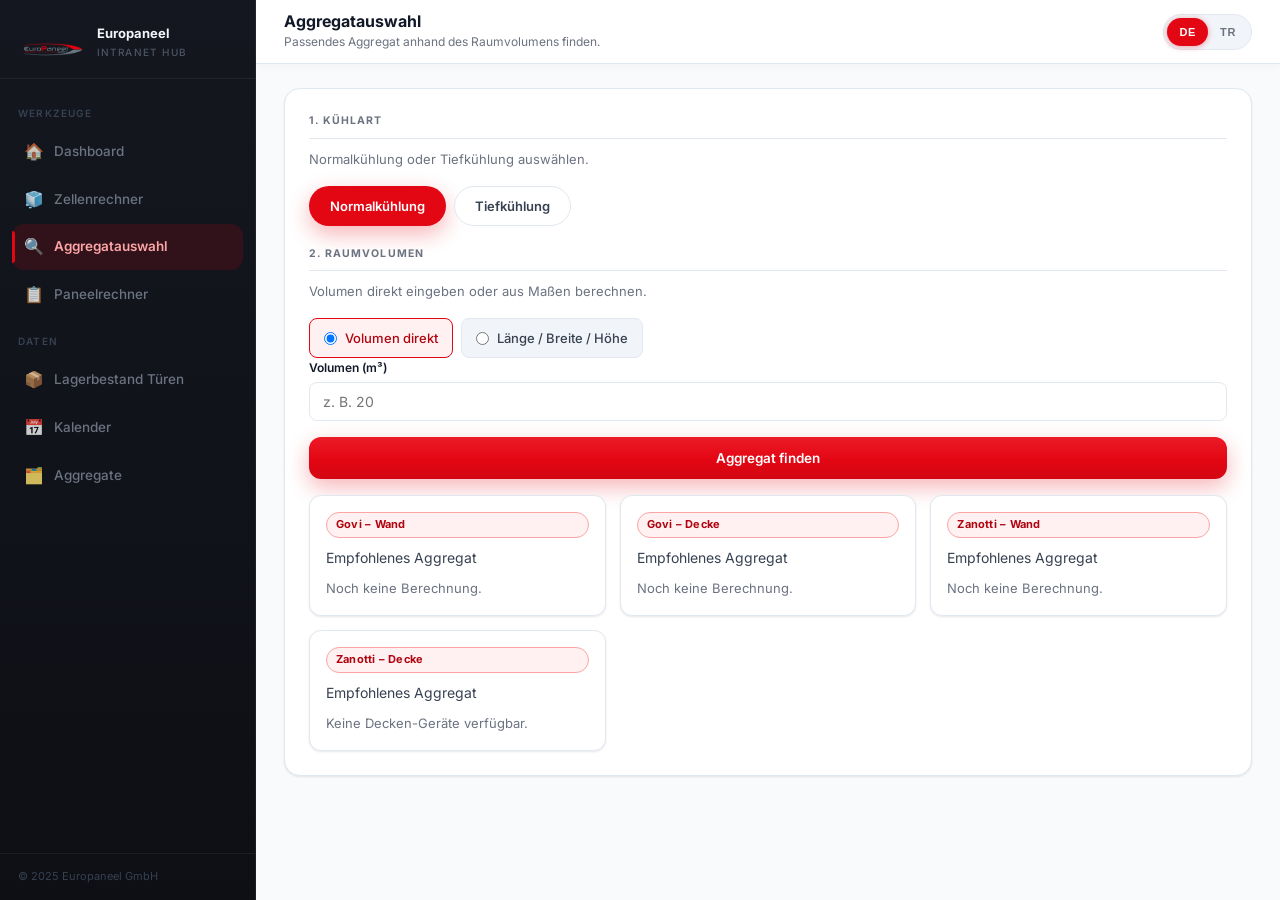
==== commit d10b8035: "feat: Geraeteauswahl & Preise neu, parametrische 3D-Zeichnung, moderner Look Daten & Preise: - Zentr" ====
--- a/aggregatauswahl.html
+++ b/aggregatauswahl.html
@@ -7,6 +7,28 @@
   <link rel="icon" type="image/png" href="logo.png" />
   <link rel="apple-touch-icon" href="logo.png" />
   <link rel="stylesheet" href="style.css" />
+  <style>
+    .design-note {
+      display: flex; align-items: center; gap: 8px;
+      background: var(--surface); border: 1px solid var(--border);
+      border-radius: var(--radius); padding: 8px 12px; margin: 16px 0 4px;
+      font-size: 12.5px; color: var(--steel); font-weight: 600;
+    }
+    .agg-img-wrap {
+      height: 120px; background: #fff; border: 1px solid var(--border);
+      border-radius: var(--radius); display: flex; align-items: center; justify-content: center;
+      margin-bottom: 12px; overflow: hidden; padding: 6px;
+    }
+    .agg-img-wrap img { max-width: 100%; max-height: 100%; object-fit: contain; }
+    .result-row.is-total { border-top: 1px dashed var(--border); margin-top: 4px; padding-top: 6px; }
+    .result-row.is-fee span:last-child { color: var(--steel); }
+    .oversize-note {
+      background: #fffbeb; border: 1px solid #fde68a; color: #92400e;
+      border-radius: var(--radius); padding: 7px 10px; font-size: 11.5px;
+      margin-top: 10px; line-height: 1.4;
+    }
+  </style>
+  <script src="aggregate-data.js"></script>
 </head>
 <body>
 <div class="shell">
@@ -97,8 +119,10 @@
 
         <button class="btn btn-primary btn-full" id="calcBtn" style="margin-top:16px;" data-i18n="btn_find">Aggregat finden</button>
 
+        <div class="design-note" id="designNote" style="display:none;"><span>📐</span><span id="designNoteText"></span></div>
+
         <!-- Results -->
-        <div class="result-grid" id="resultGrid" style="margin-top:24px;">
+        <div class="result-grid" id="resultGrid" style="margin-top:16px;">
           <div class="result-card" id="card_govi_wall">
             <div class="tag" data-i18n="tag_govi_wall">Govi – Wand</div>
             <div class="result-title" data-i18n="result_title">Empfohlenes Aggregat</div>
@@ -186,8 +210,15 @@
     label_pick_volume:"Geräte-Volumen",
     label_calc_volume:"Raumvolumen",
     label_list_price:"Herstellerpreis",
+    label_ek:"Einkauf (EK)",
+    label_device_vk:"Geräte-VK",
+    label_delivery:"Govi Lieferpauschale",
+    label_total_vk:"Verkaufspreis (Netto)",
     label_vk:"VK",
-    label_voltage:"Volt/Hz"
+    label_voltage:"Volt/Hz",
+    design_normal:"Auslegung: Umgebung +32 °C · Raumtemperatur 0 °C",
+    design_tief:"Auslegung: Umgebung +32 °C · Raumtemperatur −20 °C",
+    note_oversized:"Raumvolumen größer als das größte Einzelgerät — ggf. 2 Geräte nötig / auf Anfrage."
   },
   tr: {
     brand_sub:"Intranet Hub",
@@ -227,8 +258,15 @@
     label_pick_volume:"Cihaz hacmi",
     label_calc_volume:"Oda hacmi",
     label_list_price:"Üretici fiyatı",
+    label_ek:"Alış (EK)",
+    label_device_vk:"Cihaz satış",
+    label_delivery:"Govi teslimat ücreti",
+    label_total_vk:"Satış fiyatı (Net)",
     label_vk:"Satış fiyatı",
-    label_voltage:"Volt/Hz"
+    label_voltage:"Volt/Hz",
+    design_normal:"Tasarım: Ortam +32 °C · Oda sıcaklığı 0 °C",
+    design_tief:"Tasarım: Ortam +32 °C · Oda sıcaklığı −20 °C",
+    note_oversized:"Oda hacmi en büyük tek cihazdan büyük — muhtemelen 2 cihaz gerekir / talep üzerine."
   }
 };
 
@@ -252,77 +290,49 @@
   if (lastVolume !== null) renderResults(lastVolume);
 }
 
-// ---- Data ----
-const goviData = [
-  {manufacturer:"Govi",mount:"Wand",cooling:"normal",model:"Polarik 10WN1",volume:10,listPrice:1980,salePrice:1565.7,voltage:"230V/50Hz"},
-  {manufacturer:"Govi",mount:"Wand",cooling:"normal",model:"Polarik 13WN1",volume:13,listPrice:2350,salePrice:1830.25,voltage:"230V/50Hz"},
-  {manufacturer:"Govi",mount:"Wand",cooling:"normal",model:"PolariK 18WN2",volume:18,listPrice:3030,salePrice:2316.45,voltage:"230V/50Hz"},
-  {manufacturer:"Govi",mount:"Wand",cooling:"normal",model:"Polarik 31WN2",volume:31,listPrice:3240,salePrice:2466.6,voltage:"400V/50Hz"},
-  {manufacturer:"Govi",mount:"Wand",cooling:"normal",model:"Polarik 39WN3",volume:39,listPrice:4000,salePrice:3010,voltage:"400V/50Hz"},
-  {manufacturer:"Govi",mount:"Wand",cooling:"normal",model:"Polarik 47WN3",volume:47,listPrice:4150,salePrice:3117.25,voltage:"400V/50Hz"},
-  {manufacturer:"Govi",mount:"Wand",cooling:"normal",model:"Polarik 56WN3",volume:56,listPrice:4300,salePrice:3224.5,voltage:"400V/50Hz"},
-  {manufacturer:"Govi",mount:"Wand",cooling:"tief",model:"Polarik 8WL1",volume:8,listPrice:2220,salePrice:1737.3,voltage:"230V/50Hz"},
-  {manufacturer:"Govi",mount:"Wand",cooling:"tief",model:"Polarik 12WL2",volume:12,listPrice:3100,salePrice:2366.5,voltage:"230V/50Hz"},
-  {manufacturer:"Govi",mount:"Wand",cooling:"tief",model:"Polarik 23WL2",volume:23,listPrice:3740,salePrice:2824.1,voltage:"400V/50Hz"},
-  {manufacturer:"Govi",mount:"Wand",cooling:"tief",model:"Polarik 26WL3",volume:26,listPrice:4500,salePrice:3367.5,voltage:"400V/50Hz"},
-  {manufacturer:"Govi",mount:"Wand",cooling:"tief",model:"Polarik 35WL3",volume:35,listPrice:4650,salePrice:3474.75,voltage:"400V/50Hz"},
-  {manufacturer:"Govi",mount:"Decke",cooling:"normal",model:"Polarik 10TN1",volume:10,listPrice:3130,salePrice:2387.95,voltage:"230V/50Hz"},
-  {manufacturer:"Govi",mount:"Decke",cooling:"normal",model:"Polarik 20TN2",volume:20,listPrice:3490,salePrice:2645.35,voltage:"230V/50Hz"},
-  {manufacturer:"Govi",mount:"Decke",cooling:"normal",model:"Polarik 25TN2",volume:25,listPrice:4700,salePrice:3510.5,voltage:"400V/50Hz"},
-  {manufacturer:"Govi",mount:"Decke",cooling:"tief",model:"Polarik 6TL1",volume:6,listPrice:2960,salePrice:2266.4,voltage:"230V/50Hz"},
-  {manufacturer:"Govi",mount:"Decke",cooling:"tief",model:"Polarik 15TL2",volume:15,listPrice:5185,salePrice:3857.28,voltage:"400V/50Hz"}
-];
-
-const zData = [
-  {manufacturer:"Zanotti",mount:"Wand",cooling:"normal",model:"MPS110YA11A",volume:7,listPrice:2604,salePrice:1707.39,voltage:""},
-  {manufacturer:"Zanotti",mount:"Wand",cooling:"normal",model:"MPS1110YA11A",volume:13.5,listPrice:2996,salePrice:1964.42,voltage:"230V/50Hz"},
-  {manufacturer:"Zanotti",mount:"Wand",cooling:"normal",model:"MPS3112YA11A",volume:19.8,listPrice:3765,salePrice:2468.64,voltage:""},
-  {manufacturer:"Zanotti",mount:"Wand",cooling:"normal",model:"MPS3220YA11A",volume:36.1,listPrice:5214,salePrice:3418.72,voltage:""},
-  {manufacturer:"Zanotti",mount:"Wand",cooling:"tief",model:"BPS3112YA11A",volume:6.2,listPrice:3250,salePrice:2130.96,voltage:""},
-  {manufacturer:"Zanotti",mount:"Wand",cooling:"tief",model:"BPS3115YA11A",volume:7.7,listPrice:3753,salePrice:2460.77,voltage:""},
-  {manufacturer:"Zanotti",mount:"Wand",cooling:"tief",model:"BPS3224YA11A",volume:16.8,listPrice:4137,salePrice:2712.55,voltage:""},
-  {manufacturer:"Zanotti",mount:"Wand",cooling:"tief",model:"BPS3230YA11A",volume:20.8,listPrice:5240,salePrice:3435.77,voltage:""}
-];
-
 // ---- State ----
 let selectedCooling = "normal";
 let lastVolume = null;
 
+const D = window.EuropaneelData;   // zentrale Datenquelle (aggregate-data.js)
+
 // ---- Helpers ----
-function fmtEur(val) {
-  return val.toLocaleString("de-DE", {minimumFractionDigits:2, maximumFractionDigits:2}) + " €";
-}
-
-function findFrom(dataset, cooling, mount, vol) {
-  const filtered = dataset
-    .filter(d => d.cooling === cooling && d.mount === mount)
-    .sort((a, b) => a.volume - b.volume);
-  if (!filtered.length) return null;
-  return filtered.find(d => d.volume >= vol) || filtered[filtered.length - 1];
-}
-
-function renderCardBody(bodyEl, item, targetVolume, noDataKey) {
+function fmtEur(val) { return D.fmtEUR(val); }
+
+function renderCardBody(bodyEl, item, targetVolume) {
   if (!item) {
-    bodyEl.innerHTML = `<div class="muted">${t(noDataKey)}</div>`;
+    bodyEl.innerHTML = `<div class="muted">${t("status_no_data")}</div>`;
     return;
   }
+  const img = item.image
+    ? `<div class="agg-img-wrap"><img src="${item.image}" alt="${item.model}" loading="lazy"></div>` : "";
+  const feeRow = item.deliveryFee > 0
+    ? `<div class="result-row is-fee"><span class="muted">${t("label_delivery")}</span><span>${fmtEur(item.deliveryFee)}</span></div>` : "";
+  const oversize = item.oversized
+    ? `<div class="oversize-note">⚠ ${t("note_oversized")}</div>` : "";
   bodyEl.innerHTML = `
+    ${img}
     <h3 style="margin:0 0 10px;font-size:15px;color:var(--ink);">${item.model}</h3>
     <div class="result-row"><span class="muted">${t("label_pick_volume")}</span><span>${item.volume} m³</span></div>
     <div class="result-row"><span class="muted">${t("label_calc_volume")}</span><span>${targetVolume.toFixed(2)} m³</span></div>
     <div class="result-row"><span class="muted">${t("label_list_price")}</span><span>${fmtEur(item.listPrice)}</span></div>
-    <div class="result-row"><span class="muted">${t("label_vk")}</span><span style="color:var(--red-dark);font-weight:700;">${fmtEur(item.salePrice)}</span></div>
+    <div class="result-row"><span class="muted">${t("label_ek")}</span><span>${fmtEur(item.ek)}</span></div>
+    <div class="result-row"><span class="muted">${t("label_device_vk")}</span><span>${fmtEur(item.netVK)}</span></div>
+    ${feeRow}
+    <div class="result-row is-total"><span class="muted">${t("label_total_vk")}</span><span style="color:var(--red-dark);font-weight:700;">${fmtEur(item.salePrice)}</span></div>
     <div class="result-row"><span class="muted">${t("label_voltage")}</span><span>${item.voltage || "—"}</span></div>
+    ${oversize}
   `;
 }
 
 function renderResults(vol) {
   const cooling = selectedCooling;
-  renderCardBody(document.getElementById("body_govi_wall"),    findFrom(goviData, cooling, "Wand",  vol), vol, "status_no_data");
-  renderCardBody(document.getElementById("body_govi_ceiling"), findFrom(goviData, cooling, "Decke", vol), vol, "status_no_data");
-  renderCardBody(document.getElementById("body_zanotti_wall"), findFrom(zData,    cooling, "Wand",  vol), vol, "status_no_data");
-  // Zanotti has no Decke data
-  document.getElementById("body_zanotti_ceiling").innerHTML = `<div class="muted">${t("status_no_ceiling")}</div>`;
+  renderCardBody(document.getElementById("body_govi_wall"),       D.pickAggregate(vol, cooling, "Wand",  "Govi"),    vol);
+  renderCardBody(document.getElementById("body_govi_ceiling"),    D.pickAggregate(vol, cooling, "Decke", "Govi"),    vol);
+  renderCardBody(document.getElementById("body_zanotti_wall"),    D.pickAggregate(vol, cooling, "Wand",  "Zanotti"), vol);
+  renderCardBody(document.getElementById("body_zanotti_ceiling"), D.pickAggregate(vol, cooling, "Decke", "Zanotti"), vol);
+  document.getElementById("designNoteText").textContent = t(cooling === "tief" ? "design_tief" : "design_normal");
+  document.getElementById("designNote").style.display = "flex";
 }
 
 function getVolume() {
--- a/style.css
+++ b/style.css
@@ -20,10 +20,11 @@
   --white:     #ffffff;
   --border:    #e2e8f0;
 
-  --shadow-sm: 0 1px 3px rgba(0,0,0,0.06), 0 1px 2px rgba(0,0,0,0.04);
-  --shadow:    0 4px 16px rgba(0,0,0,0.07), 0 1px 4px rgba(0,0,0,0.04);
-  --shadow-md: 0 8px 24px rgba(0,0,0,0.09), 0 2px 6px rgba(0,0,0,0.04);
-  --shadow-red: 0 6px 20px rgba(227,6,19,0.28);
+  --shadow-sm: 0 1px 2px rgba(15,23,42,0.05), 0 1px 3px rgba(15,23,42,0.05);
+  --shadow:    0 4px 14px rgba(15,23,42,0.07), 0 2px 5px rgba(15,23,42,0.04);
+  --shadow-md: 0 14px 32px rgba(15,23,42,0.11), 0 4px 10px rgba(15,23,42,0.05);
+  --shadow-lg: 0 24px 50px rgba(15,23,42,0.14), 0 8px 18px rgba(15,23,42,0.06);
+  --shadow-red: 0 8px 22px rgba(227,6,19,0.30);
 
   --radius-sm: 8px;
   --radius:    12px;
@@ -68,7 +69,7 @@
 
 /* ── Sidebar ── */
 .sidebar {
-  background: #0f1117;
+  background: linear-gradient(180deg, #14171f 0%, #0d0f14 100%);
   border-right: 1px solid rgba(255,255,255,0.06);
   display: flex;
   flex-direction: column;
@@ -126,6 +127,7 @@
   gap: 10px;
   padding: 10px 12px;
   border-radius: var(--radius);
+  position: relative;
   color: #6b7280;
   font-size: 13.5px;
   font-weight: 500;
@@ -149,6 +151,10 @@
   color: #fca5a5;
   font-weight: 600;
 }
+.nav-link.active::before {
+  content: ""; position: absolute; left: 0; top: 7px; bottom: 7px;
+  width: 3px; border-radius: 0 3px 3px 0; background: var(--red);
+}
 .nav-link.active .nav-icon { opacity: 1; }
 
 .sidebar-footer {
@@ -177,6 +183,7 @@
   padding: 0 28px;
   background: var(--white);
   border-bottom: 1px solid var(--border);
+  box-shadow: 0 2px 10px rgba(15,23,42,0.03);
   position: relative;
   z-index: 10;
 }
@@ -276,11 +283,11 @@
   font-family: inherit;
 }
 .btn-primary {
-  background: var(--red);
+  background: linear-gradient(180deg, #ec1b27 0%, #e30613 55%, #d20612 100%);
   color: #fff;
   box-shadow: var(--shadow-red);
 }
-.btn-primary:hover { background: var(--red-dark); box-shadow: 0 8px 24px rgba(227,6,19,0.36); transform: translateY(-1px); }
+.btn-primary:hover { background: linear-gradient(180deg, #e30613 0%, #c20511 100%); box-shadow: 0 10px 26px rgba(227,6,19,0.38); transform: translateY(-1px); }
 .btn-primary:active { transform: translateY(0); }
 .btn-ghost { background: var(--white); border: 1px solid var(--border); color: var(--graphite); }
 .btn-ghost:hover { background: var(--surface); border-color: #cbd5e1; }
@@ -301,14 +308,14 @@
   font-weight: 700;
   font-size: 14px;
   cursor: pointer;
-  background: var(--red);
+  background: linear-gradient(180deg, #ec1b27 0%, #e30613 55%, #d20612 100%);
   color: #fff;
   box-shadow: var(--shadow-red);
   transition: all var(--duration);
   min-height: 46px;
   font-family: inherit;
 }
-.primary-btn:hover { background: var(--red-dark); transform: translateY(-1px); }
+.primary-btn:hover { background: linear-gradient(180deg, #e30613 0%, #c20511 100%); transform: translateY(-1px); }
 
 /* ================================================================
    FORMS
